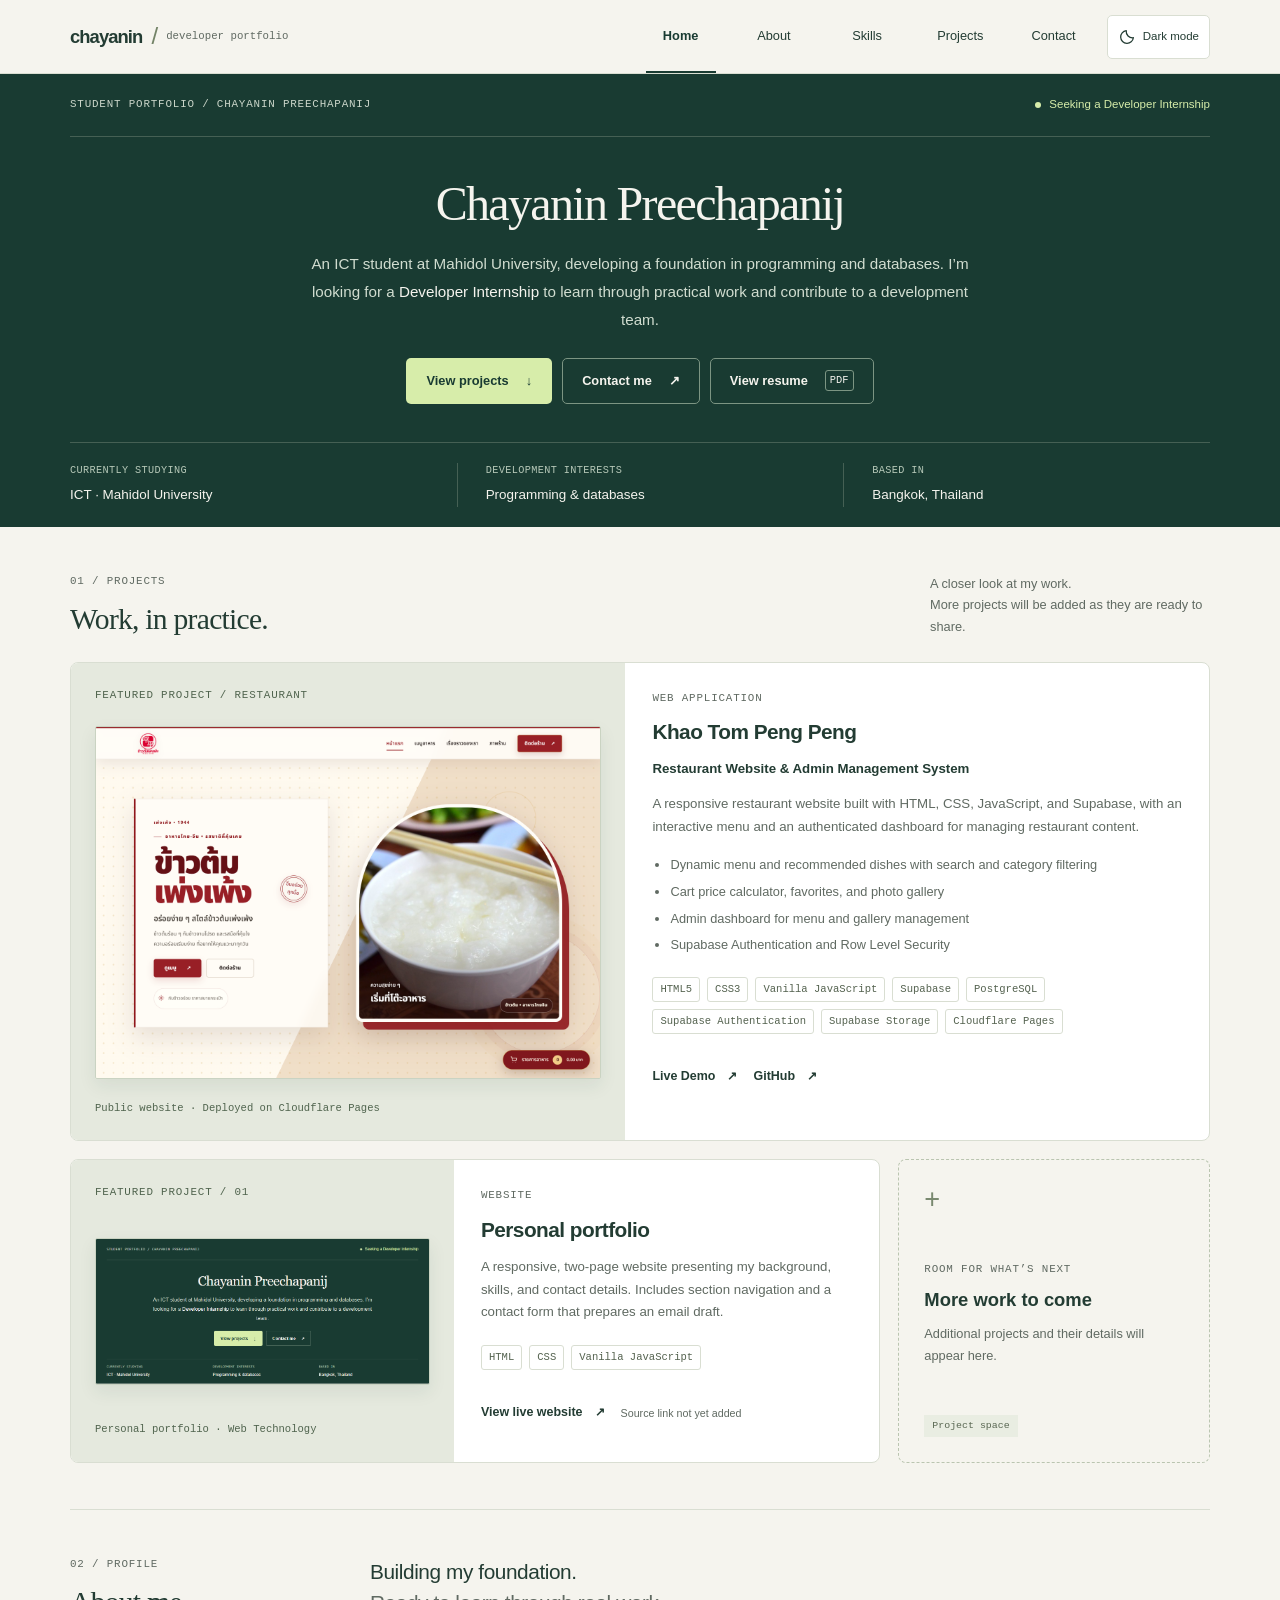
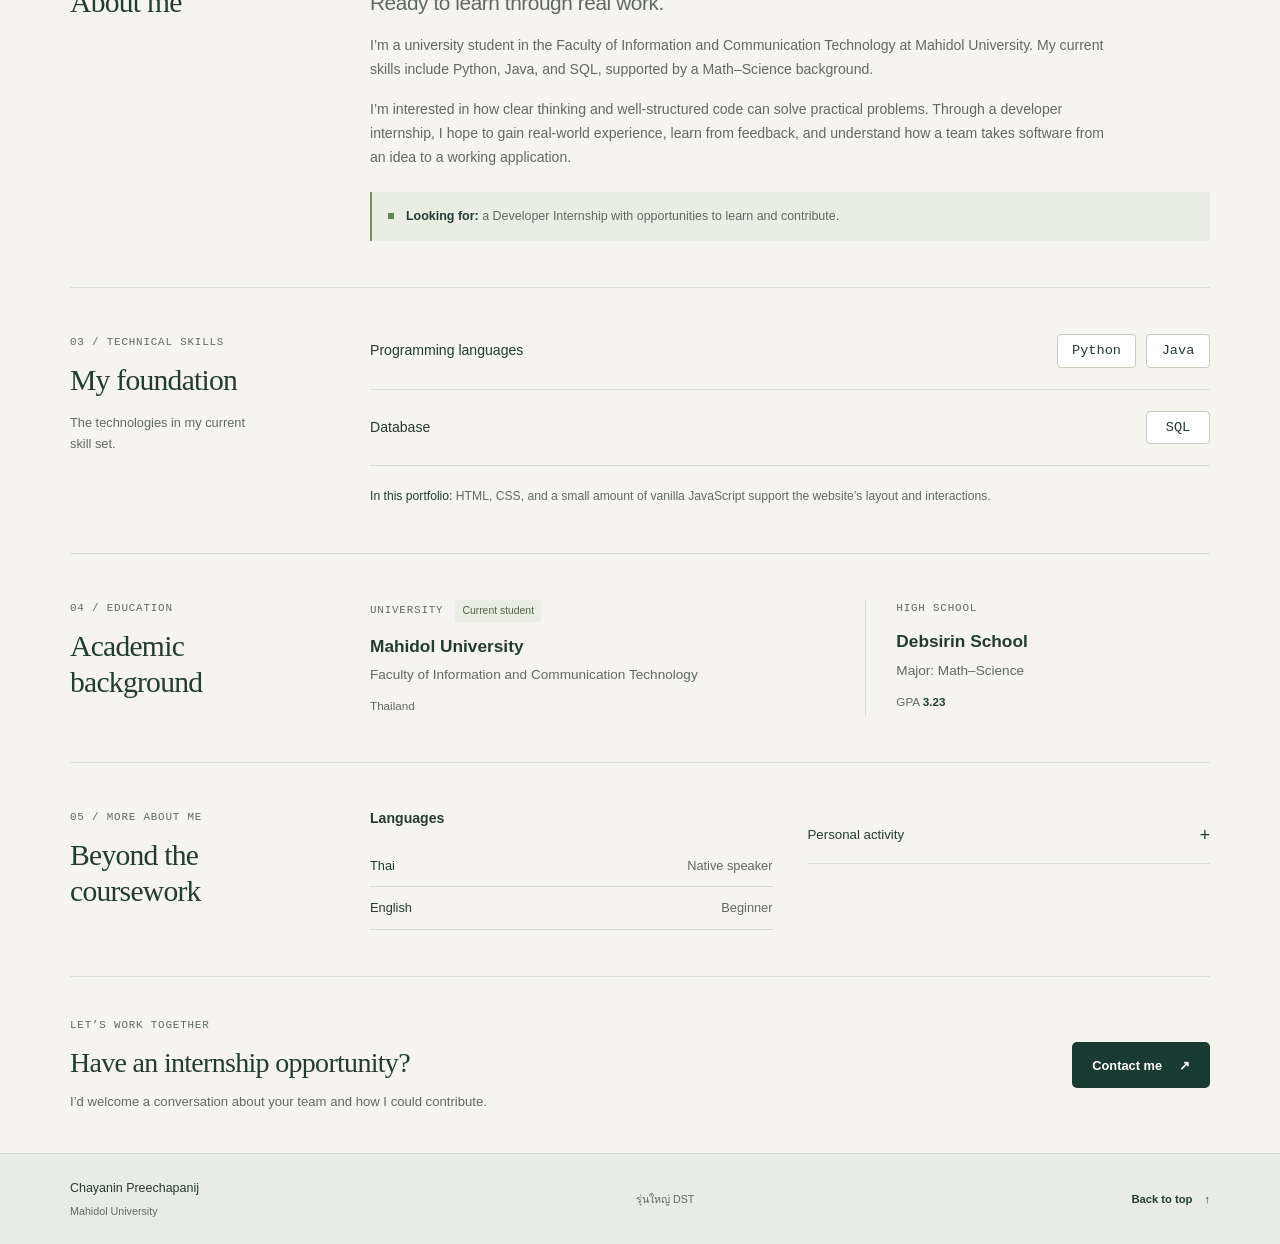
==== index.html @ fccb16da "Add Khao Tom Peng Peng featured project" ====
<!DOCTYPE html>
<html lang="en">
<head>
    <meta charset="UTF-8">
    <meta name="viewport" content="width=device-width, initial-scale=1.0">
    <meta name="description" content="Chayanin Preechapanij — Mahidol University ICT student seeking a Developer Internship. Explore my projects, programming skills, and academic background.">
    <meta name="theme-color" content="#193b32">
    <title>Chayanin Preechapanij | Developer Internship Portfolio</title>
    <script src="theme.js"></script>
    <link rel="stylesheet" href="styles.css">
    <script src="script.js" defer></script>
</head>
<body>
    <a class="skip-link" href="#main-content">Skip to content</a>
    <header class="site-header">
        <div class="container header-content">
            <a class="wordmark" href="index.html" aria-label="Chayanin Preechapanij — home">chayanin<span aria-hidden="true">/</span><span class="wordmark-caption">developer portfolio</span></a>
            <nav aria-label="Main navigation">
                <ul class="navigation">
                    <li><a href="#home" aria-current="location" data-section="home">Home</a></li>
                    <li><a href="#about" data-section="about">About</a></li>
                    <li><a href="#skills" data-section="skills">Skills</a></li>
                    <li><a href="#projects" data-section="projects">Projects</a></li>
                    <li><a href="contact.html" data-section="contact">Contact</a></li>
                </ul>
            </nav>
            <button class="theme-toggle" type="button" aria-label="Dark mode" aria-pressed="false" hidden>
                <svg viewBox="0 0 24 24" width="18" height="18" aria-hidden="true"><path d="M20.5 13A8.5 8.5 0 0 1 11 3.5 8.5 8.5 0 1 0 20.5 13Z"/></svg>
                <span>Dark mode</span>
            </button>
        </div>
    </header>
    <main id="main-content" tabindex="-1">
        <section class="introduction" id="home" aria-labelledby="intro-title">
            <div class="container">
                <div class="intro-topline">
                    <span class="overline">Student portfolio / Chayanin Preechapanij</span>
                    <span class="availability"><span aria-hidden="true"></span> Seeking a Developer Internship</span>
                </div>
                <div class="intro-content">
                    <h1 id="intro-title">Chayanin Preechapanij</h1>
                    <p class="intro-description">An ICT student at Mahidol University, developing a foundation in programming and databases. I’m looking for a <strong>Developer Internship</strong> to learn through practical work and contribute to a development team.</p>
                    <div class="button-group">
                        <a class="button button-lime" href="#projects">View projects <span aria-hidden="true">↓</span></a>
                        <a class="button button-outline" href="contact.html">Contact me <span aria-hidden="true">↗</span></a>
                        <a class="button button-outline" href="resume.pdf" target="_blank" rel="noopener" aria-label="View resume PDF (opens in a new tab)">View resume <span class="pdf-label">PDF</span></a>
                    </div>
                </div>
                <dl class="intro-facts">
                    <div><dt>Currently studying</dt><dd>ICT · Mahidol University</dd></div>
                    <div><dt>Development interests</dt><dd>Programming &amp; databases</dd></div>
                    <div><dt>Based in</dt><dd>Bangkok, Thailand</dd></div>
                </dl>
            </div>
        </section>

        <div class="container page-sections">
            <section class="portfolio-section projects-section" id="projects" aria-labelledby="projects-title">
                <div class="section-heading">
                    <div><p class="overline section-number">01 / Projects</p><h2 id="projects-title">Work, in practice.</h2></div>
                    <p>A closer look at my work.<br>More projects will be added as they are ready to share.</p>
                </div>
                <div class="projects-grid">
                    <article class="project-card project-spotlight" aria-labelledby="khaotom-project-title">
                        <div class="project-cover">
                            <span class="overline">Featured project / Restaurant</span>
                            <img src="assets/khaotom-pengpeng-preview.png" width="1440" height="1000" alt="Khao Tom Peng Peng homepage with Thai restaurant branding, food photography, and menu navigation." loading="lazy" decoding="async">
                            <span class="cover-caption">Public website · Deployed on Cloudflare Pages</span>
                        </div>
                        <div class="project-content">
                            <p class="overline">Web application</p>
                            <h3 id="khaotom-project-title">Khao Tom Peng Peng</h3>
                            <p class="project-subtitle">Restaurant Website &amp; Admin Management System</p>
                            <p>A responsive restaurant website built with HTML, CSS, JavaScript, and Supabase, with an interactive menu and an authenticated dashboard for managing restaurant content.</p>
                            <ul class="project-features" aria-label="Key features">
                                <li>Dynamic menu and recommended dishes with search and category filtering</li>
                                <li>Cart price calculator, favorites, and photo gallery</li>
                                <li>Admin dashboard for menu and gallery management</li>
                                <li>Supabase Authentication and Row Level Security</li>
                            </ul>
                            <ul class="technology-list" aria-label="Khao Tom Peng Peng technologies">
                                <li>HTML5</li><li>CSS3</li><li>Vanilla JavaScript</li><li>Supabase</li><li>PostgreSQL</li><li>Supabase Authentication</li><li>Supabase Storage</li><li>Cloudflare Pages</li>
                            </ul>
                            <div class="project-links">
                                <a class="text-link" href="https://khaotom-pengpeng-public.pages.dev/" target="_blank" rel="noopener noreferrer" aria-label="Khao Tom Peng Peng live demo (opens in a new tab)">Live Demo <span aria-hidden="true">↗</span></a>
                                <a class="text-link" href="https://github.com/cynmark/khaotom-pengpeng" target="_blank" rel="noopener noreferrer" aria-label="Khao Tom Peng Peng GitHub repository (opens in a new tab)">GitHub <span aria-hidden="true">↗</span></a>
                            </div>
                        </div>
                    </article>
                    <article class="project-card featured-project">
                        <div class="project-cover">
                            <span class="overline">Featured project / 01</span>
                            <img src="assets/portfolio-preview.png" width="1000" height="435" alt="Preview of this portfolio’s homepage, featuring an internship introduction and profile details." decoding="async">
                            <span class="cover-caption">Personal portfolio · Web Technology</span>
                        </div>
                        <div class="project-content">
                            <p class="overline">Website</p>
                            <h3>Personal portfolio</h3>
                            <p>A responsive, two-page website presenting my background, skills, and contact details. Includes section navigation and a contact form that prepares an email draft.</p>
                            <ul class="technology-list" aria-label="Project technologies"><li>HTML</li><li>CSS</li><li>Vanilla JavaScript</li></ul>
                            <div class="project-links">
                                <a class="text-link" href="index.html">View live website <span aria-hidden="true">↗</span></a>
                                <span class="source-note">Source link not yet added</span>
                            </div>
                        </div>
                    </article>
                    <!-- Replace this placeholder with another project-card when real project details are available.
                         Include its name, description, technologies, and only verified GitHub or demo URLs. -->
                    <article class="project-placeholder" aria-labelledby="next-project-title">
                        <span class="placeholder-mark" aria-hidden="true">+</span>
                        <div><p class="overline">Room for what’s next</p><h3 id="next-project-title">More work to come</h3><p>Additional projects and their details will appear here.</p></div>
                        <span class="placeholder-label">Project space</span>
                    </article>
                </div>
            </section>

            <section class="portfolio-section section-with-rail" id="about" aria-labelledby="about-title">
                <div class="section-rail"><p class="overline section-number">02 / Profile</p><h2 id="about-title">About me</h2></div>
                <div class="about-content">
                    <p class="section-lead">Building my foundation.<br><span>Ready to learn through real work.</span></p>
                    <p>I’m a university student in the Faculty of Information and Communication Technology at Mahidol University. My current skills include Python, Java, and SQL, supported by a Math–Science background.</p>
                    <p>I’m interested in how clear thinking and well-structured code can solve practical problems. Through a developer internship, I hope to gain real-world experience, learn from feedback, and understand how a team takes software from an idea to a working application.</p>
                    <div class="profile-note"><span class="note-marker" aria-hidden="true"></span><p><strong>Looking for:</strong> a Developer Internship with opportunities to learn and contribute.</p></div>
                </div>
            </section>

            <section class="portfolio-section section-with-rail" id="skills" aria-labelledby="skills-title">
                <div class="section-rail"><p class="overline section-number">03 / Technical skills</p><h2 id="skills-title">My foundation</h2><p>The technologies in my current skill set.</p></div>
                <div class="skills-content">
                    <div class="skill-row"><h3>Programming languages</h3><ul class="skill-list" aria-label="Programming languages"><li>Python</li><li>Java</li></ul></div>
                    <div class="skill-row"><h3>Database</h3><ul class="skill-list" aria-label="Database skills"><li>SQL</li></ul></div>
                    <p class="implementation-note"><strong>In this portfolio:</strong> HTML, CSS, and a small amount of vanilla JavaScript support the website’s layout and interactions.</p>
                </div>
            </section>

            <section class="portfolio-section section-with-rail" id="education" aria-labelledby="education-title">
                <div class="section-rail"><p class="overline section-number">04 / Education</p><h2 id="education-title">Academic background</h2></div>
                <div class="education-records">
                    <article class="education-record">
                        <div class="record-label"><span class="overline">University</span><span class="record-badge">Current student</span></div>
                        <h3>Mahidol University</h3>
                        <p>Faculty of Information and Communication Technology</p>
                        <p class="record-detail">Thailand</p>
                    </article>
                    <article class="education-record">
                        <div class="record-label"><span class="overline">High school</span></div>
                        <h3>Debsirin School</h3>
                        <p>Major: Math–Science</p>
                        <p class="record-detail">GPA <strong>3.23</strong></p>
                    </article>
                </div>
            </section>

            <section class="portfolio-section section-with-rail" id="background" aria-labelledby="background-title">
                <div class="section-rail"><p class="overline section-number">05 / More about me</p><h2 id="background-title">Beyond the coursework</h2></div>
                <div class="background-grid">
                    <div class="languages">
                        <h3>Languages</h3>
                        <dl><div><dt>Thai</dt><dd>Native speaker</dd></div><div><dt>English</dt><dd>Beginner</dd></div></dl>
                    </div>
                    <div class="background-details">
                        <details>
                            <summary>Personal activity <span aria-hidden="true">+</span></summary>
                            <div class="details-content"><h3>PUBG</h3><p>Gaming · 1,000 hours of play time.</p><p class="detail-caption">A personal interest outside my studies.</p></div>
                        </details>
                    </div>
                </div>
            </section>

            <section class="contact-invitation" id="contact" aria-labelledby="contact-title">
                <div><p class="overline">Let’s work together</p><h2 id="contact-title">Have an internship opportunity?</h2><p>I’d welcome a conversation about your team and how I could contribute.</p></div>
                <a class="button button-dark" href="contact.html">Contact me <span aria-hidden="true">↗</span></a>
            </section>
        </div>
    </main>
    <footer class="site-footer">
        <div class="container footer-content">
            <div><p class="footer-name">Chayanin Preechapanij</p><p>Mahidol University</p></div>
            <p lang="th">รุ่นใหญ่ DST</p>
            <a class="text-link" href="#main-content">Back to top <span aria-hidden="true">↑</span></a>
        </div>
    </footer>
</body>
</html>
---- styles.css ----
/* 1. Design tokens and base styles */
:root {
    --paper: #f5f4ee;
    --white: #fff;
    --ink: #233c33;
    --muted: #606a62;
    --green: #193b32;
    --green-hover: #2d5145;
    --lime: #d7edaa;
    --line: #d9ded2;
    --soft: #e9ede2;
    --focus: #a64d24;
    --hero-bg: #193b32;
    --hero-text: #f5f4ee;
    --button-text: #fff;
    color-scheme: light;
    --heading-font: Georgia, "Times New Roman", serif;
    --body-font: "Helvetica Neue", Arial, sans-serif;
    --label-font: "SFMono-Regular", Consolas, monospace;
}

* { box-sizing: border-box; }
html { scroll-behavior: smooth; scroll-padding-top: 145px; }
body {
    margin: 0;
    background: var(--paper);
    color: var(--ink);
    font: 15px/1.7 var(--body-font);
    -webkit-font-smoothing: antialiased;
}
h1, h2, h3, p, ul, dl, dd { margin: 0; }
h1, h2 { font-family: var(--heading-font); font-weight: 400; line-height: 1.2; }
h1 { font-size: clamp(2rem, 4.1vw, 3rem); letter-spacing: -0.035em; }
h2 { font-size: 1.85rem; letter-spacing: -0.025em; }
h3 { font-size: 1.05rem; line-height: 1.4; font-weight: 600; }
p { color: var(--muted); }
a { color: inherit; text-decoration-thickness: 1px; text-underline-offset: 4px; }
a, button { transition: background-color 160ms ease, color 160ms ease, border-color 160ms ease; }
a:hover { color: var(--green-hover); }
button, input, textarea { font: inherit; }
button, summary { cursor: pointer; }
img { display: block; max-width: 100%; height: auto; }
::selection { background: var(--lime); color: #193b32; }
:focus-visible { outline: 3px solid var(--focus); outline-offset: 5px; }
.container { width: min(1140px, calc(100% - 40px)); margin-inline: auto; }
.overline { font: 0.68rem/1.6 var(--label-font); letter-spacing: 0.075em; text-transform: uppercase; }
.section-number { color: var(--muted); margin-bottom: 12px; }
.visually-hidden {
    position: absolute;
    width: 1px;
    height: 1px;
    padding: 0;
    overflow: hidden;
    clip-path: inset(50%);
    white-space: nowrap;
    border: 0;
}

/* 2. Shared navigation: every link stays visible on small screens */
.skip-link {
    position: fixed;
    top: 8px;
    left: 8px;
    z-index: 20;
    padding: 10px 16px;
    background: var(--lime);
    color: #193b32;
    transform: translateY(-160%);
}
.skip-link:focus { transform: translateY(0); }
.site-header { position: sticky; top: 0; z-index: 10; background: var(--paper); border-bottom: 1px solid var(--line); }
.header-content { display: flex; flex-direction: column; gap: 5px; padding-top: 13px; }
.wordmark { display: inline-flex; align-items: center; gap: 9px; align-self: flex-start; text-decoration: none; font-size: 1.15rem; font-weight: 700; letter-spacing: -0.05em; }
.wordmark > span:first-child { color: #738367; font-weight: 400; font-size: 1.5rem; }
.wordmark-caption { color: var(--muted); font: 0.61rem/1.4 var(--label-font); letter-spacing: 0; }
.navigation { display: grid; grid-template-columns: repeat(5, minmax(0, 1fr)); gap: 3px; list-style: none; padding: 0; }
.navigation a { display: flex; align-items: center; justify-content: center; min-height: 44px; padding: 9px 3px; border-bottom: 2px solid transparent; text-decoration: none; font-size: 0.75rem; }
.navigation a:hover { background: var(--soft); }
.navigation a[aria-current] { color: var(--green); border-bottom-color: var(--green); font-weight: 700; }

/* 3. Compact introduction */
.introduction { color: var(--hero-text); background: var(--hero-bg); }
.intro-topline { display: flex; flex-wrap: wrap; justify-content: space-between; align-items: center; gap: 10px; padding-block: 21px; border-bottom: 1px solid #456054; }
.intro-topline > .overline { color: #cad5c9; }
.availability { display: inline-flex; align-items: center; gap: 8px; color: var(--lime); font-size: 0.72rem; }
.availability > span { width: 6px; height: 6px; background: var(--lime); border-radius: 50%; }
.intro-content { max-width: 820px; margin-inline: auto; padding-block: 33px; text-align: center; }
.intro-description { max-width: 690px; margin: 18px auto 23px; color: #d1ddd0; font-size: 0.95rem; line-height: 1.85; }
.intro-description strong { color: var(--hero-text); font-weight: 500; }
.button-group { display: flex; flex-wrap: wrap; align-items: center; gap: 10px; }
.intro-content .button-group { justify-content: center; }
.button { display: inline-flex; align-items: center; justify-content: center; gap: 17px; min-height: 46px; padding: 11px 19px; border: 1px solid transparent; border-radius: 5px; font-size: 0.8rem; font-weight: 600; line-height: 1.5; text-decoration: none; }
.button-lime { background: var(--lime); color: #193b32; }
.button-lime:hover { background: #e7f5c9; color: #193b32; }
.button-outline { border-color: #7c9583; color: var(--hero-text); background: transparent; }
.button-outline:hover { background: #315547; color: var(--hero-text); }
.button-dark { background: var(--green); color: var(--button-text); }
.button-dark:hover { background: var(--green-hover); color: var(--button-text); }
.button-quiet { color: var(--muted); background: transparent; }
.button-quiet:hover { background: var(--soft); color: var(--ink); }
.introduction :focus-visible { outline-color: var(--lime); }
.intro-facts { display: grid; padding-block: 8px 15px; border-top: 1px solid #456054; }
.intro-facts > div { display: flex; flex-wrap: wrap; align-items: baseline; justify-content: space-between; gap: 5px 14px; padding-block: 9px; }
.intro-facts dt { color: #b6c8b8; font: 0.64rem/1.5 var(--label-font); text-transform: uppercase; letter-spacing: 0.035em; }
.intro-facts dd { font-size: 0.8rem; }

/* 4. Projects and reusable project cards */
.portfolio-section { padding-block: 36px; border-bottom: 1px solid var(--line); }
.section-heading { display: flex; flex-direction: column; gap: 15px; margin-bottom: 24px; }
.section-heading > p { font-size: 0.8rem; }
.projects-grid { display: grid; gap: 18px; }
.project-card { min-width: 0; overflow: hidden; background: var(--white); border: 1px solid var(--line); border-radius: 8px; }
.project-cover { display: flex; flex-direction: column; justify-content: space-between; gap: 22px; min-width: 0; padding: 22px; background: #e5e9de; }
.project-cover > .overline { color: #50644e; }
.project-cover img { width: 100%; border: 1px solid #cad3c2; border-radius: 2px; box-shadow: 0 7px 18px rgb(25 59 50 / 8%); }
.cover-caption { color: #50644e; font: 0.66rem/1.5 var(--label-font); }
.project-content { padding: 25px; }
.project-content > .overline { margin-bottom: 10px; color: var(--muted); }
.project-content h3 { font-size: 1.3rem; letter-spacing: -0.025em; }
.project-content > p:not(.overline) { margin-top: 12px; font-size: 0.83rem; }
.project-spotlight { grid-column: 1 / -1; }
.project-content > .project-subtitle { color: var(--ink); font-weight: 600; }
.project-features { margin-top: 16px; padding-left: 18px; color: var(--muted); font-size: 0.8rem; }
.project-features li + li { margin-top: 5px; }
.technology-list { display: flex; flex-wrap: wrap; gap: 7px; list-style: none; margin-block: 21px; padding: 0; }
.technology-list li { padding: 3px 7px; border: 1px solid var(--line); border-radius: 3px; color: #54624f; font: 0.66rem/1.6 var(--label-font); }
.project-links { display: flex; flex-wrap: wrap; align-items: center; gap: 9px 16px; }
.text-link { display: inline-flex; align-items: center; gap: 12px; min-height: 44px; font-size: 0.78rem; font-weight: 600; text-decoration: none; }
.text-link:hover { text-decoration: underline; }
.source-note { color: var(--muted); font-size: 0.67rem; }
.project-placeholder { display: flex; flex-direction: column; justify-content: space-between; align-items: flex-start; gap: 22px; min-width: 0; padding: 25px; border: 1px dashed #bac5b0; border-radius: 8px; }
.placeholder-mark { color: #79896f; font-size: 1.7rem; font-weight: 300; line-height: 1; }
.project-placeholder .overline { margin-bottom: 9px; color: var(--muted); }
.project-placeholder h3 { font-size: 1.15rem; }
.project-placeholder p:not(.overline) { max-width: 260px; margin-top: 10px; font-size: 0.8rem; }
.placeholder-label { padding: 3px 8px; background: var(--soft); color: #596752; font: 0.62rem/1.6 var(--label-font); }

/* 5. Profile, skills, and academic records */
.section-with-rail { display: grid; gap: 24px; }
.section-rail > p:last-child:not(.overline) { margin-top: 13px; max-width: 190px; font-size: 0.8rem; }
.about-content > p:not(.section-lead) { margin-top: 16px; max-width: 750px; font-size: 0.88rem; }
.section-lead { color: var(--ink); font-size: 1.3rem; font-weight: 500; letter-spacing: -0.02em; line-height: 1.5; }
.section-lead > span { color: var(--muted); font-weight: 400; }
.profile-note { display: flex; align-items: flex-start; gap: 12px; margin-top: 22px; padding: 14px 16px; border-left: 2px solid #77935b; background: var(--soft); }
.profile-note p { font-size: 0.78rem; }
.profile-note strong { color: var(--ink); font-weight: 600; }
.note-marker { width: 6px; height: 6px; margin-top: 7px; background: #68844f; flex-shrink: 0; }
.skill-row { display: flex; flex-wrap: wrap; justify-content: space-between; align-items: center; gap: 18px; padding-block: 21px; border-bottom: 1px solid var(--line); }
.skill-row:first-child { padding-top: 0; }
.skill-row h3 { font-size: 0.88rem; font-weight: 500; }
.skill-list { display: flex; flex-wrap: wrap; gap: 10px; list-style: none; padding: 0; }
.skill-list li { min-width: 64px; padding: 5px 14px; border: 1px solid #c4cebc; background: var(--white); border-radius: 4px; text-align: center; font: 0.85rem/1.6 var(--label-font); }
.implementation-note { margin-top: 20px; font-size: 0.76rem; }
.implementation-note strong { color: var(--ink); font-weight: 500; }
.education-records { display: grid; gap: 26px; }
.education-record + .education-record { padding-top: 25px; border-top: 1px solid var(--line); }
.record-label { display: flex; flex-wrap: wrap; align-items: center; gap: 12px; margin-bottom: 12px; color: var(--muted); }
.record-badge { border-radius: 3px; padding: 2px 7px; background: var(--soft); color: #526348; font-size: 0.65rem; }
.education-record h3 { margin-bottom: 5px; font-size: 1.08rem; }
.education-record p { font-size: 0.85rem; }
.education-record .record-detail { margin-top: 10px; font-size: 0.73rem; }
.record-detail > span { padding-inline: 8px; color: var(--muted); }
.record-detail strong { color: var(--ink); }
.background-grid { display: grid; gap: 24px; }
.languages > h3 { margin-bottom: 16px; font-size: 0.88rem; }
.languages dl > div { display: flex; flex-wrap: wrap; justify-content: space-between; gap: 8px; padding-block: 10px; font-size: 0.8rem; border-bottom: 1px solid var(--line); }
.languages dd { color: var(--muted); }
.background-details details { border-bottom: 1px solid var(--line); }
summary { display: flex; align-items: center; justify-content: space-between; gap: 16px; min-height: 46px; padding-block: 12px; list-style: none; font-size: 0.83rem; }
summary::-webkit-details-marker { display: none; }
summary:hover { color: var(--green-hover); }
summary > span { font-size: 1.1rem; transition: transform 160ms ease; }
details[open] > summary > span { transform: rotate(45deg); }
.details-content, .reference-list { padding: 5px 0 19px; }
.details-content h3, .reference-list h3 { font-size: 0.85rem; }
.details-content p { margin-top: 5px; font-size: 0.8rem; }
.details-content .detail-caption { font-size: 0.72rem; }
.reference-list { display: grid; gap: 14px; list-style: none; font-size: 0.78rem; }
.reference-list a { overflow-wrap: anywhere; }

/* 6. Contact invitation and footer */
.contact-invitation { display: flex; flex-direction: column; align-items: flex-start; gap: 22px; padding-block: 36px; }
.contact-invitation .overline { color: var(--muted); margin-bottom: 12px; }
.contact-invitation h2 { font-size: 1.75rem; }
.contact-invitation p:last-child { margin-top: 11px; font-size: 0.82rem; }
.site-footer { background: #e9ece2; border-top: 1px solid #d4dbcc; }
.footer-content { display: flex; flex-wrap: wrap; align-items: center; justify-content: space-between; gap: 16px 28px; padding-block: 23px; font-size: 0.67rem; }
.footer-name { color: var(--ink); margin-bottom: 3px; font-size: 0.78rem; }
.footer-content .text-link { font-size: 0.7rem; }

/* 7. Contact page */
.contact-page { padding-block: 20px 40px; }
.return-link { color: var(--muted); font-size: 0.72rem; margin-bottom: 21px; }
.contact-page-heading > p:last-child { max-width: 630px; margin-top: 17px; font-size: 0.9rem; }
.contact-directory { display: grid; gap: 24px; margin-top: 30px; padding-block: 25px; border-top: 1px solid var(--line); border-bottom: 1px solid var(--line); }
.contact-directory .overline { margin-bottom: 7px; color: var(--muted); }
.email-address { display: inline-block; font-size: clamp(0.95rem, 2.1vw, 1.4rem); line-height: 1.6; font-weight: 500; text-decoration: none; overflow-wrap: anywhere; }
.email-address:hover { text-decoration: underline; }
.contact-directory p:not(.overline) { margin-top: 7px; font-size: 0.77rem; }
.location-details > p:not(.overline) { color: var(--ink); font-size: 0.85rem; }
.postal-address { max-width: 330px; margin-top: 7px; }
.postal-address summary { justify-content: flex-start; gap: 12px; padding-block: 6px; min-height: 44px; color: var(--muted); font-size: 0.72rem; }
.postal-address address { padding-block: 4px 8px; color: var(--muted); font-size: 0.78rem; font-style: normal; }
.message-section { display: grid; gap: 26px; margin-top: 34px; }
.message-intro > p:not(.overline) { margin-top: 16px; font-size: 0.85rem; }
.message-intro .email-requirement { font-size: 0.74rem; }
.contact-form { min-width: 0; padding: 23px; border: 1px solid var(--line); border-radius: 7px; background: var(--white); }
.form-heading { margin-bottom: 25px; }
.form-heading h3 { font-size: 1rem; }
.form-heading p { margin-top: 7px; font-size: 0.72rem; }
fieldset { min-width: 0; margin: 0; border: 0; padding: 0; }
.form-grid { display: grid; gap: 19px; }
.form-field { display: flex; flex-direction: column; gap: 7px; min-width: 0; }
label { font-size: 0.77rem; font-weight: 500; }
.required { color: #8e4623; }
.optional { color: var(--muted); font-size: 0.68rem; }
input, textarea { width: 100%; min-width: 0; border: 1px solid #bec8b6; border-radius: 4px; padding: 11px 12px; background: #fdfdfb; color: var(--ink); font-size: 1rem; line-height: 1.5; transition: border-color 160ms ease; }
input::placeholder, textarea::placeholder { color: #6d7668; opacity: 1; }
input:hover, textarea:hover { border-color: #7d9270; }
input:focus, textarea:focus { outline: 2px solid var(--green); outline-offset: 2px; border-color: var(--green); }
textarea { min-height: 145px; resize: vertical; }
.form-bottom { display: flex; flex-direction: column; gap: 18px; margin-top: 22px; }
.form-bottom > p { max-width: 310px; font-size: 0.71rem; }
.form-status:not(:empty) { margin-top: 20px; padding: 13px 16px; border-left: 2px solid #769354; background: var(--soft); color: var(--green); font-size: 0.78rem; overflow-wrap: anywhere; }

/* 8. Responsive enhancements */
@media (min-width: 600px) {
    .container { width: min(1140px, calc(100% - 64px)); }
    .intro-content { padding-block: 38px; }
    .intro-facts { grid-template-columns: repeat(3, minmax(0, 1fr)); gap: 20px; padding-block: 16px; }
    .intro-facts > div { display: block; padding: 0; }
    .intro-facts dd { margin-top: 6px; font-size: 0.76rem; }
    .portfolio-section { padding-block: 42px; }
    .section-heading { flex-direction: row; align-items: flex-end; justify-content: space-between; gap: 24px; }
    .section-heading > p { max-width: 280px; }
    .featured-project { display: grid; grid-template-columns: minmax(0, 0.9fr) minmax(0, 1fr); }
    .project-cover { padding: 20px; }
    .project-placeholder { flex-direction: row; align-items: center; }
    .placeholder-label { white-space: nowrap; }
    .background-grid { grid-template-columns: repeat(2, minmax(0, 1fr)); gap: 35px; }
    .contact-directory { grid-template-columns: minmax(0, 1.4fr) minmax(0, 1fr); gap: 35px; }
    .form-grid { grid-template-columns: repeat(2, minmax(0, 1fr)); }
    .full-width { grid-column: 1 / -1; }
    .contact-form { padding: 30px; }
    .form-bottom { flex-direction: row; align-items: center; justify-content: space-between; gap: 20px; }
    .form-bottom > p { max-width: 210px; }
    .form-bottom .button-group { flex-wrap: nowrap; }
}

@media (min-width: 760px) {
    .project-spotlight { display: grid; grid-template-columns: minmax(0, 0.95fr) minmax(0, 1fr); }
    html { scroll-padding-top: 104px; }
    .header-content { min-height: 73px; flex-direction: row; justify-content: space-between; align-items: center; gap: 22px; padding-top: 0; }
    .wordmark { align-self: auto; }
    .navigation { gap: 15px; }
    .navigation a { padding-inline: 8px; min-height: 73px; }
    .section-with-rail { grid-template-columns: 185px minmax(0, 1fr); gap: 44px; }
    .contact-invitation { flex-direction: row; justify-content: space-between; align-items: center; padding-block: 40px; }
    .contact-invitation .button { flex-shrink: 0; }
    .contact-page { padding-block: 26px 56px; }
    .message-intro h2 { font-size: 1.75rem; }
}

@media (min-width: 950px) {
    .message-section { grid-template-columns: minmax(0, 0.7fr) minmax(0, 1.5fr); gap: 36px; margin-top: 40px; }
    .message-intro > p { max-width: 270px; }
    .form-bottom { flex-direction: column; align-items: flex-start; }
    .form-bottom > p { max-width: none; }
}

@media (min-width: 1050px) {
    .wordmark-caption { font-size: 0.67rem; }
    .navigation { gap: 23px; }
    .navigation a { font-size: 0.8rem; padding-inline: 12px; }
    .intro-facts { padding-block: 20px; }
    .intro-facts > div + div { border-left: 1px solid #456054; padding-left: 28px; }
    .intro-facts dd { font-size: 0.84rem; }
    .projects-grid { grid-template-columns: minmax(0, 2.6fr) minmax(0, 1fr); }
    .project-placeholder { flex-direction: column; align-items: flex-start; gap: 25px; }
    .project-cover { padding: 24px; }
    .project-content { padding: 27px; }
    .portfolio-section { padding-block: 46px; }
    .section-with-rail { grid-template-columns: 240px minmax(0, 1fr); gap: 60px; }
    .education-records { grid-template-columns: minmax(0, 1.35fr) minmax(0, 1fr); gap: 30px; }
    .education-record + .education-record { padding-top: 0; padding-left: 30px; border-top: 0; border-left: 1px solid var(--line); }
    .message-section { gap: 65px; }
    .form-bottom { flex-direction: row; align-items: center; }
    .form-bottom > p { max-width: 230px; }
}

@media (prefers-reduced-motion: reduce) {
    html { scroll-behavior: auto; }
    *, *::before, *::after { transition: none !important; }
}

/* 9. Theme control and dark palette */
:root[data-theme="dark"] {
    --paper: #121c17;
    --white: #1b2921;
    --ink: #e5ece3;
    --muted: #aebdac;
    --green: #c9e5b1;
    --green-hover: #e0f1cf;
    --line: #3b4c3e;
    --soft: #25362b;
    --focus: #edbd8f;
    --hero-bg: #152e25;
    --button-text: #15221a;
    color-scheme: dark;
}
.header-content { display: grid; grid-template-columns: minmax(0, 1fr) auto; gap: 5px 12px; padding-top: 13px; }
.header-content nav { grid-column: 1 / -1; }
.wordmark { grid-column: 1; grid-row: 1; align-self: center; }
.theme-toggle {
    grid-column: 2;
    grid-row: 1;
    display: inline-flex;
    align-items: center;
    justify-content: center;
    gap: 7px;
    min-height: 44px;
    padding: 8px 10px;
    border: 1px solid var(--line);
    border-radius: 5px;
    background: var(--white);
    color: var(--ink);
    font-size: 0.72rem;
    white-space: nowrap;
}
.theme-toggle[hidden] { display: none; }
.theme-toggle:hover { background: var(--soft); border-color: var(--muted); }
.theme-toggle[aria-pressed="true"] { border-color: var(--green); }
.theme-toggle svg { fill: none; stroke: currentColor; stroke-width: 1.7; stroke-linejoin: round; }
.pdf-label { font: 0.65rem/1.4 var(--label-font); border: 1px solid #7c9583; border-radius: 3px; padding: 2px 4px; }
.navigation a { min-height: 44px; }
html { scroll-padding-top: 145px; }
[data-theme="dark"] .wordmark > span:first-child { color: var(--muted); }
[data-theme="dark"] .project-cover { background: #23382b; }
[data-theme="dark"] .project-cover > .overline,
[data-theme="dark"] .cover-caption { color: #bed0b5; }
[data-theme="dark"] .project-cover img { border-color: #53684a; }
[data-theme="dark"] .technology-list li,
[data-theme="dark"] .placeholder-label,
[data-theme="dark"] .record-badge { color: #c2d3b5; }
[data-theme="dark"] .project-placeholder { border-color: #617955; }
[data-theme="dark"] .placeholder-mark { color: #a6be92; }
[data-theme="dark"] .skill-list li { border-color: #586f4c; }
[data-theme="dark"] .site-footer { background: #1b2a20; border-color: var(--line); }
[data-theme="dark"] .required { color: #efbc92; }
[data-theme="dark"] input,
[data-theme="dark"] textarea { background: #142119; border-color: #627658; }
[data-theme="dark"] input::placeholder,
[data-theme="dark"] textarea::placeholder { color: #a7b69e; }
@media (max-width: 599px) {
    .wordmark-caption { display: none; }
}
@media (min-width: 950px) {
    .header-content { grid-template-columns: minmax(0, 1fr) auto auto; gap: 18px; padding-top: 0; }
    .header-content nav { grid-column: 2; grid-row: 1; }
    .theme-toggle { grid-column: 3; }
    .navigation a { min-height: 73px; }
    html { scroll-padding-top: 104px; }
}
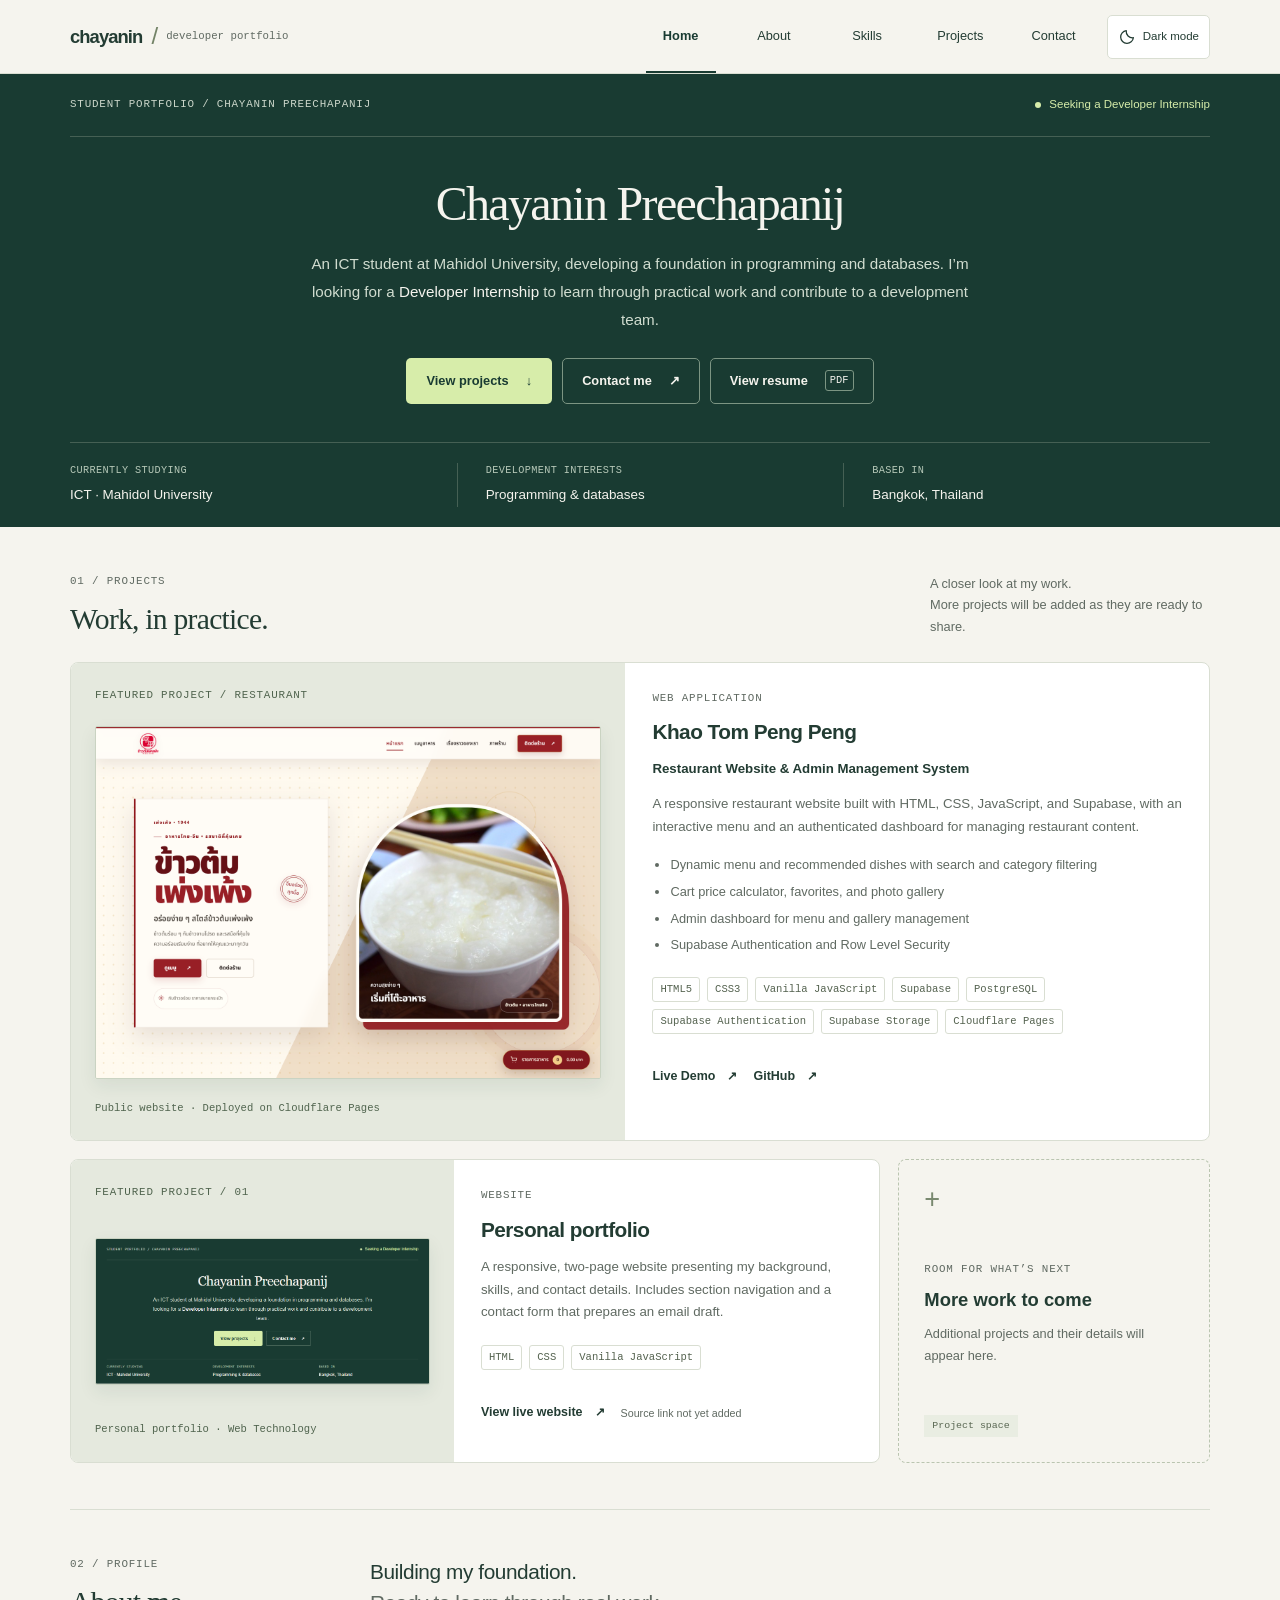
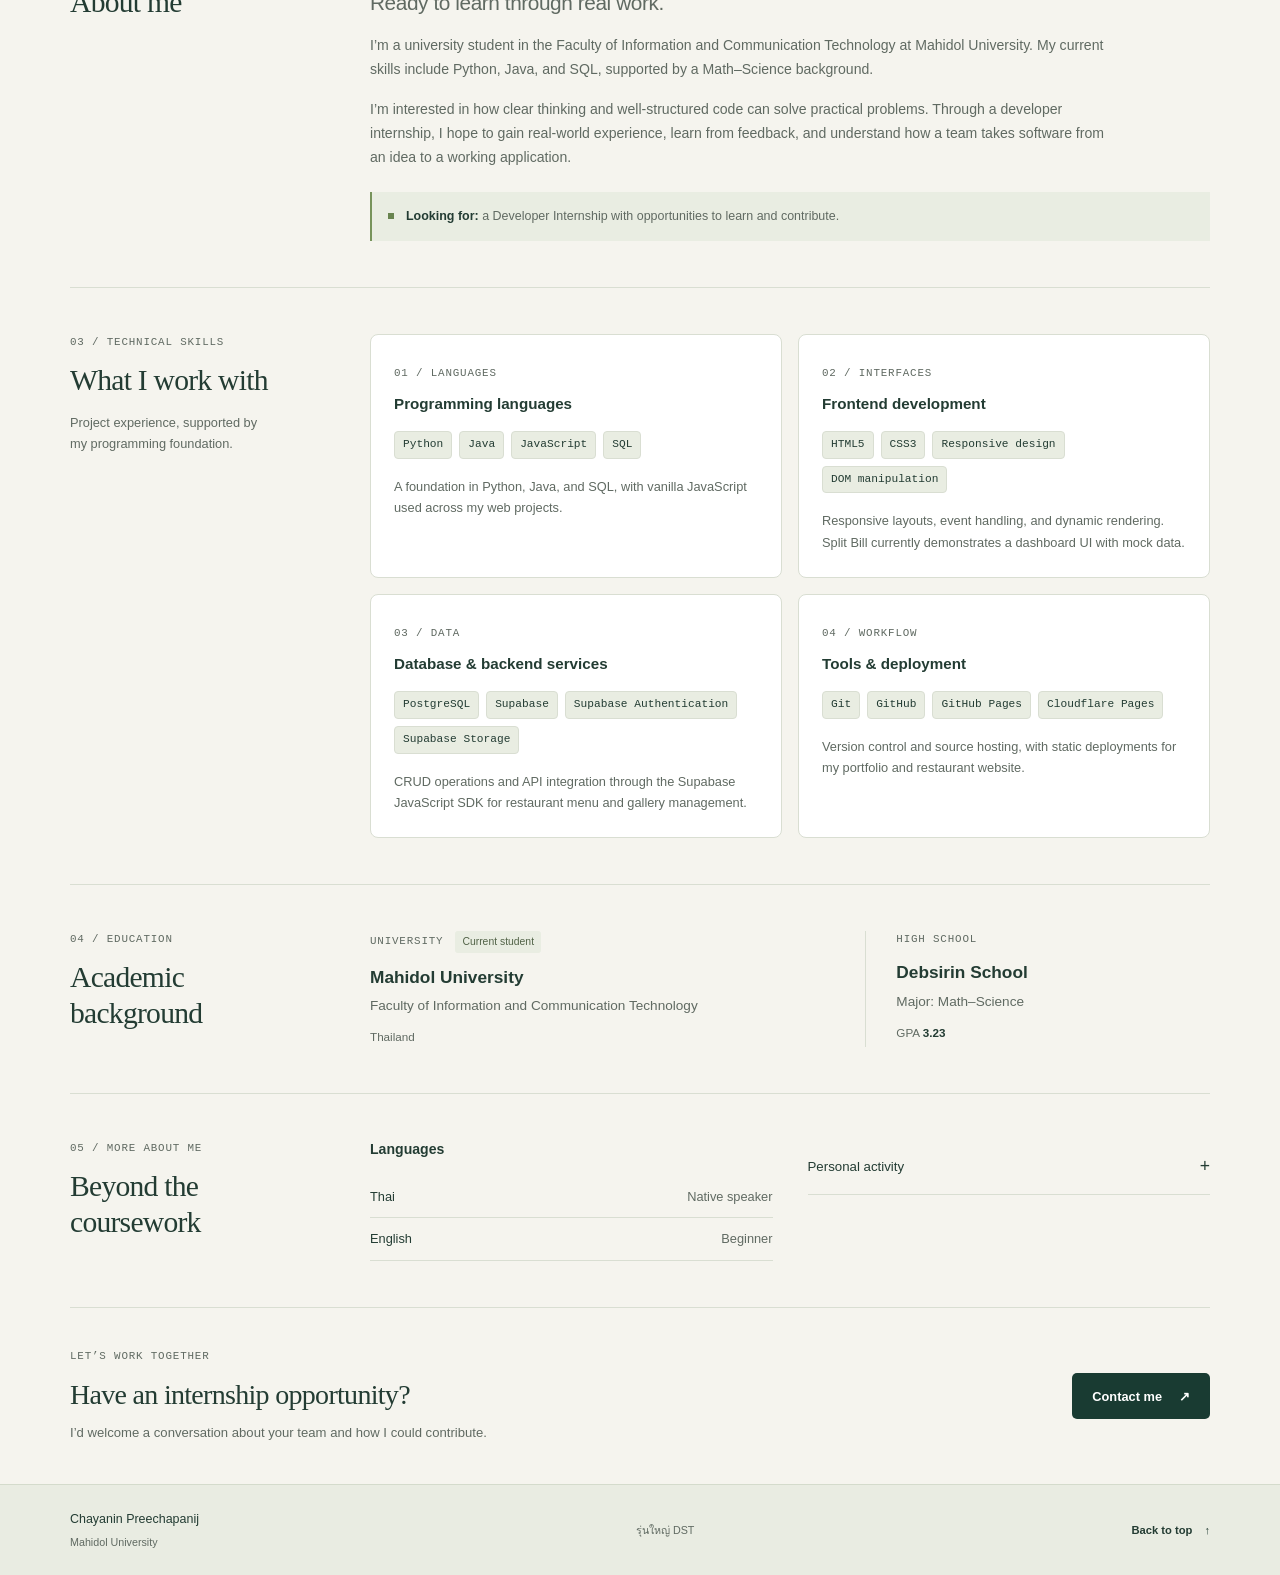
==== commit 26a4507a: "Expand technical skills section" ====
--- a/index.html
+++ b/index.html
@@ -125,11 +125,32 @@
             </section>
 
             <section class="portfolio-section section-with-rail" id="skills" aria-labelledby="skills-title">
-                <div class="section-rail"><p class="overline section-number">03 / Technical skills</p><h2 id="skills-title">My foundation</h2><p>The technologies in my current skill set.</p></div>
-                <div class="skills-content">
-                    <div class="skill-row"><h3>Programming languages</h3><ul class="skill-list" aria-label="Programming languages"><li>Python</li><li>Java</li></ul></div>
-                    <div class="skill-row"><h3>Database</h3><ul class="skill-list" aria-label="Database skills"><li>SQL</li></ul></div>
-                    <p class="implementation-note"><strong>In this portfolio:</strong> HTML, CSS, and a small amount of vanilla JavaScript support the website’s layout and interactions.</p>
+                <div class="section-rail"><p class="overline section-number">03 / Technical skills</p><h2 id="skills-title">What I work with</h2><p>Project experience, supported by my programming foundation.</p></div>
+                <div class="skills-content skills-grid">
+                    <article class="skill-card" aria-labelledby="languages-title">
+                        <span class="overline">01 / Languages</span>
+                        <h3 id="languages-title">Programming languages</h3>
+                        <ul class="skill-list" aria-label="Programming languages"><li>Python</li><li>Java</li><li>JavaScript</li><li>SQL</li></ul>
+                        <p>A foundation in Python, Java, and SQL, with vanilla JavaScript used across my web projects.</p>
+                    </article>
+                    <article class="skill-card" aria-labelledby="frontend-title">
+                        <span class="overline">02 / Interfaces</span>
+                        <h3 id="frontend-title">Frontend development</h3>
+                        <ul class="skill-list" aria-label="Frontend skills"><li>HTML5</li><li>CSS3</li><li>Responsive design</li><li>DOM manipulation</li></ul>
+                        <p>Responsive layouts, event handling, and dynamic rendering. Split Bill currently demonstrates a dashboard UI with mock data.</p>
+                    </article>
+                    <article class="skill-card" aria-labelledby="data-title">
+                        <span class="overline">03 / Data</span>
+                        <h3 id="data-title">Database &amp; backend services</h3>
+                        <ul class="skill-list" aria-label="Database and backend services"><li>PostgreSQL</li><li>Supabase</li><li>Supabase Authentication</li><li>Supabase Storage</li></ul>
+                        <p>CRUD operations and API integration through the Supabase JavaScript SDK for restaurant menu and gallery management.</p>
+                    </article>
+                    <article class="skill-card" aria-labelledby="tools-title">
+                        <span class="overline">04 / Workflow</span>
+                        <h3 id="tools-title">Tools &amp; deployment</h3>
+                        <ul class="skill-list" aria-label="Development tools and deployment"><li>Git</li><li>GitHub</li><li>GitHub Pages</li><li>Cloudflare Pages</li></ul>
+                        <p>Version control and source hosting, with static deployments for my portfolio and restaurant website.</p>
+                    </article>
                 </div>
             </section>
 
--- a/styles.css
+++ b/styles.css
@@ -145,13 +145,14 @@
 .profile-note p { font-size: 0.78rem; }
 .profile-note strong { color: var(--ink); font-weight: 600; }
 .note-marker { width: 6px; height: 6px; margin-top: 7px; background: #68844f; flex-shrink: 0; }
-.skill-row { display: flex; flex-wrap: wrap; justify-content: space-between; align-items: center; gap: 18px; padding-block: 21px; border-bottom: 1px solid var(--line); }
-.skill-row:first-child { padding-top: 0; }
-.skill-row h3 { font-size: 0.88rem; font-weight: 500; }
-.skill-list { display: flex; flex-wrap: wrap; gap: 10px; list-style: none; padding: 0; }
-.skill-list li { min-width: 64px; padding: 5px 14px; border: 1px solid #c4cebc; background: var(--white); border-radius: 4px; text-align: center; font: 0.85rem/1.6 var(--label-font); }
-.implementation-note { margin-top: 20px; font-size: 0.76rem; }
-.implementation-note strong { color: var(--ink); font-weight: 500; }
+.skills-grid { display: grid; grid-template-columns: repeat(auto-fit, minmax(min(100%, 280px), 1fr)); gap: 16px; min-width: 0; }
+.skill-card { min-width: 0; padding: 23px; border: 1px solid var(--line); border-radius: 8px; background: var(--white); transition: border-color 160ms ease; }
+.skill-card:hover { border-color: var(--muted); }
+.skill-card > .overline { color: var(--muted); }
+.skill-card h3 { margin-top: 10px; font-size: 0.95rem; }
+.skill-card > p { margin-top: 17px; font-size: 0.8rem; }
+.skill-list { display: flex; flex-wrap: wrap; gap: 7px; list-style: none; padding: 0; margin-top: 16px; }
+.skill-list li { max-width: 100%; padding: 4px 8px; border: 1px solid var(--line); background: var(--soft); border-radius: 4px; overflow-wrap: anywhere; font: 0.7rem/1.6 var(--label-font); }
 .education-records { display: grid; gap: 26px; }
 .education-record + .education-record { padding-top: 25px; border-top: 1px solid var(--line); }
 .record-label { display: flex; flex-wrap: wrap; align-items: center; gap: 12px; margin-bottom: 12px; color: var(--muted); }
@@ -344,7 +345,6 @@
 [data-theme="dark"] .record-badge { color: #c2d3b5; }
 [data-theme="dark"] .project-placeholder { border-color: #617955; }
 [data-theme="dark"] .placeholder-mark { color: #a6be92; }
-[data-theme="dark"] .skill-list li { border-color: #586f4c; }
 [data-theme="dark"] .site-footer { background: #1b2a20; border-color: var(--line); }
 [data-theme="dark"] .required { color: #efbc92; }
 [data-theme="dark"] input,
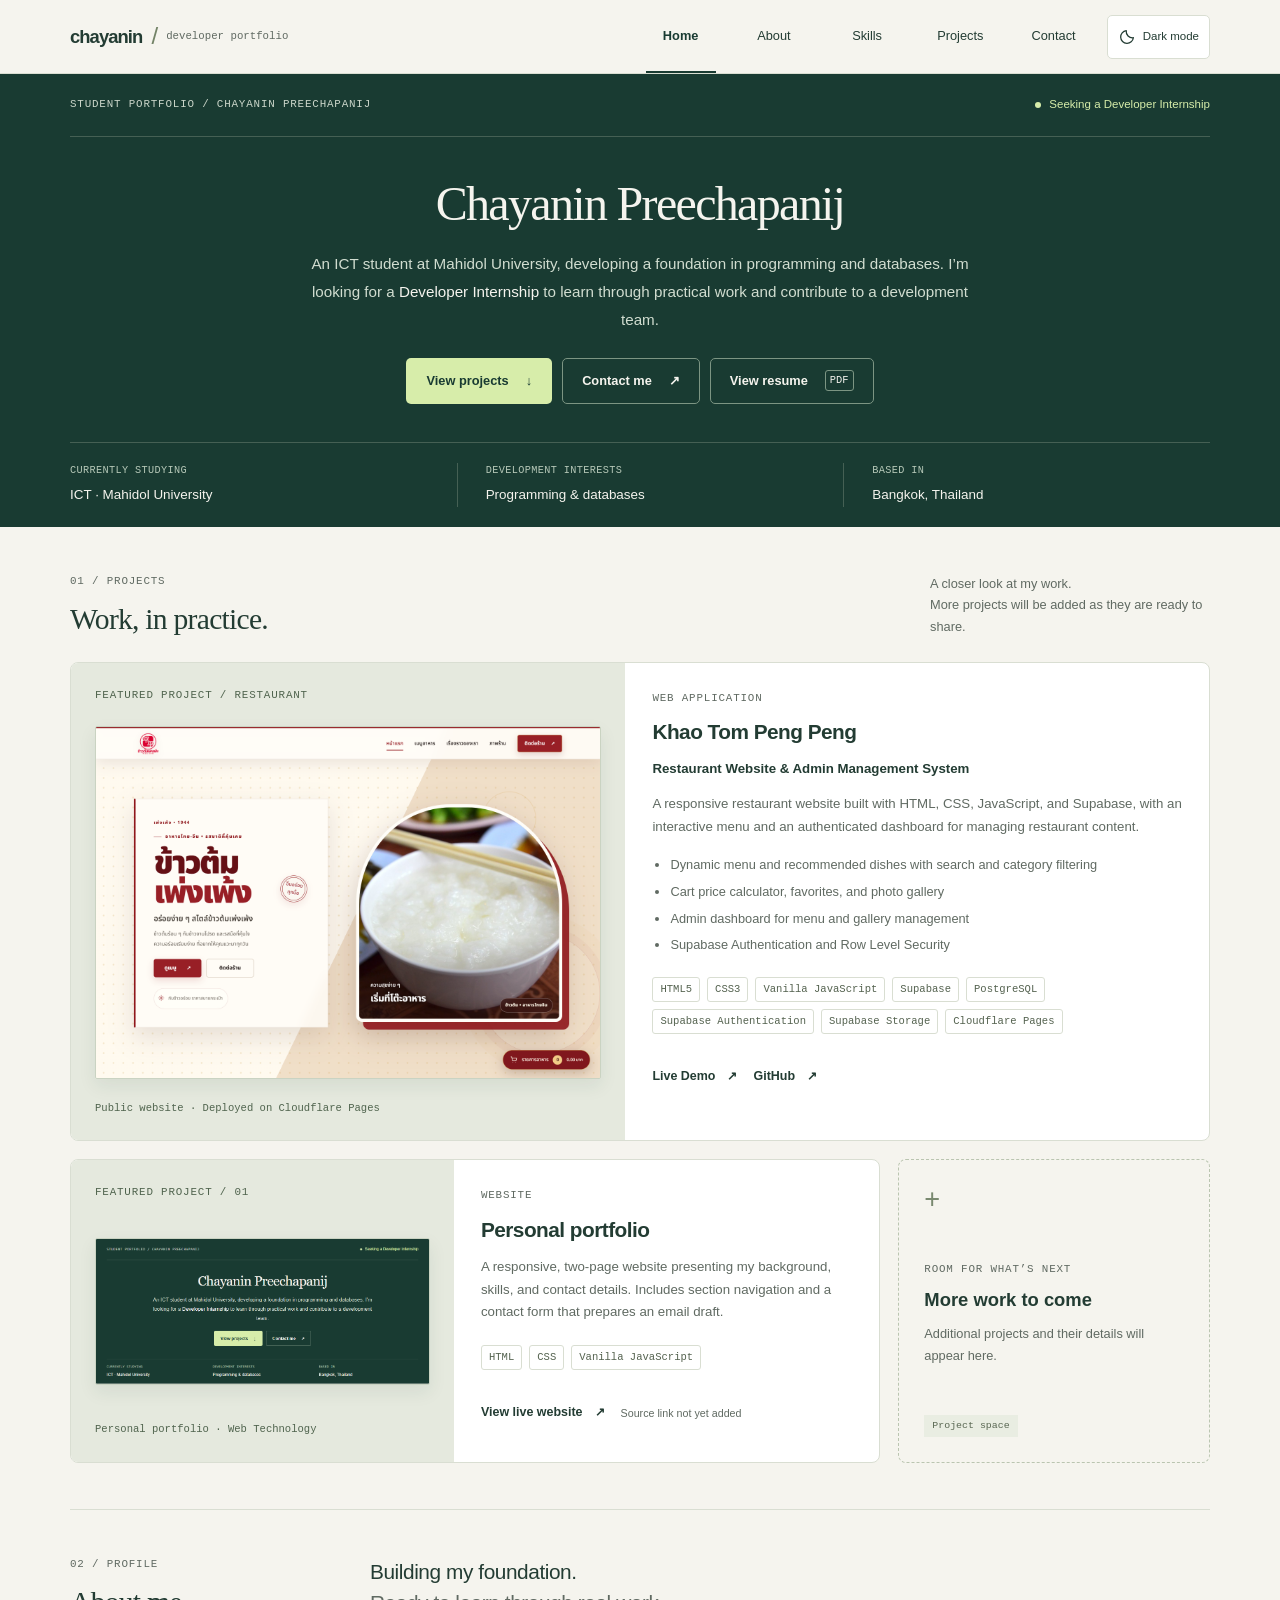
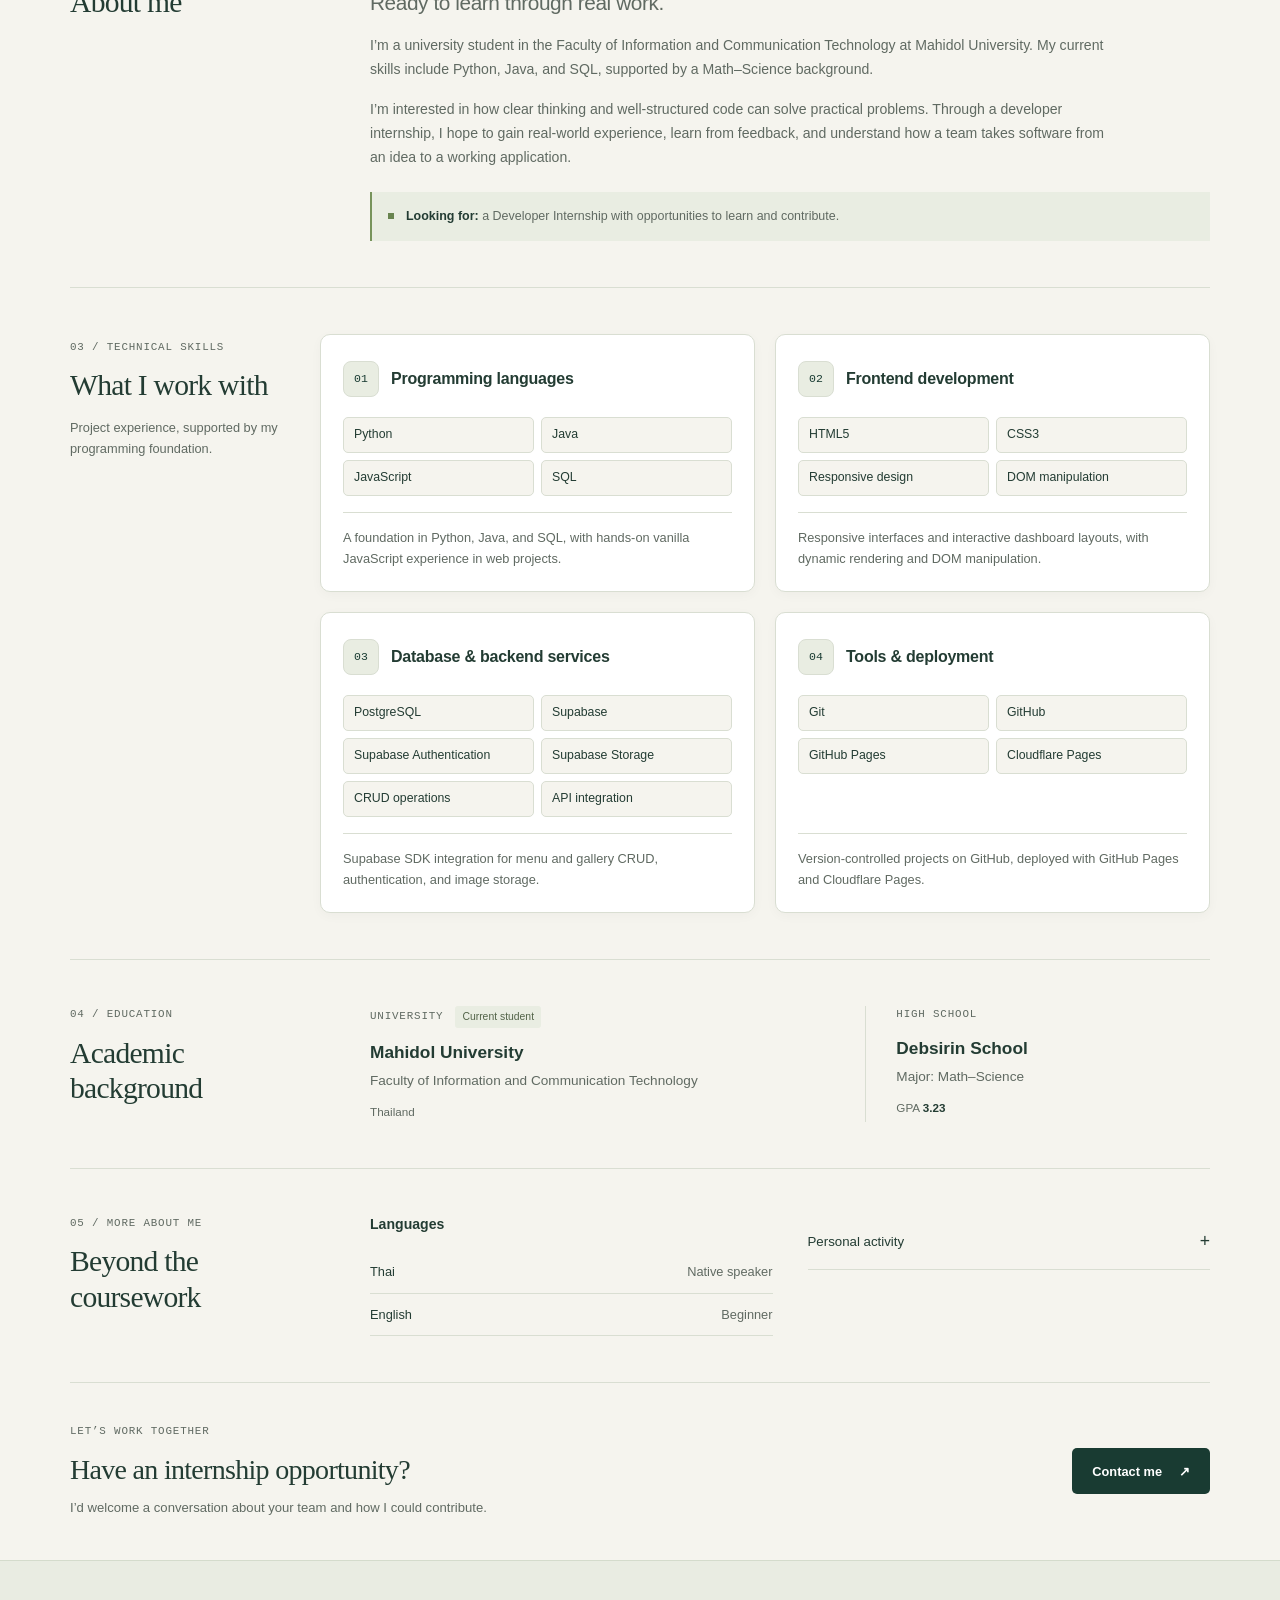
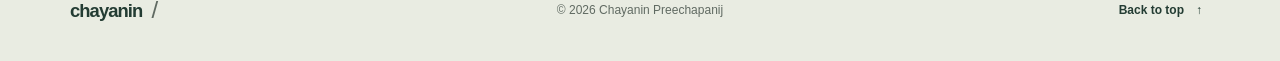
==== commit 80574b52: "Refine technical skills and redesign portfolio footer" ====
--- a/index.html
+++ b/index.html
@@ -10,7 +10,7 @@
     <link rel="stylesheet" href="styles.css">
     <script src="script.js" defer></script>
 </head>
-<body>
+<body id="page-top">
     <a class="skip-link" href="#main-content">Skip to content</a>
     <header class="site-header">
         <div class="container header-content">
@@ -124,32 +124,28 @@
                 </div>
             </section>
 
-            <section class="portfolio-section section-with-rail" id="skills" aria-labelledby="skills-title">
+            <section class="portfolio-section skills-section" id="skills" aria-labelledby="skills-title">
                 <div class="section-rail"><p class="overline section-number">03 / Technical skills</p><h2 id="skills-title">What I work with</h2><p>Project experience, supported by my programming foundation.</p></div>
                 <div class="skills-content skills-grid">
                     <article class="skill-card" aria-labelledby="languages-title">
-                        <span class="overline">01 / Languages</span>
-                        <h3 id="languages-title">Programming languages</h3>
+                        <div class="skill-card-heading"><span class="skill-index" aria-hidden="true">01</span><h3 id="languages-title">Programming languages</h3></div>
                         <ul class="skill-list" aria-label="Programming languages"><li>Python</li><li>Java</li><li>JavaScript</li><li>SQL</li></ul>
-                        <p>A foundation in Python, Java, and SQL, with vanilla JavaScript used across my web projects.</p>
+                        <p>A foundation in Python, Java, and SQL, with hands-on vanilla JavaScript experience in web projects.</p>
                     </article>
                     <article class="skill-card" aria-labelledby="frontend-title">
-                        <span class="overline">02 / Interfaces</span>
-                        <h3 id="frontend-title">Frontend development</h3>
+                        <div class="skill-card-heading"><span class="skill-index" aria-hidden="true">02</span><h3 id="frontend-title">Frontend development</h3></div>
                         <ul class="skill-list" aria-label="Frontend skills"><li>HTML5</li><li>CSS3</li><li>Responsive design</li><li>DOM manipulation</li></ul>
-                        <p>Responsive layouts, event handling, and dynamic rendering. Split Bill currently demonstrates a dashboard UI with mock data.</p>
+                        <p>Responsive interfaces and interactive dashboard layouts, with dynamic rendering and DOM manipulation.</p>
                     </article>
                     <article class="skill-card" aria-labelledby="data-title">
-                        <span class="overline">03 / Data</span>
-                        <h3 id="data-title">Database &amp; backend services</h3>
-                        <ul class="skill-list" aria-label="Database and backend services"><li>PostgreSQL</li><li>Supabase</li><li>Supabase Authentication</li><li>Supabase Storage</li></ul>
-                        <p>CRUD operations and API integration through the Supabase JavaScript SDK for restaurant menu and gallery management.</p>
+                        <div class="skill-card-heading"><span class="skill-index" aria-hidden="true">03</span><h3 id="data-title">Database &amp; backend services</h3></div>
+                        <ul class="skill-list" aria-label="Database and backend services"><li>PostgreSQL</li><li>Supabase</li><li>Supabase Authentication</li><li>Supabase Storage</li><li>CRUD operations</li><li>API integration</li></ul>
+                        <p>Supabase SDK integration for menu and gallery CRUD, authentication, and image storage.</p>
                     </article>
                     <article class="skill-card" aria-labelledby="tools-title">
-                        <span class="overline">04 / Workflow</span>
-                        <h3 id="tools-title">Tools &amp; deployment</h3>
+                        <div class="skill-card-heading"><span class="skill-index" aria-hidden="true">04</span><h3 id="tools-title">Tools &amp; deployment</h3></div>
                         <ul class="skill-list" aria-label="Development tools and deployment"><li>Git</li><li>GitHub</li><li>GitHub Pages</li><li>Cloudflare Pages</li></ul>
-                        <p>Version control and source hosting, with static deployments for my portfolio and restaurant website.</p>
+                        <p>Version-controlled projects on GitHub, deployed with GitHub Pages and Cloudflare Pages.</p>
                     </article>
                 </div>
             </section>
@@ -196,9 +192,9 @@
     </main>
     <footer class="site-footer">
         <div class="container footer-content">
-            <div><p class="footer-name">Chayanin Preechapanij</p><p>Mahidol University</p></div>
-            <p lang="th">รุ่นใหญ่ DST</p>
-            <a class="text-link" href="#main-content">Back to top <span aria-hidden="true">↑</span></a>
+            <a class="footer-logo" href="index.html" aria-label="Chayanin Preechapanij — home">chayanin<span aria-hidden="true">/</span></a>
+            <p class="footer-credit">&copy; 2026 Chayanin Preechapanij</p>
+            <a class="text-link footer-top" href="#page-top">Back to top <span aria-hidden="true">↑</span></a>
         </div>
     </footer>
 </body>
--- a/styles.css
+++ b/styles.css
@@ -145,14 +145,30 @@
 .profile-note p { font-size: 0.78rem; }
 .profile-note strong { color: var(--ink); font-weight: 600; }
 .note-marker { width: 6px; height: 6px; margin-top: 7px; background: #68844f; flex-shrink: 0; }
-.skills-grid { display: grid; grid-template-columns: repeat(auto-fit, minmax(min(100%, 280px), 1fr)); gap: 16px; min-width: 0; }
-.skill-card { min-width: 0; padding: 23px; border: 1px solid var(--line); border-radius: 8px; background: var(--white); transition: border-color 160ms ease; }
-.skill-card:hover { border-color: var(--muted); }
-.skill-card > .overline { color: var(--muted); }
-.skill-card h3 { margin-top: 10px; font-size: 0.95rem; }
-.skill-card > p { margin-top: 17px; font-size: 0.8rem; }
-.skill-list { display: flex; flex-wrap: wrap; gap: 7px; list-style: none; padding: 0; margin-top: 16px; }
-.skill-list li { max-width: 100%; padding: 4px 8px; border: 1px solid var(--line); background: var(--soft); border-radius: 4px; overflow-wrap: anywhere; font: 0.7rem/1.6 var(--label-font); }
+/* Skills: compact introduction and four independent capability cards. */
+.skills-section { display: grid; gap: 28px; }
+.skills-section .section-rail > p:last-child { max-width: 32ch; line-height: 1.7; }
+.skills-grid { display: grid; grid-template-columns: minmax(0, 1fr); gap: 20px; min-width: 0; }
+.skill-card { display: flex; flex-direction: column; min-width: 0; padding: 22px; border: 1px solid var(--line); border-radius: 10px; background: var(--white); box-shadow: 0 3px 12px rgb(0 0 0 / 3%); transition: border-color 160ms ease, box-shadow 160ms ease, transform 160ms ease; }
+@media (hover: hover) and (pointer: fine) {
+    .skill-card:hover { border-color: var(--muted); box-shadow: 0 6px 18px rgb(0 0 0 / 8%); }
+}
+@media (hover: hover) and (pointer: fine) and (prefers-reduced-motion: no-preference) {
+    .skill-card:hover { transform: translateY(-2px); }
+}
+.skill-card-heading { display: flex; align-items: center; gap: 12px; min-height: 44px; margin-bottom: 16px; }
+.skill-index { display: grid; place-items: center; flex: 0 0 36px; height: 36px; border: 1px solid var(--line); border-radius: 8px; color: var(--green); background: var(--soft); font: 0.72rem/1 var(--label-font); }
+.skill-card h3 { max-width: 26ch; font-size: 1rem; line-height: 1.4; letter-spacing: -0.015em; }
+.skill-list { display: grid; grid-template-columns: repeat(2, minmax(0, 1fr)); gap: 7px; list-style: none; padding: 0; margin-bottom: 16px; }
+.skill-list li { display: flex; align-items: center; min-height: 36px; padding: 7px 10px; border: 1px solid var(--line); border-radius: 5px; background: var(--paper); color: var(--ink); overflow-wrap: anywhere; font-size: 0.77rem; line-height: 1.45; }
+.skill-card > p { margin-top: auto; padding-top: 14px; border-top: 1px solid var(--line); font-size: 0.8rem; line-height: 1.65; }
+@media (min-width: 700px) {
+    .skills-grid { grid-template-columns: repeat(2, minmax(0, 1fr)); }
+}
+@media (min-width: 1100px) {
+    .skills-section { grid-template-columns: 210px minmax(0, 1fr); gap: 40px; }
+    .skills-section .section-rail { padding-top: 5px; }
+}
 .education-records { display: grid; gap: 26px; }
 .education-record + .education-record { padding-top: 25px; border-top: 1px solid var(--line); }
 .record-label { display: flex; flex-wrap: wrap; align-items: center; gap: 12px; margin-bottom: 12px; color: var(--muted); }
@@ -185,9 +201,18 @@
 .contact-invitation h2 { font-size: 1.75rem; }
 .contact-invitation p:last-child { margin-top: 11px; font-size: 0.82rem; }
 .site-footer { background: #e9ece2; border-top: 1px solid #d4dbcc; }
-.footer-content { display: flex; flex-wrap: wrap; align-items: center; justify-content: space-between; gap: 16px 28px; padding-block: 23px; font-size: 0.67rem; }
-.footer-name { color: var(--ink); margin-bottom: 3px; font-size: 0.78rem; }
-.footer-content .text-link { font-size: 0.7rem; }
+.footer-content { display: grid; grid-template-columns: minmax(0, 1fr) minmax(0, 1fr); align-items: center; gap: 12px 16px; padding-block: 24px; }
+.footer-logo { display: inline-flex; align-items: center; gap: 9px; justify-self: start; min-height: 44px; color: var(--ink); font-size: 1.15rem; font-weight: 700; letter-spacing: -0.05em; text-decoration: none; }
+.footer-logo span { color: var(--muted); font-size: 1.5rem; font-weight: 400; }
+.footer-logo:hover { color: var(--green-hover); }
+.footer-credit { grid-column: 1 / -1; grid-row: 2; text-align: center; font-size: 0.75rem; line-height: 1.6; }
+.footer-top { grid-column: 2; grid-row: 1; justify-self: end; padding-inline: 8px; border-radius: 5px; font-size: 0.75rem; white-space: nowrap; }
+.footer-top:hover { background: var(--soft); }
+@media (min-width: 700px) {
+    .footer-content { grid-template-columns: minmax(0, 1fr) auto minmax(0, 1fr); gap: 20px; padding-block: 28px; }
+    .footer-credit { grid-column: 2; grid-row: 1; }
+    .footer-top { grid-column: 3; }
+}
 
 /* 7. Contact page */
 .contact-page { padding-block: 20px 40px; }
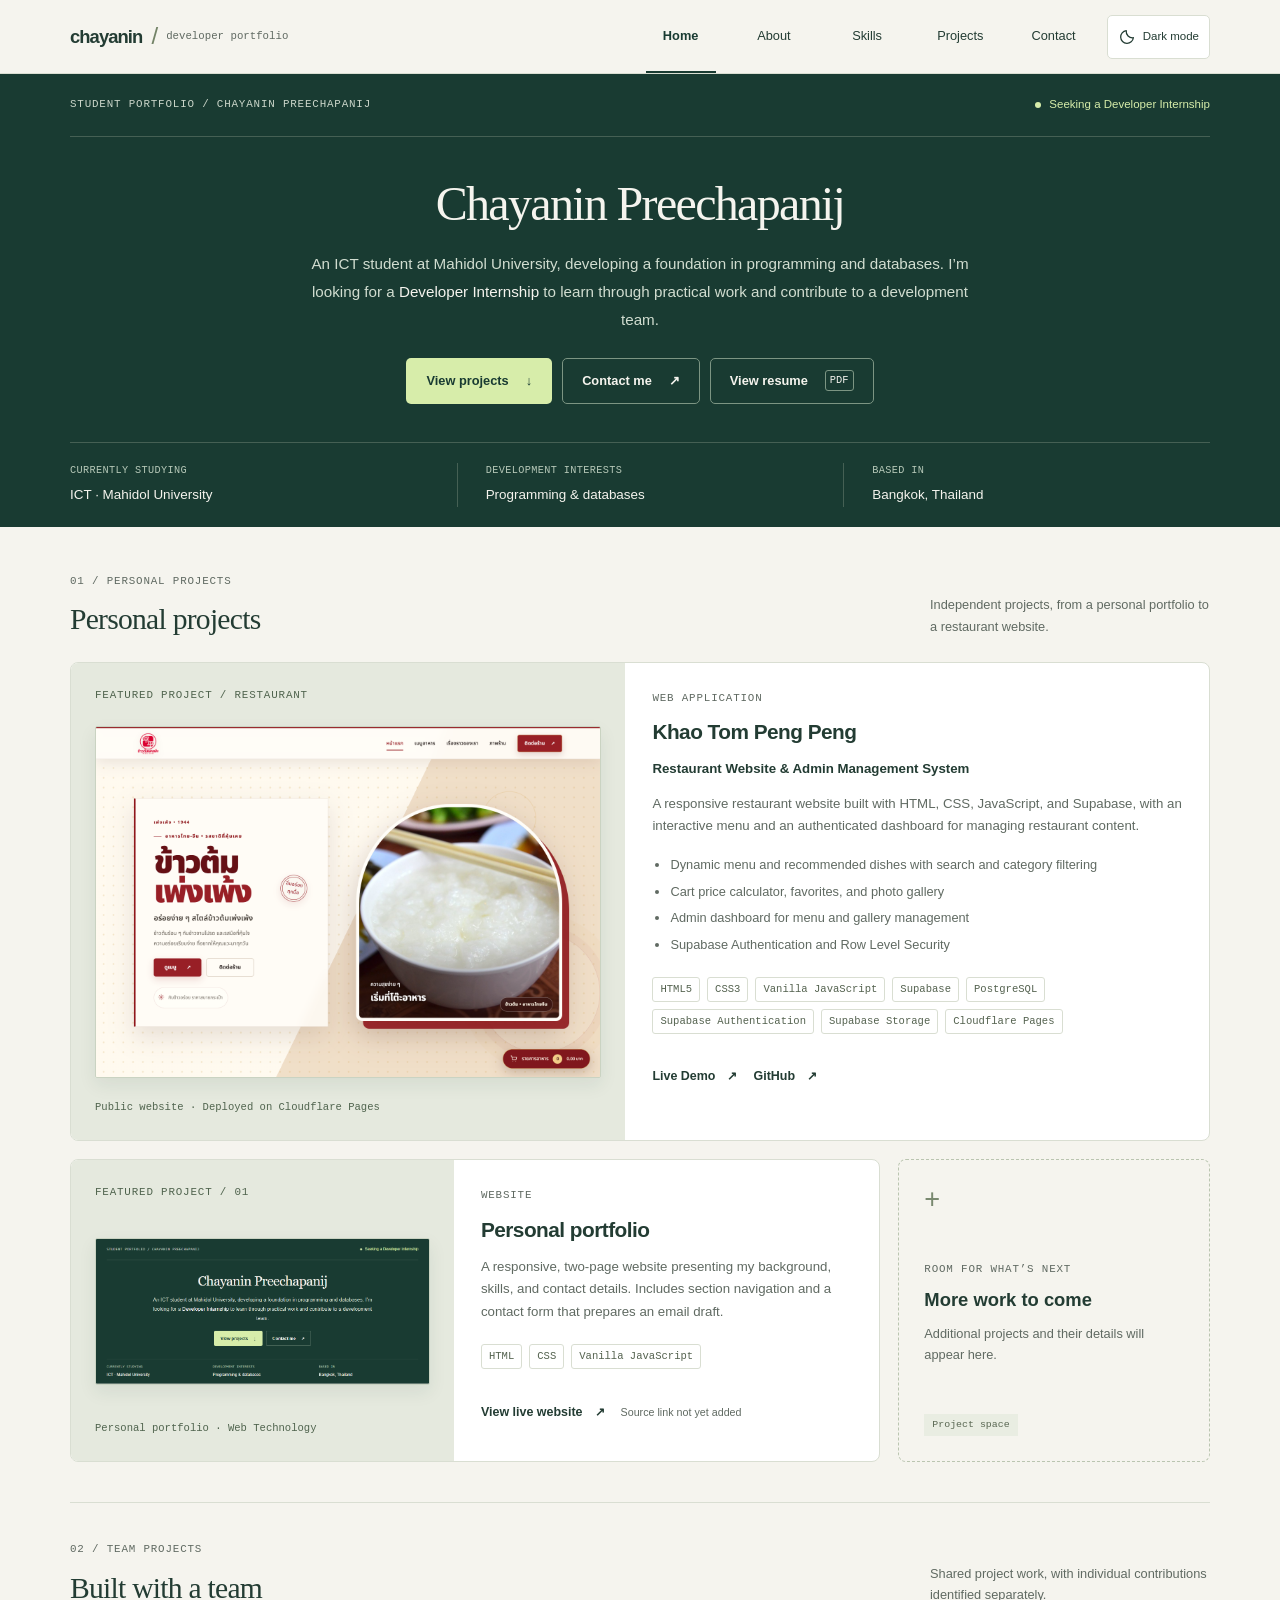
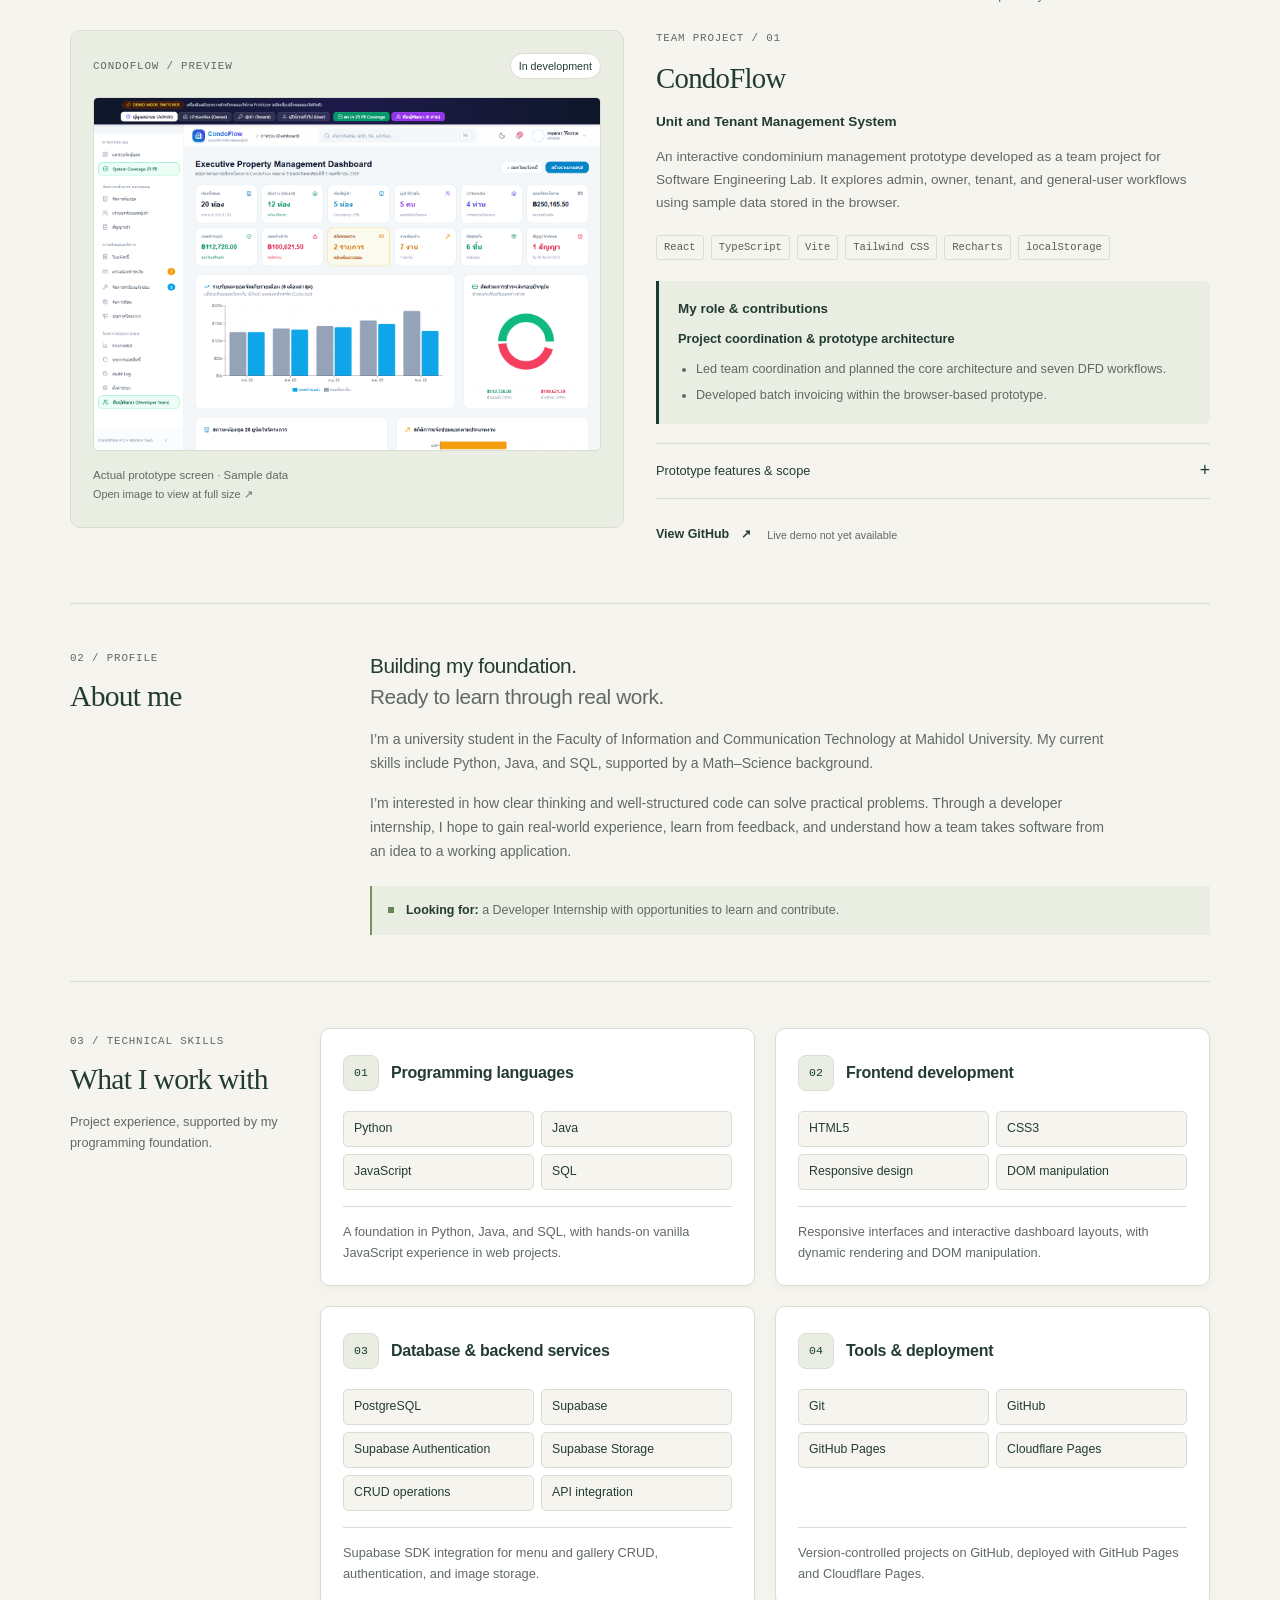
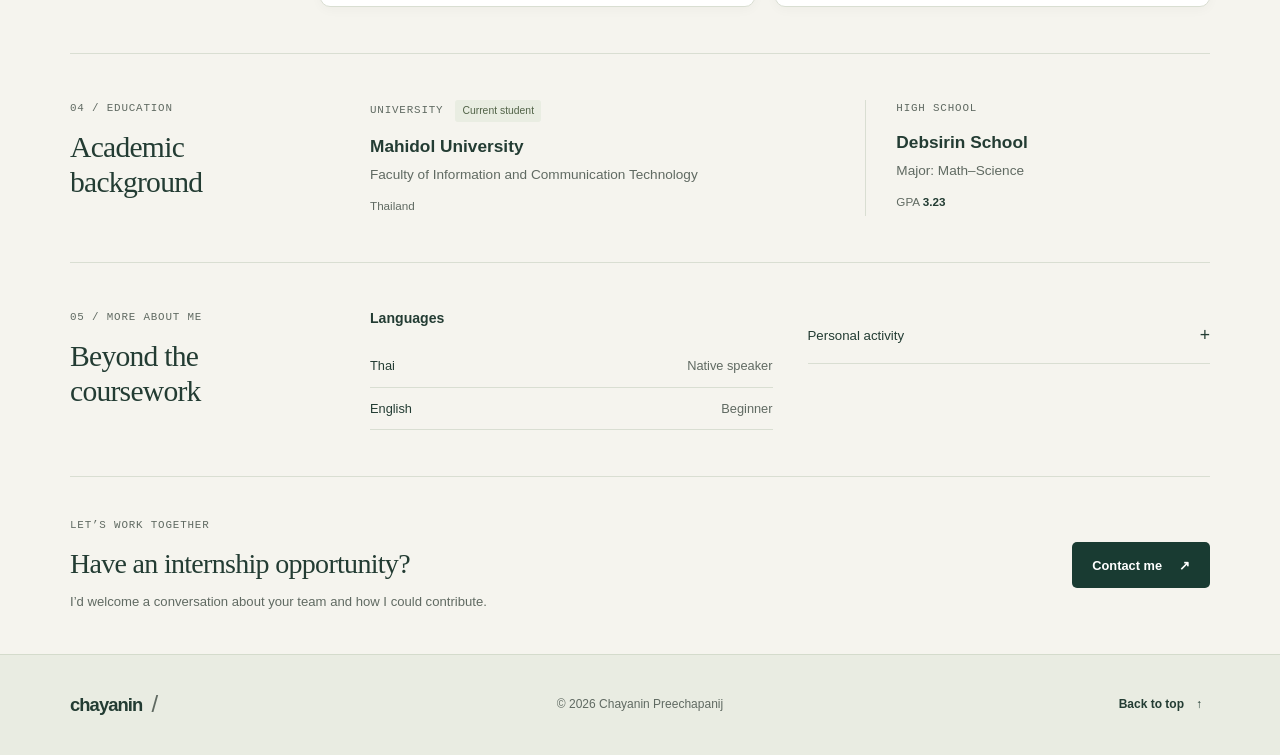
==== commit 0b9202b3: "Add CondoFlow and organize personal and team projects" ====
--- a/index.html
+++ b/index.html
@@ -55,10 +55,11 @@
         </section>
 
         <div class="container page-sections">
-            <section class="portfolio-section projects-section" id="projects" aria-labelledby="projects-title">
+            <section class="portfolio-section projects-section" id="projects" aria-label="Projects">
+                <section class="personal-projects" aria-labelledby="projects-title">
                 <div class="section-heading">
-                    <div><p class="overline section-number">01 / Projects</p><h2 id="projects-title">Work, in practice.</h2></div>
-                    <p>A closer look at my work.<br>More projects will be added as they are ready to share.</p>
+                    <div><p class="overline section-number">01 / Personal Projects</p><h2 id="projects-title">Personal projects</h2></div>
+                    <p>Independent projects, from a personal portfolio to a restaurant website.</p>
                 </div>
                 <div class="projects-grid">
                     <article class="project-card project-spotlight" aria-labelledby="khaotom-project-title">
@@ -112,6 +113,53 @@
                         <span class="placeholder-label">Project space</span>
                     </article>
                 </div>
+                </section>
+                <section class="team-projects" aria-labelledby="team-projects-title">
+                    <div class="section-heading">
+                        <div><p class="overline section-number">02 / Team Projects</p><h2 id="team-projects-title">Built with a team</h2></div>
+                        <p>Shared project work, with individual contributions identified separately.</p>
+                    </div>
+                    <article class="team-case-study" aria-labelledby="condoflow-title">
+                        <figure class="team-preview">
+                            <div class="team-preview-label"><span class="overline">CondoFlow / Preview</span><span class="team-status">In development</span></div>
+                            <a class="team-preview-link" href="assets/condoflow-preview.png" target="_blank" rel="noopener" aria-label="Open full-size CondoFlow screenshot (new tab)">
+                                <img src="assets/condoflow-preview.png" width="1440" height="1000" alt="CondoFlow prototype admin dashboard showing sample unit, tenant, billing, and maintenance information." loading="lazy" decoding="async">
+                            </a>
+                            <figcaption>Actual prototype screen · Sample data<br><span>Open image to view at full size ↗</span></figcaption>
+                        </figure>
+                        <div class="team-project-content">
+                            <p class="overline">Team Project / 01</p>
+                            <h3 id="condoflow-title">CondoFlow</h3>
+                            <p class="team-subtitle">Unit and Tenant Management System</p>
+                            <p>An interactive condominium management prototype developed as a team project for Software Engineering Lab. It explores admin, owner, tenant, and general-user workflows using sample data stored in the browser.</p>
+                            <ul class="technology-list" aria-label="CondoFlow technologies"><li>React</li><li>TypeScript</li><li>Vite</li><li>Tailwind CSS</li><li>Recharts</li><li>localStorage</li></ul>
+                            <div class="team-contributions" aria-labelledby="contributions-title">
+                                <h4 id="contributions-title">My role &amp; contributions</h4>
+                                <p class="team-role">Project coordination &amp; prototype architecture</p>
+                                <ul>
+                                    <li>Led team coordination and planned the core architecture and seven DFD workflows.</li>
+                                    <li>Developed batch invoicing within the browser-based prototype.</li>
+                                </ul>
+                            </div>
+                            <details class="team-details">
+                                <summary>Prototype features &amp; scope <span aria-hidden="true">+</span></summary>
+                                <div class="team-detail-content">
+                                    <ul>
+                                        <li>Unit, owner, tenant, and lease management interfaces</li>
+                                        <li>Batch invoicing and simulated payment review</li>
+                                        <li>Maintenance requests, parcels, and announcements</li>
+                                        <li>Role-based demo dashboards with charts and browser persistence</li>
+                                    </ul>
+                                    <p>This is a frontend prototype in active development. Authentication, permissions, and payment workflows are simulated; data is stored in localStorage rather than a production backend.</p>
+                                </div>
+                            </details>
+                            <div class="project-links team-project-actions">
+                                <a class="text-link" href="https://github.com/AoojunHappyman/CondoFlow" target="_blank" rel="noopener noreferrer" aria-label="CondoFlow GitHub repository (opens in a new tab)">View GitHub <span aria-hidden="true">↗</span></a>
+                                <span class="source-note">Live demo not yet available</span>
+                            </div>
+                        </div>
+                    </article>
+                </section>
             </section>
 
             <section class="portfolio-section section-with-rail" id="about" aria-labelledby="about-title">
--- a/styles.css
+++ b/styles.css
@@ -134,6 +134,40 @@
 .project-placeholder h3 { font-size: 1.15rem; }
 .project-placeholder p:not(.overline) { max-width: 260px; margin-top: 10px; font-size: 0.8rem; }
 .placeholder-label { padding: 3px 8px; background: var(--soft); color: #596752; font: 0.62rem/1.6 var(--label-font); }
+
+/* Team work has its own section and editorial preview/detail layout. */
+.team-projects { margin-top: 40px; padding-top: 38px; border-top: 1px solid var(--line); }
+.team-case-study { display: grid; gap: 26px; }
+.team-preview { min-width: 0; margin: 0; padding: 18px; align-self: start; border: 1px solid var(--line); border-radius: 10px; background: var(--soft); }
+.team-preview-label { display: flex; flex-wrap: wrap; align-items: center; justify-content: space-between; gap: 10px; margin-bottom: 18px; color: var(--muted); }
+.team-status { padding: 3px 8px; border: 1px solid var(--line); border-radius: 20px; background: var(--white); color: var(--ink); font-size: 0.67rem; }
+.team-preview-link { display: block; border: 1px solid var(--line); border-radius: 5px; overflow: hidden; transition: border-color 160ms ease, box-shadow 160ms ease; }
+.team-preview-link:hover { border-color: var(--muted); box-shadow: 0 4px 14px rgb(0 0 0 / 10%); }
+.team-preview img { width: 100%; height: auto; }
+.team-preview figcaption { margin-top: 15px; color: var(--muted); font-size: 0.72rem; line-height: 1.7; }
+.team-preview figcaption span { font-size: 0.68rem; }
+.team-project-content { min-width: 0; }
+.team-project-content > .overline { margin-bottom: 10px; color: var(--muted); }
+.team-project-content h3 { font-family: var(--heading-font); font-size: 1.8rem; font-weight: 400; letter-spacing: -0.025em; }
+.team-project-content > p:not(.overline) { margin-top: 12px; font-size: 0.85rem; }
+.team-project-content > .team-subtitle { margin-top: 5px; color: var(--ink); font-weight: 600; }
+.team-contributions { padding: 17px 19px; border-left: 3px solid var(--green); border-radius: 0 6px 6px 0; background: var(--soft); }
+.team-contributions h4 { margin: 0 0 7px; font-size: 0.84rem; }
+.team-contributions p { font-size: 0.8rem; }
+.team-contributions .team-role { color: var(--ink); font-weight: 600; }
+.team-contributions ul { margin-top: 9px; padding-left: 18px; color: var(--muted); font-size: 0.79rem; }
+.team-contributions li + li { margin-top: 5px; }
+.team-details { margin-top: 19px; border-block: 1px solid var(--line); }
+.team-details summary { font-size: 0.8rem; }
+.team-detail-content { padding: 2px 0 18px; color: var(--muted); font-size: 0.79rem; }
+.team-detail-content ul { padding-left: 18px; }
+.team-detail-content li + li { margin-top: 5px; }
+.team-detail-content p { margin-top: 13px; }
+.team-project-actions { margin-top: 14px; }
+@media (min-width: 950px) {
+    .team-case-study { grid-template-columns: minmax(0, 1fr) minmax(0, 1fr); gap: 32px; }
+    .team-preview { padding: 22px; }
+}
 
 /* 5. Profile, skills, and academic records */
 .section-with-rail { display: grid; gap: 24px; }
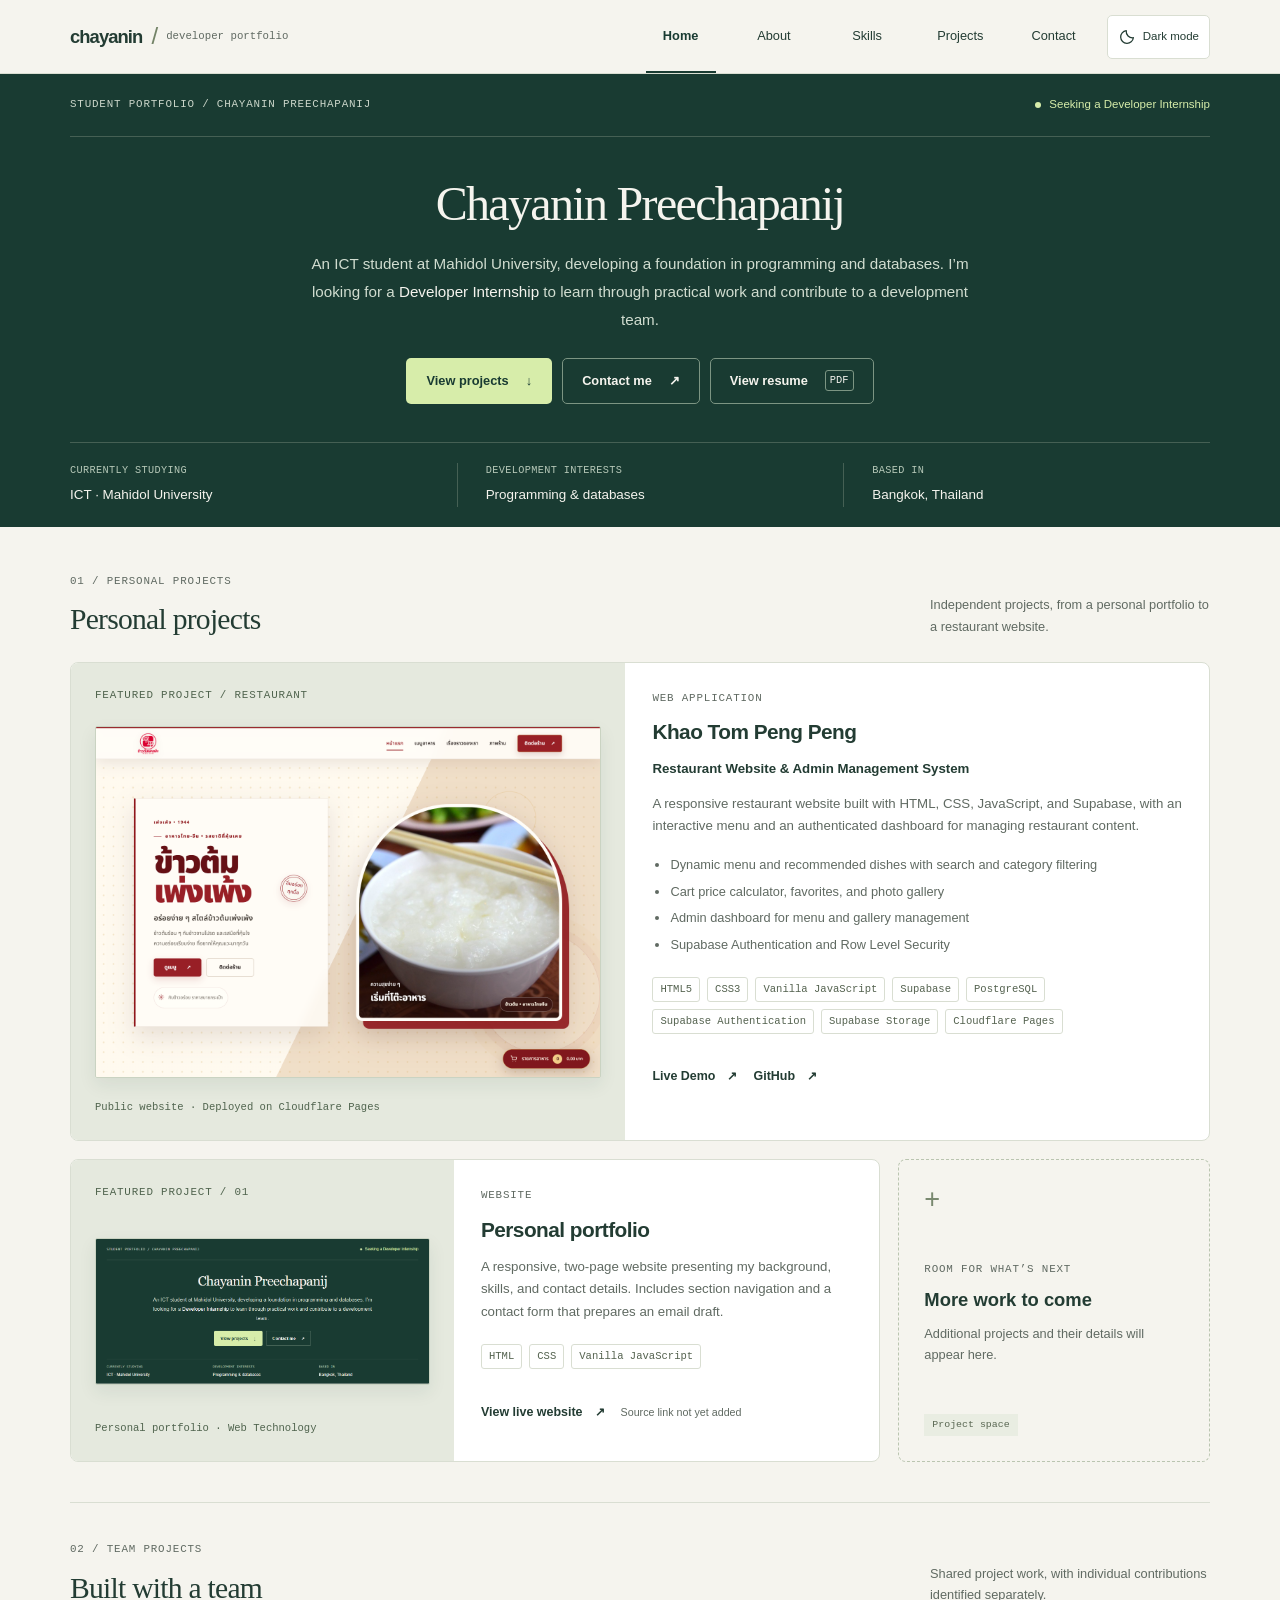
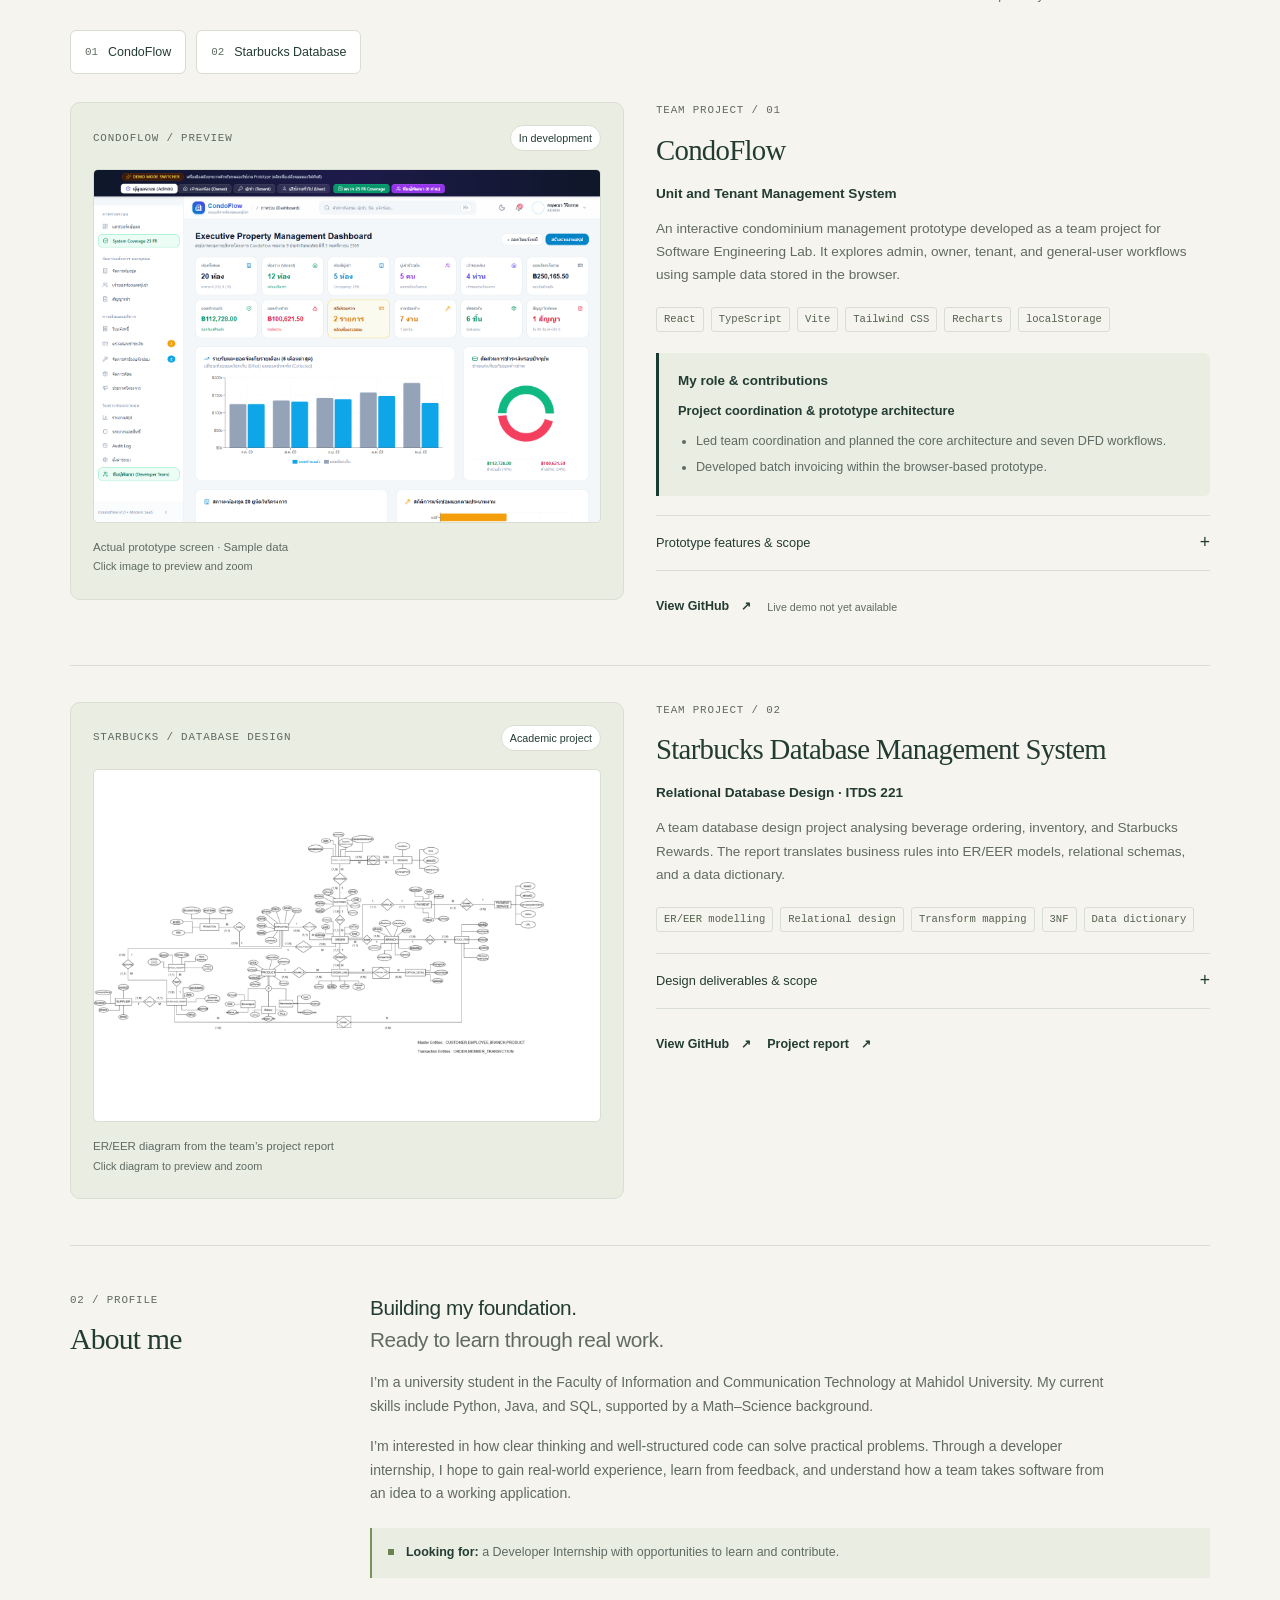
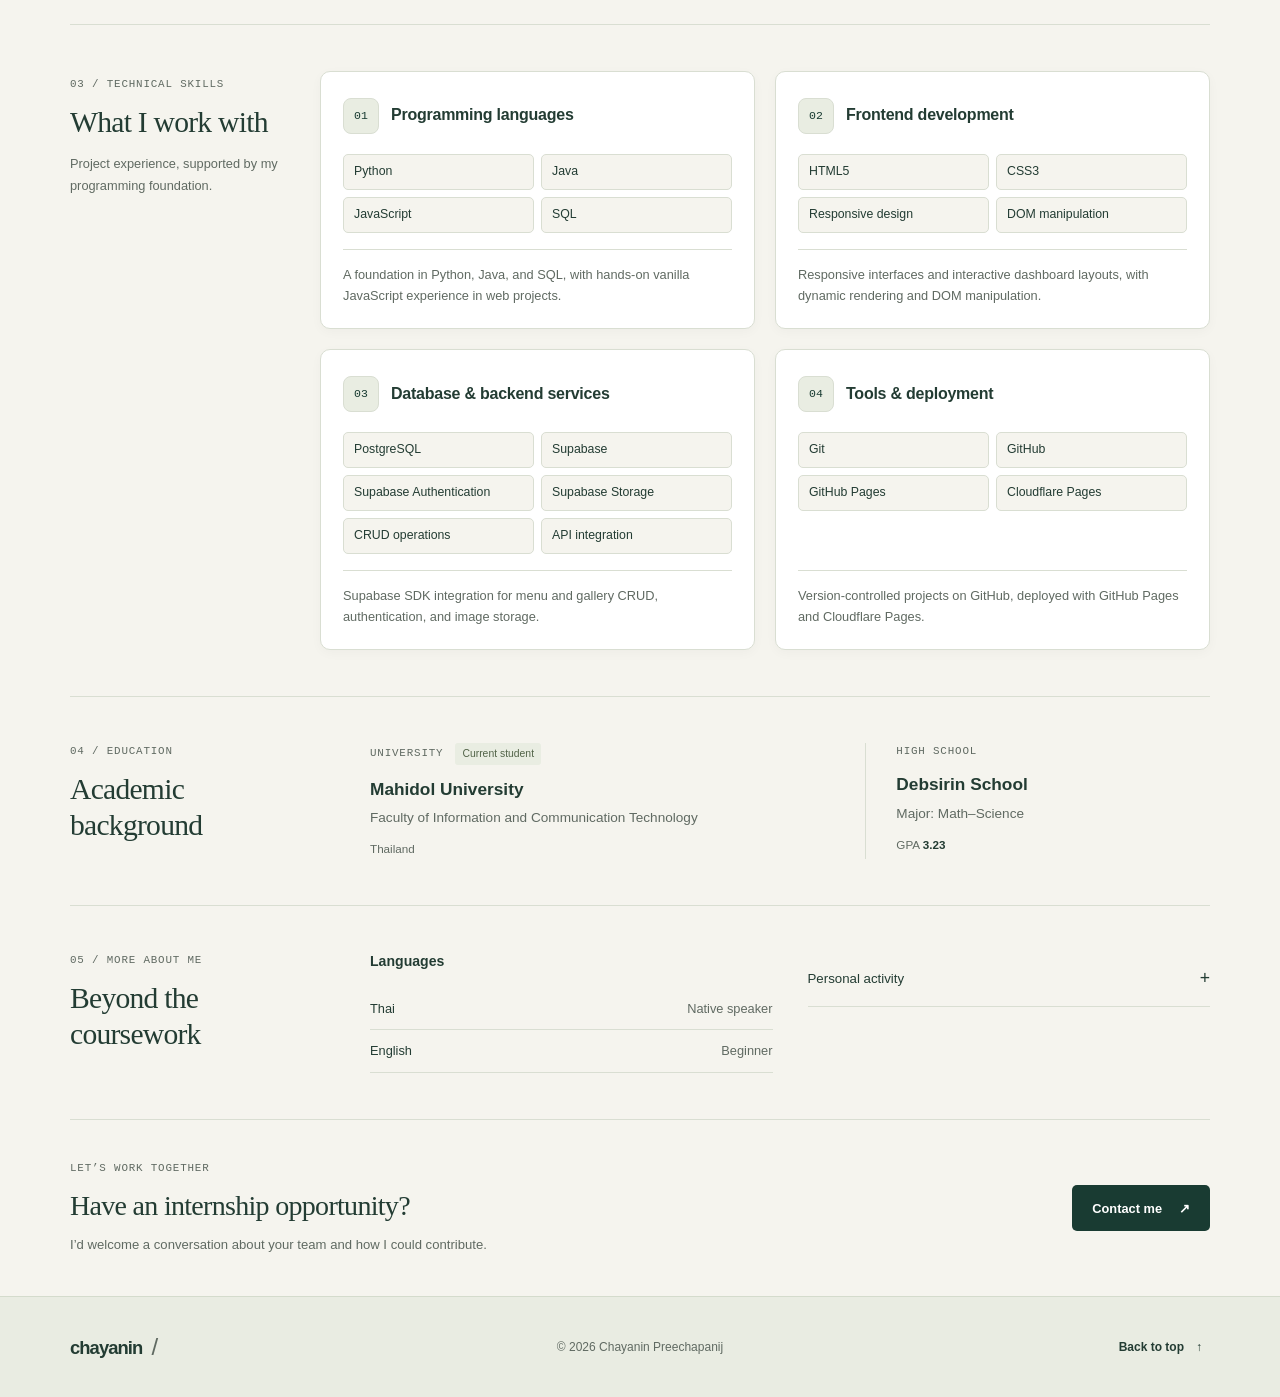
==== commit 8fa14ece: "Add Starbucks team project and in-page image previews" ====
--- a/index.html
+++ b/index.html
@@ -119,13 +119,17 @@
                         <div><p class="overline section-number">02 / Team Projects</p><h2 id="team-projects-title">Built with a team</h2></div>
                         <p>Shared project work, with individual contributions identified separately.</p>
                     </div>
-                    <article class="team-case-study" aria-labelledby="condoflow-title">
+                    <nav class="team-project-nav" aria-label="Team project selection">
+                        <a href="#condoflow-project"><span>01</span> CondoFlow</a>
+                        <a href="#starbucks-project"><span>02</span> Starbucks Database</a>
+                    </nav>
+                    <article class="team-case-study" id="condoflow-project" aria-labelledby="condoflow-title">
                         <figure class="team-preview">
                             <div class="team-preview-label"><span class="overline">CondoFlow / Preview</span><span class="team-status">In development</span></div>
-                            <a class="team-preview-link" href="assets/condoflow-preview.png" target="_blank" rel="noopener" aria-label="Open full-size CondoFlow screenshot (new tab)">
+                            <button class="team-preview-link" type="button" data-preview-title="CondoFlow" aria-label="Preview CondoFlow screenshot" aria-haspopup="dialog" aria-controls="project-preview">
                                 <img src="assets/condoflow-preview.png" width="1440" height="1000" alt="CondoFlow prototype admin dashboard showing sample unit, tenant, billing, and maintenance information." loading="lazy" decoding="async">
-                            </a>
-                            <figcaption>Actual prototype screen · Sample data<br><span>Open image to view at full size ↗</span></figcaption>
+                            </button>
+                            <figcaption>Actual prototype screen · Sample data<br><span>Click image to preview and zoom</span></figcaption>
                         </figure>
                         <div class="team-project-content">
                             <p class="overline">Team Project / 01</p>
@@ -159,6 +163,38 @@
                             </div>
                         </div>
                     </article>
+                    <article class="team-case-study" id="starbucks-project" aria-labelledby="starbucks-title">
+                        <figure class="team-preview team-preview--diagram">
+                            <div class="team-preview-label"><span class="overline">Starbucks / Database design</span><span class="team-status">Academic project</span></div>
+                            <button class="team-preview-link" type="button" data-preview-title="Starbucks Database Management System" aria-label="Preview Starbucks ER/EER diagram" aria-haspopup="dialog" aria-controls="project-preview">
+                                <img src="assets/starbucks-database-preview.png" width="1534" height="690" alt="ER/EER diagram from the Starbucks database design report, showing customer, order, product, inventory, and rewards relationships." loading="lazy" decoding="async">
+                            </button>
+                            <figcaption>ER/EER diagram from the team’s project report<br><span>Click diagram to preview and zoom</span></figcaption>
+                        </figure>
+                        <div class="team-project-content">
+                            <p class="overline">Team Project / 02</p>
+                            <h3 id="starbucks-title">Starbucks Database Management System</h3>
+                            <p class="team-subtitle">Relational Database Design · ITDS 221</p>
+                            <p>A team database design project analysing beverage ordering, inventory, and Starbucks Rewards. The report translates business rules into ER/EER models, relational schemas, and a data dictionary.</p>
+                            <ul class="technology-list" aria-label="Starbucks database design methods"><li>ER/EER modelling</li><li>Relational design</li><li>Transform mapping</li><li>3NF</li><li>Data dictionary</li></ul>
+                            <details class="team-details">
+                                <summary>Design deliverables &amp; scope <span aria-hidden="true">+</span></summary>
+                                <div class="team-detail-content">
+                                    <ul>
+                                        <li>Business process analysis and business rules</li>
+                                        <li>Original and improved Chen ER/EER diagrams</li>
+                                        <li>Eight-step transform mapping and relational schema in third normal form</li>
+                                        <li>Data dictionary covering attributes, keys, and relationships</li>
+                                    </ul>
+                                    <p>This repository documents an academic database design, not a deployed application. Its SQL files contain report comments only; executable table definitions and sample inserts are not included.</p>
+                                </div>
+                            </details>
+                            <div class="project-links team-project-actions">
+                                <a class="text-link" href="https://github.com/cynmark/Starbucks-Database-Systems" target="_blank" rel="noopener noreferrer" aria-label="Starbucks Database Management System GitHub repository (new tab)">View GitHub <span aria-hidden="true">↗</span></a>
+                                <a class="text-link" href="https://github.com/cynmark/Starbucks-Database-Systems/blob/main/docs/project-report.pdf" target="_blank" rel="noopener noreferrer" aria-label="Starbucks project report on GitHub (new tab)">Project report <span aria-hidden="true">↗</span></a>
+                            </div>
+                        </div>
+                    </article>
                 </section>
             </section>
 
@@ -245,5 +281,16 @@
             <a class="text-link footer-top" href="#page-top">Back to top <span aria-hidden="true">↑</span></a>
         </div>
     </footer>
+    <dialog class="image-preview" id="project-preview" aria-labelledby="preview-title">
+        <div class="preview-toolbar">
+            <h2 id="preview-title">Project preview</h2>
+            <div class="preview-actions">
+                <button type="button" class="preview-control" id="preview-zoom" aria-pressed="false" aria-controls="preview-image-area">Zoom in</button>
+                <form method="dialog"><button class="preview-control" aria-label="Close project preview" autofocus>Close <span aria-hidden="true">×</span></button></form>
+            </div>
+        </div>
+        <div class="preview-image-area" id="preview-image-area"><img id="preview-image" alt=""></div>
+        <p class="preview-help">Zoom in to inspect details. Scroll to move around the image. Press Escape to close.</p>
+    </dialog>
 </body>
 </html>
--- a/styles.css
+++ b/styles.css
@@ -138,10 +138,17 @@
 /* Team work has its own section and editorial preview/detail layout. */
 .team-projects { margin-top: 40px; padding-top: 38px; border-top: 1px solid var(--line); }
 .team-case-study { display: grid; gap: 26px; }
+.team-case-study + .team-case-study { margin-top: 36px; padding-top: 36px; border-top: 1px solid var(--line); }
+.team-project-nav { display: flex; flex-wrap: wrap; gap: 10px; margin-bottom: 28px; }
+.team-project-nav a { display: inline-flex; align-items: center; gap: 10px; min-height: 44px; padding: 9px 14px; border: 1px solid var(--line); border-radius: 6px; background: var(--white); font-size: 0.78rem; text-decoration: none; }
+.team-project-nav a span { color: var(--muted); font: 0.68rem/1 var(--label-font); }
+.team-project-nav a:hover { border-color: var(--muted); background: var(--soft); }
+.team-preview--diagram .team-preview-link { background: #fff; }
+.team-preview--diagram img { aspect-ratio: 1.44; object-fit: contain; }
 .team-preview { min-width: 0; margin: 0; padding: 18px; align-self: start; border: 1px solid var(--line); border-radius: 10px; background: var(--soft); }
 .team-preview-label { display: flex; flex-wrap: wrap; align-items: center; justify-content: space-between; gap: 10px; margin-bottom: 18px; color: var(--muted); }
 .team-status { padding: 3px 8px; border: 1px solid var(--line); border-radius: 20px; background: var(--white); color: var(--ink); font-size: 0.67rem; }
-.team-preview-link { display: block; border: 1px solid var(--line); border-radius: 5px; overflow: hidden; transition: border-color 160ms ease, box-shadow 160ms ease; }
+.team-preview-link { display: block; width: 100%; padding: 0; background: var(--white); border: 1px solid var(--line); border-radius: 5px; overflow: hidden; cursor: zoom-in; transition: border-color 160ms ease, box-shadow 160ms ease; }
 .team-preview-link:hover { border-color: var(--muted); box-shadow: 0 4px 14px rgb(0 0 0 / 10%); }
 .team-preview img { width: 100%; height: auto; }
 .team-preview figcaption { margin-top: 15px; color: var(--muted); font-size: 0.72rem; line-height: 1.7; }
@@ -168,6 +175,21 @@
     .team-case-study { grid-template-columns: minmax(0, 1fr) minmax(0, 1fr); gap: 32px; }
     .team-preview { padding: 22px; }
 }
+
+/* In-page project image preview */
+.preview-open { overflow: hidden; }
+.image-preview { width: min(1200px, calc(100% - 24px)); max-width: none; max-height: 94dvh; margin: auto; padding: 18px; border: 1px solid var(--line); border-radius: 10px; background: var(--paper); color: var(--ink); box-shadow: 0 18px 60px rgb(0 0 0 / 25%); }
+.image-preview::backdrop { background: rgb(0 0 0 / 72%); }
+.preview-toolbar { display: flex; flex-wrap: wrap; align-items: center; justify-content: space-between; gap: 12px; margin-bottom: 14px; }
+.preview-toolbar h2 { font: 600 1rem/1.4 var(--body-font); max-width: 45ch; }
+.preview-actions { display: flex; gap: 8px; }
+.preview-actions form { margin: 0; }
+.preview-control { min-height: 44px; padding: 8px 12px; border: 1px solid var(--line); border-radius: 5px; background: var(--white); color: var(--ink); font-size: 0.8rem; }
+.preview-control:hover { background: var(--soft); border-color: var(--muted); }
+.preview-image-area { overflow: auto; max-height: 68dvh; border-radius: 5px; background: var(--soft); }
+.preview-image-area img { width: auto; max-width: 100%; max-height: 68dvh; margin-inline: auto; object-fit: contain; }
+.preview-image-area.is-zoomed img { max-width: none; max-height: none; margin: 0; }
+.preview-help { margin-top: 12px; font-size: 0.72rem; line-height: 1.5; }
 
 /* 5. Profile, skills, and academic records */
 .section-with-rail { display: grid; gap: 24px; }
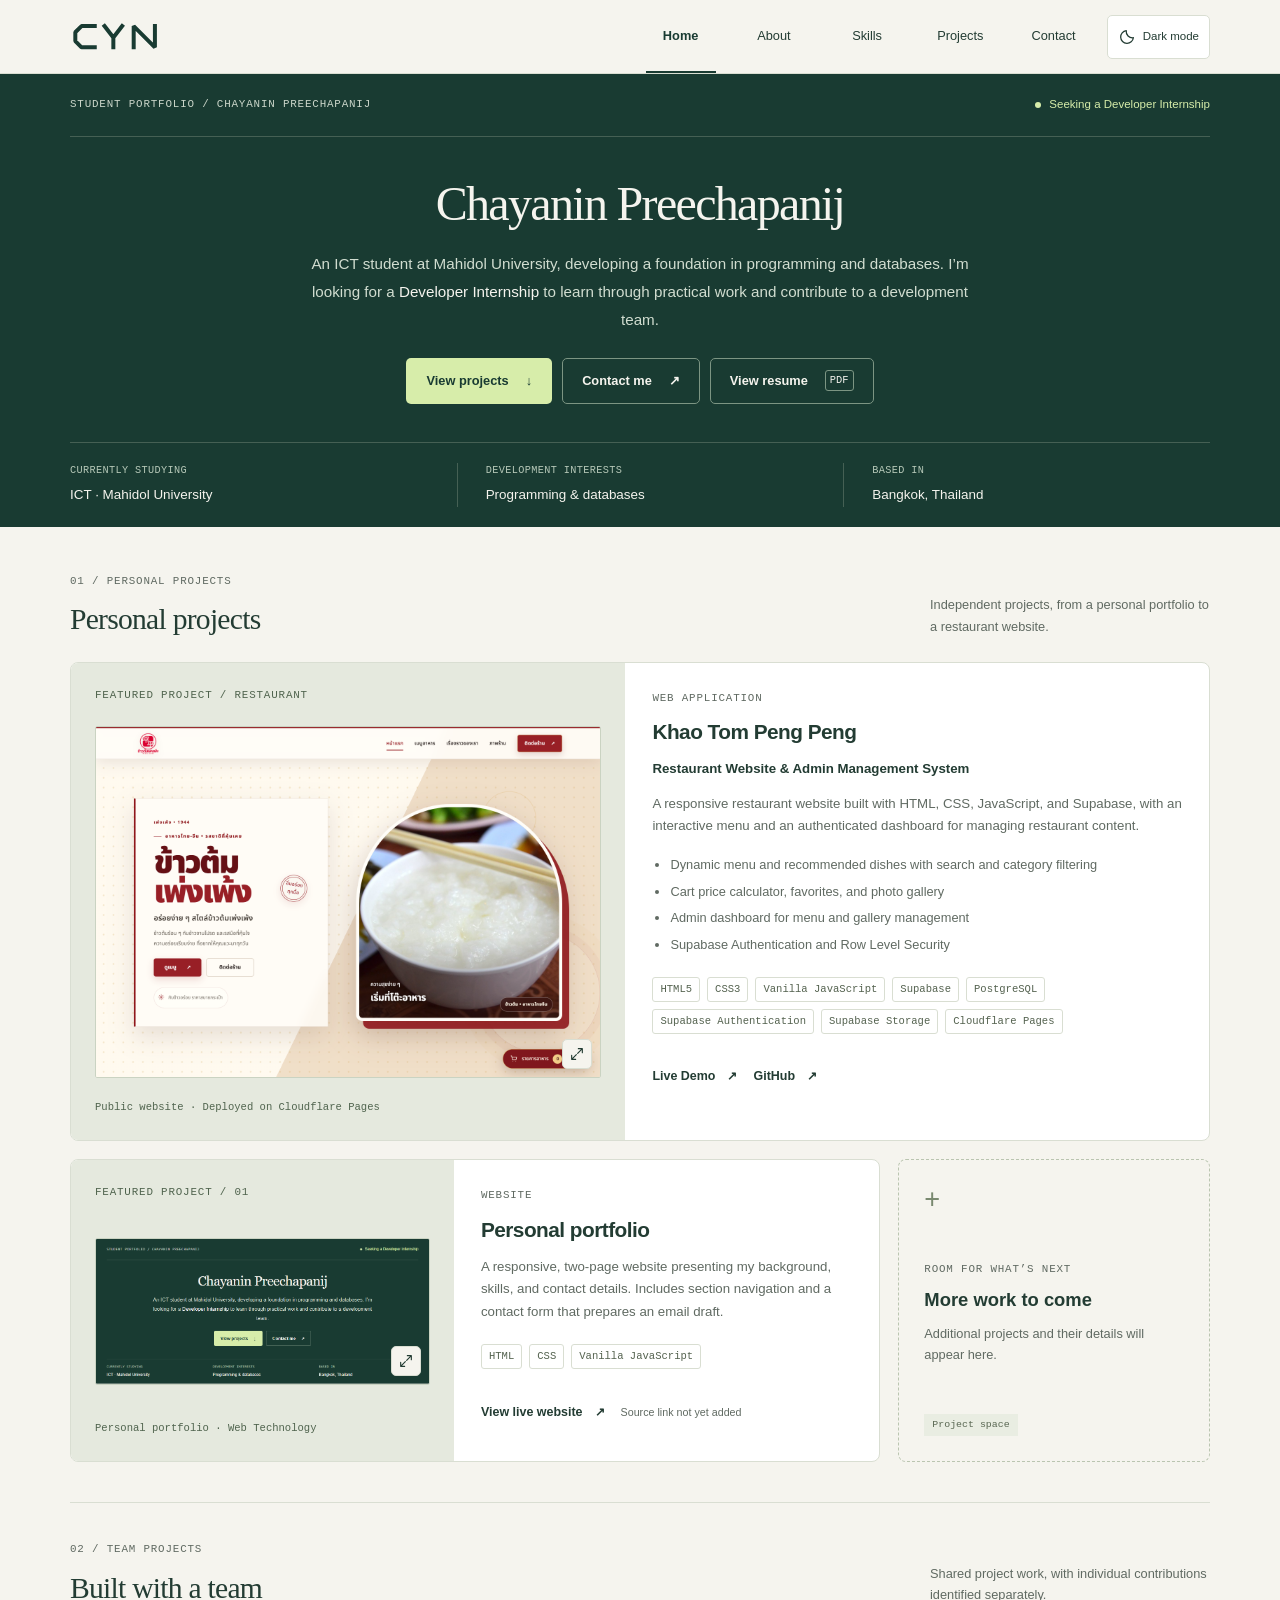
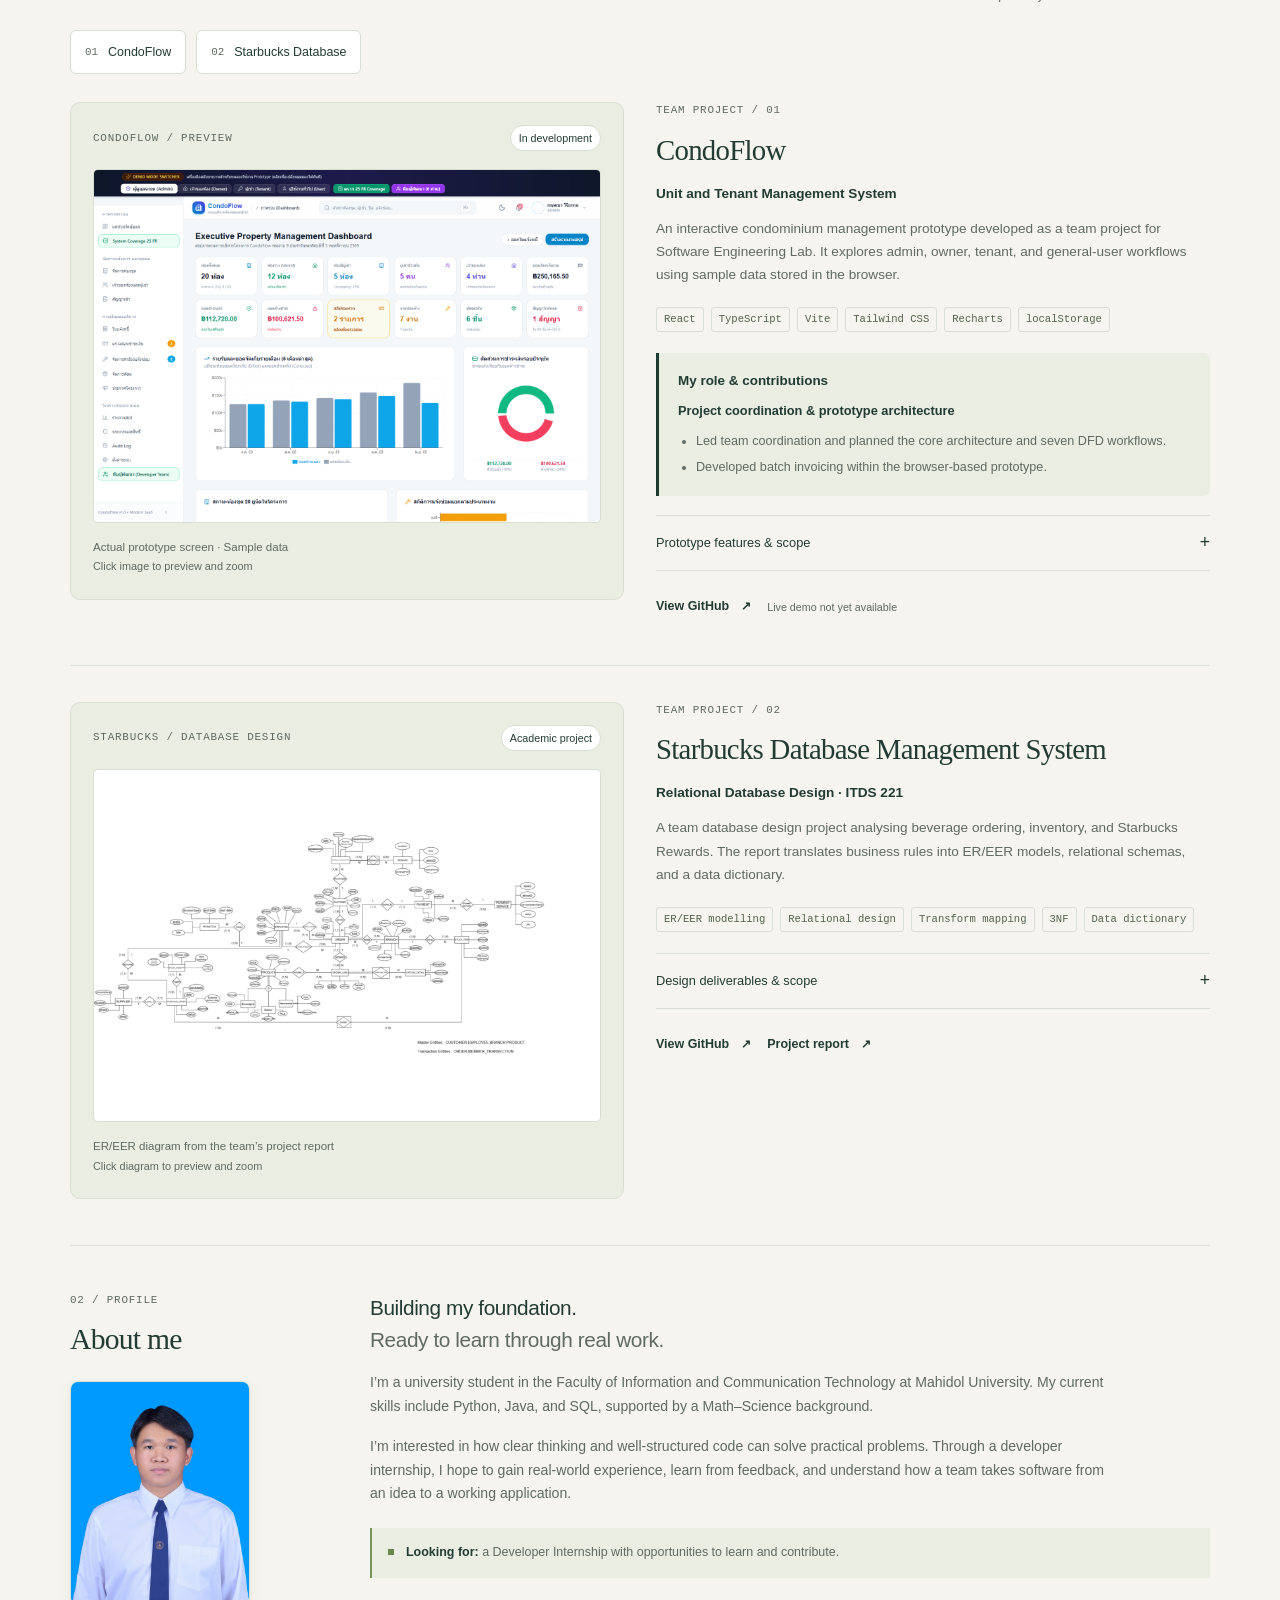
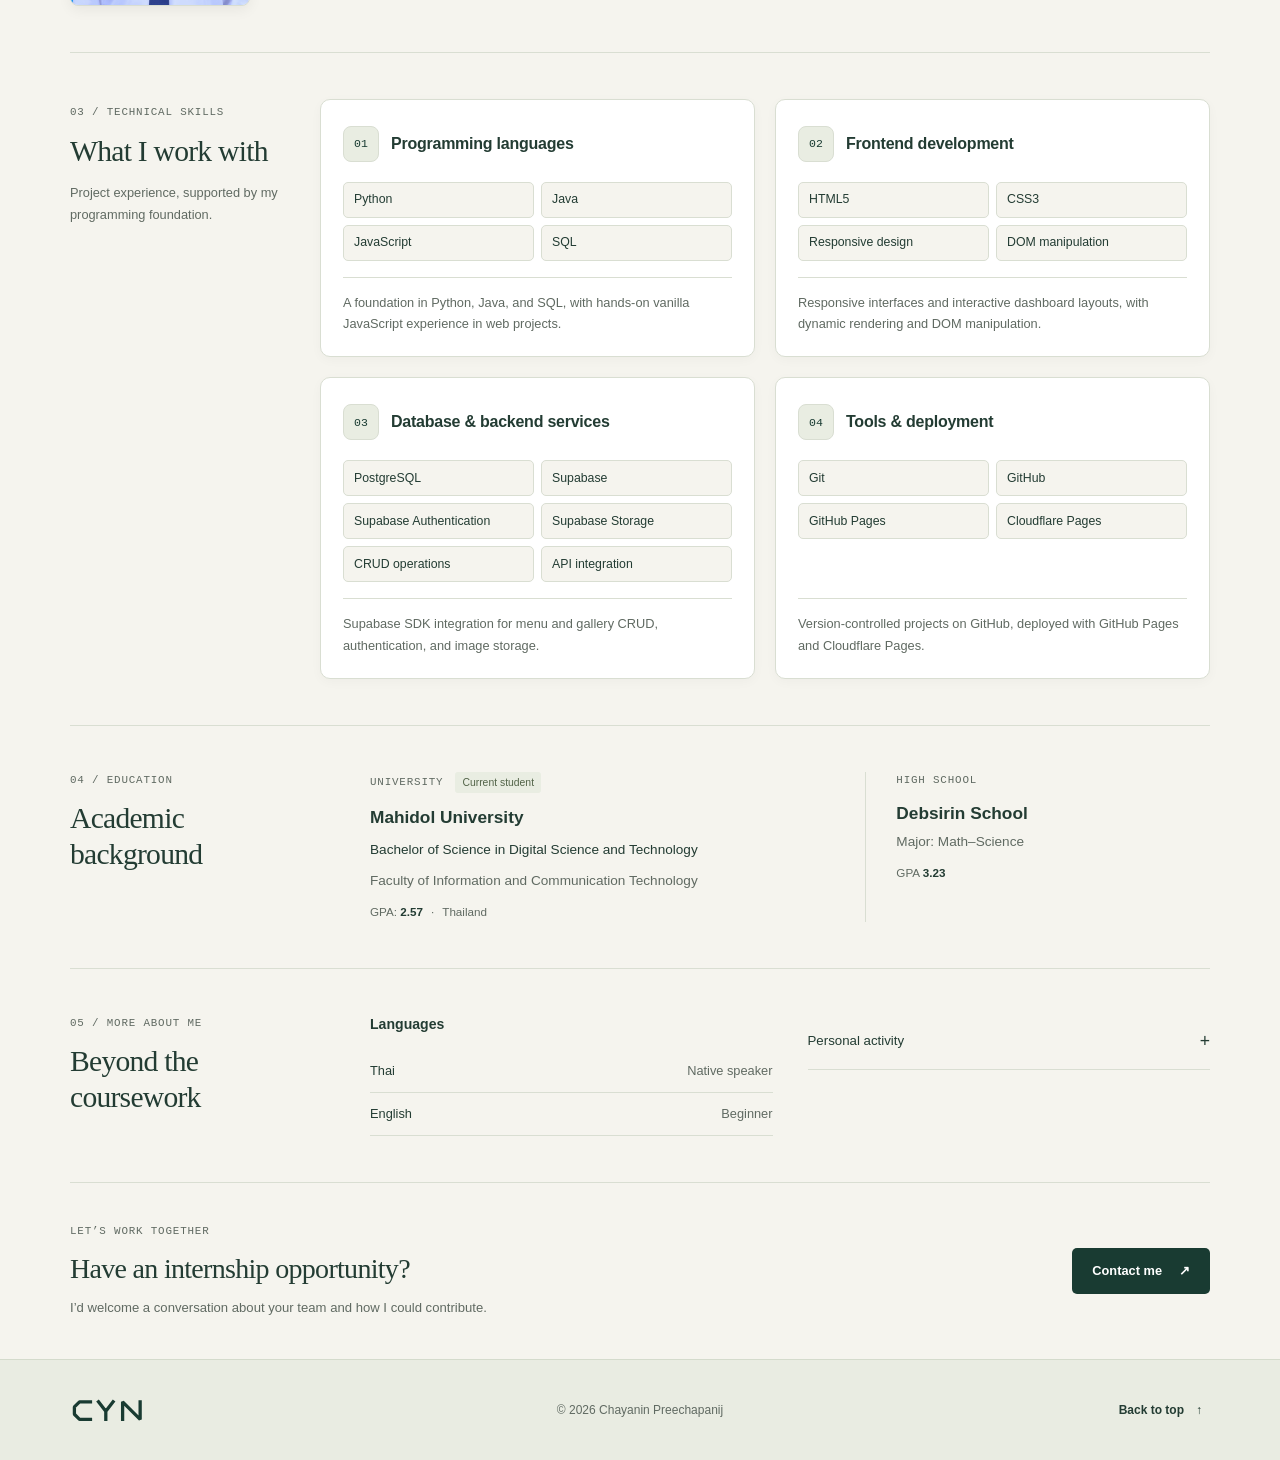
==== commit 4090e6ba: "feat: update profile, CYN branding, and project previews" ====
--- a/index.html
+++ b/index.html
@@ -7,6 +7,7 @@
     <meta name="theme-color" content="#193b32">
     <title>Chayanin Preechapanij | Developer Internship Portfolio</title>
     <script src="theme.js"></script>
+    <link rel="icon" type="image/svg+xml" href="assets/favicon.svg">
     <link rel="stylesheet" href="styles.css">
     <script src="script.js" defer></script>
 </head>
@@ -14,7 +15,7 @@
     <a class="skip-link" href="#main-content">Skip to content</a>
     <header class="site-header">
         <div class="container header-content">
-            <a class="wordmark" href="index.html" aria-label="Chayanin Preechapanij — home">chayanin<span aria-hidden="true">/</span><span class="wordmark-caption">developer portfolio</span></a>
+            <a class="wordmark" href="index.html" aria-label="CYN — Chayanin Preechapanij, home"><svg class="brand-mark" viewBox="0 0 104 40" width="104" height="40" aria-hidden="true" focusable="false"><path d="M28 8H13L6 15V25L13 32H28 M39 8L49 21L59 8 M49 21V32 M72 32V8L96 32V8"/></svg></a>
             <nav aria-label="Main navigation">
                 <ul class="navigation">
                     <li><a href="#home" aria-current="location" data-section="home">Home</a></li>
@@ -65,7 +66,10 @@
                     <article class="project-card project-spotlight" aria-labelledby="khaotom-project-title">
                         <div class="project-cover">
                             <span class="overline">Featured project / Restaurant</span>
-                            <img src="assets/khaotom-pengpeng-preview.png" width="1440" height="1000" alt="Khao Tom Peng Peng homepage with Thai restaurant branding, food photography, and menu navigation." loading="lazy" decoding="async">
+                            <button class="team-preview-link personal-preview" type="button" data-preview-title="Khao Tom Peng Peng" aria-label="Preview Khao Tom Peng Peng screenshot" aria-haspopup="dialog" aria-controls="project-preview">
+                                <img src="assets/khaotom-pengpeng-preview.png" width="1440" height="1000" alt="Khao Tom Peng Peng homepage with Thai restaurant branding, food photography, and menu navigation." loading="lazy" decoding="async">
+                                <span class="preview-expand" aria-hidden="true"><svg viewBox="0 0 24 24" width="16" height="16" focusable="false"><path d="M14 4h6v6M20 4l-7 7M10 20H4v-6M4 20l7-7"/></svg></span>
+                            </button>
                             <span class="cover-caption">Public website · Deployed on Cloudflare Pages</span>
                         </div>
                         <div class="project-content">
@@ -91,7 +95,10 @@
                     <article class="project-card featured-project">
                         <div class="project-cover">
                             <span class="overline">Featured project / 01</span>
-                            <img src="assets/portfolio-preview.png" width="1000" height="435" alt="Preview of this portfolio’s homepage, featuring an internship introduction and profile details." decoding="async">
+                            <button class="team-preview-link personal-preview" type="button" data-preview-title="Personal Portfolio Website" aria-label="Preview Personal Portfolio Website screenshot" aria-haspopup="dialog" aria-controls="project-preview">
+                                <img src="assets/portfolio-preview.png" width="1000" height="435" alt="Preview of this portfolio’s homepage, featuring an internship introduction and profile details." decoding="async">
+                                <span class="preview-expand" aria-hidden="true"><svg viewBox="0 0 24 24" width="16" height="16" focusable="false"><path d="M14 4h6v6M20 4l-7 7M10 20H4v-6M4 20l7-7"/></svg></span>
+                            </button>
                             <span class="cover-caption">Personal portfolio · Web Technology</span>
                         </div>
                         <div class="project-content">
@@ -199,7 +206,10 @@
             </section>
 
             <section class="portfolio-section section-with-rail" id="about" aria-labelledby="about-title">
-                <div class="section-rail"><p class="overline section-number">02 / Profile</p><h2 id="about-title">About me</h2></div>
+                <div class="section-rail profile-heading">
+                    <div><p class="overline section-number">02 / Profile</p><h2 id="about-title">About me</h2></div>
+                    <img class="profile-photo" src="assets/profile.jpg" width="1144" height="1430" alt="Portrait of Chayanin Preechapanij" loading="lazy" decoding="async">
+                </div>
                 <div class="about-content">
                     <p class="section-lead">Building my foundation.<br><span>Ready to learn through real work.</span></p>
                     <p>I’m a university student in the Faculty of Information and Communication Technology at Mahidol University. My current skills include Python, Java, and SQL, supported by a Math–Science background.</p>
@@ -240,8 +250,9 @@
                     <article class="education-record">
                         <div class="record-label"><span class="overline">University</span><span class="record-badge">Current student</span></div>
                         <h3>Mahidol University</h3>
+                        <p class="education-degree">Bachelor of Science in Digital Science and Technology</p>
                         <p>Faculty of Information and Communication Technology</p>
-                        <p class="record-detail">Thailand</p>
+                        <p class="record-detail">GPA: <strong>2.57</strong><span aria-hidden="true">·</span>Thailand</p>
                     </article>
                     <article class="education-record">
                         <div class="record-label"><span class="overline">High school</span></div>
@@ -276,7 +287,7 @@
     </main>
     <footer class="site-footer">
         <div class="container footer-content">
-            <a class="footer-logo" href="index.html" aria-label="Chayanin Preechapanij — home">chayanin<span aria-hidden="true">/</span></a>
+            <a class="footer-logo" href="index.html" aria-label="CYN — Chayanin Preechapanij, home"><svg class="brand-mark" viewBox="0 0 104 40" width="104" height="40" aria-hidden="true" focusable="false"><path d="M28 8H13L6 15V25L13 32H28 M39 8L49 21L59 8 M49 21V32 M72 32V8L96 32V8"/></svg></a>
             <p class="footer-credit">&copy; 2026 Chayanin Preechapanij</p>
             <a class="text-link footer-top" href="#page-top">Back to top <span aria-hidden="true">↑</span></a>
         </div>
--- a/styles.css
+++ b/styles.css
@@ -70,9 +70,10 @@
 .skip-link:focus { transform: translateY(0); }
 .site-header { position: sticky; top: 0; z-index: 10; background: var(--paper); border-bottom: 1px solid var(--line); }
 .header-content { display: flex; flex-direction: column; gap: 5px; padding-top: 13px; }
-.wordmark { display: inline-flex; align-items: center; gap: 9px; align-self: flex-start; text-decoration: none; font-size: 1.15rem; font-weight: 700; letter-spacing: -0.05em; }
-.wordmark > span:first-child { color: #738367; font-weight: 400; font-size: 1.5rem; }
-.wordmark-caption { color: var(--muted); font: 0.61rem/1.4 var(--label-font); letter-spacing: 0; }
+.wordmark { display: inline-flex; align-items: center; align-self: flex-start; min-height: 44px; color: var(--green); text-decoration: none; border-radius: 4px; }
+.brand-mark { display: block; width: 92px; height: auto; overflow: visible; }
+.brand-mark path { fill: none; stroke: currentColor; stroke-width: 4.5; stroke-linecap: square; stroke-linejoin: bevel; }
+.wordmark:hover, .footer-logo:hover { color: var(--green-hover); background: var(--soft); }
 .navigation { display: grid; grid-template-columns: repeat(5, minmax(0, 1fr)); gap: 3px; list-style: none; padding: 0; }
 .navigation a { display: flex; align-items: center; justify-content: center; min-height: 44px; padding: 9px 3px; border-bottom: 2px solid transparent; text-decoration: none; font-size: 0.75rem; }
 .navigation a:hover { background: var(--soft); }
@@ -150,6 +151,11 @@
 .team-status { padding: 3px 8px; border: 1px solid var(--line); border-radius: 20px; background: var(--white); color: var(--ink); font-size: 0.67rem; }
 .team-preview-link { display: block; width: 100%; padding: 0; background: var(--white); border: 1px solid var(--line); border-radius: 5px; overflow: hidden; cursor: zoom-in; transition: border-color 160ms ease, box-shadow 160ms ease; }
 .team-preview-link:hover { border-color: var(--muted); box-shadow: 0 4px 14px rgb(0 0 0 / 10%); }
+.personal-preview { position: relative; border: 0; border-radius: 2px; background: transparent; }
+.preview-expand { position: absolute; right: 9px; bottom: 9px; display: grid; place-items: center; width: 30px; height: 30px; border: 1px solid var(--line); border-radius: 5px; background: var(--paper); color: var(--ink); pointer-events: none; }
+.preview-expand svg { fill: none; stroke: currentColor; stroke-width: 1.7; stroke-linecap: round; stroke-linejoin: round; }
+.personal-preview:hover .preview-expand,
+.personal-preview:focus-visible .preview-expand { background: var(--soft); color: var(--green); }
 .team-preview img { width: 100%; height: auto; }
 .team-preview figcaption { margin-top: 15px; color: var(--muted); font-size: 0.72rem; line-height: 1.7; }
 .team-preview figcaption span { font-size: 0.68rem; }
@@ -195,6 +201,12 @@
 .section-with-rail { display: grid; gap: 24px; }
 .section-rail > p:last-child:not(.overline) { margin-top: 13px; max-width: 190px; font-size: 0.8rem; }
 .about-content > p:not(.section-lead) { margin-top: 16px; max-width: 750px; font-size: 0.88rem; }
+.profile-heading { display: grid; grid-template-columns: minmax(0, 1fr) 112px; align-items: center; gap: 16px; }
+.profile-photo { width: 100%; aspect-ratio: 4 / 5; object-fit: cover; object-position: center; border: 1px solid var(--line); border-radius: 8px; background: var(--soft); box-shadow: 0 4px 14px rgb(0 0 0 / 6%); }
+@media (min-width: 760px) {
+    .profile-heading { display: block; }
+    .profile-photo { max-width: 180px; margin-top: 24px; }
+}
 .section-lead { color: var(--ink); font-size: 1.3rem; font-weight: 500; letter-spacing: -0.02em; line-height: 1.5; }
 .section-lead > span { color: var(--muted); font-weight: 400; }
 .profile-note { display: flex; align-items: flex-start; gap: 12px; margin-top: 22px; padding: 14px 16px; border-left: 2px solid #77935b; background: var(--soft); }
@@ -231,6 +243,7 @@
 .record-badge { border-radius: 3px; padding: 2px 7px; background: var(--soft); color: #526348; font-size: 0.65rem; }
 .education-record h3 { margin-bottom: 5px; font-size: 1.08rem; }
 .education-record p { font-size: 0.85rem; }
+.education-record .education-degree { margin-block: 8px; color: var(--ink); font-weight: 500; }
 .education-record .record-detail { margin-top: 10px; font-size: 0.73rem; }
 .record-detail > span { padding-inline: 8px; color: var(--muted); }
 .record-detail strong { color: var(--ink); }
@@ -258,9 +271,8 @@
 .contact-invitation p:last-child { margin-top: 11px; font-size: 0.82rem; }
 .site-footer { background: #e9ece2; border-top: 1px solid #d4dbcc; }
 .footer-content { display: grid; grid-template-columns: minmax(0, 1fr) minmax(0, 1fr); align-items: center; gap: 12px 16px; padding-block: 24px; }
-.footer-logo { display: inline-flex; align-items: center; gap: 9px; justify-self: start; min-height: 44px; color: var(--ink); font-size: 1.15rem; font-weight: 700; letter-spacing: -0.05em; text-decoration: none; }
-.footer-logo span { color: var(--muted); font-size: 1.5rem; font-weight: 400; }
-.footer-logo:hover { color: var(--green-hover); }
+.footer-logo { display: inline-flex; align-items: center; justify-self: start; min-height: 44px; color: var(--green); border-radius: 4px; text-decoration: none; }
+.footer-logo .brand-mark { width: 76px; }
 .footer-credit { grid-column: 1 / -1; grid-row: 2; text-align: center; font-size: 0.75rem; line-height: 1.6; }
 .footer-top { grid-column: 2; grid-row: 1; justify-self: end; padding-inline: 8px; border-radius: 5px; font-size: 0.75rem; white-space: nowrap; }
 .footer-top:hover { background: var(--soft); }
@@ -351,7 +363,6 @@
 }
 
 @media (min-width: 1050px) {
-    .wordmark-caption { font-size: 0.67rem; }
     .navigation { gap: 23px; }
     .navigation a { font-size: 0.8rem; padding-inline: 12px; }
     .intro-facts { padding-block: 20px; }
@@ -416,7 +427,6 @@
 .pdf-label { font: 0.65rem/1.4 var(--label-font); border: 1px solid #7c9583; border-radius: 3px; padding: 2px 4px; }
 .navigation a { min-height: 44px; }
 html { scroll-padding-top: 145px; }
-[data-theme="dark"] .wordmark > span:first-child { color: var(--muted); }
 [data-theme="dark"] .project-cover { background: #23382b; }
 [data-theme="dark"] .project-cover > .overline,
 [data-theme="dark"] .cover-caption { color: #bed0b5; }
@@ -432,9 +442,6 @@
 [data-theme="dark"] textarea { background: #142119; border-color: #627658; }
 [data-theme="dark"] input::placeholder,
 [data-theme="dark"] textarea::placeholder { color: #a7b69e; }
-@media (max-width: 599px) {
-    .wordmark-caption { display: none; }
-}
 @media (min-width: 950px) {
     .header-content { grid-template-columns: minmax(0, 1fr) auto auto; gap: 18px; padding-top: 0; }
     .header-content nav { grid-column: 2; grid-row: 1; }
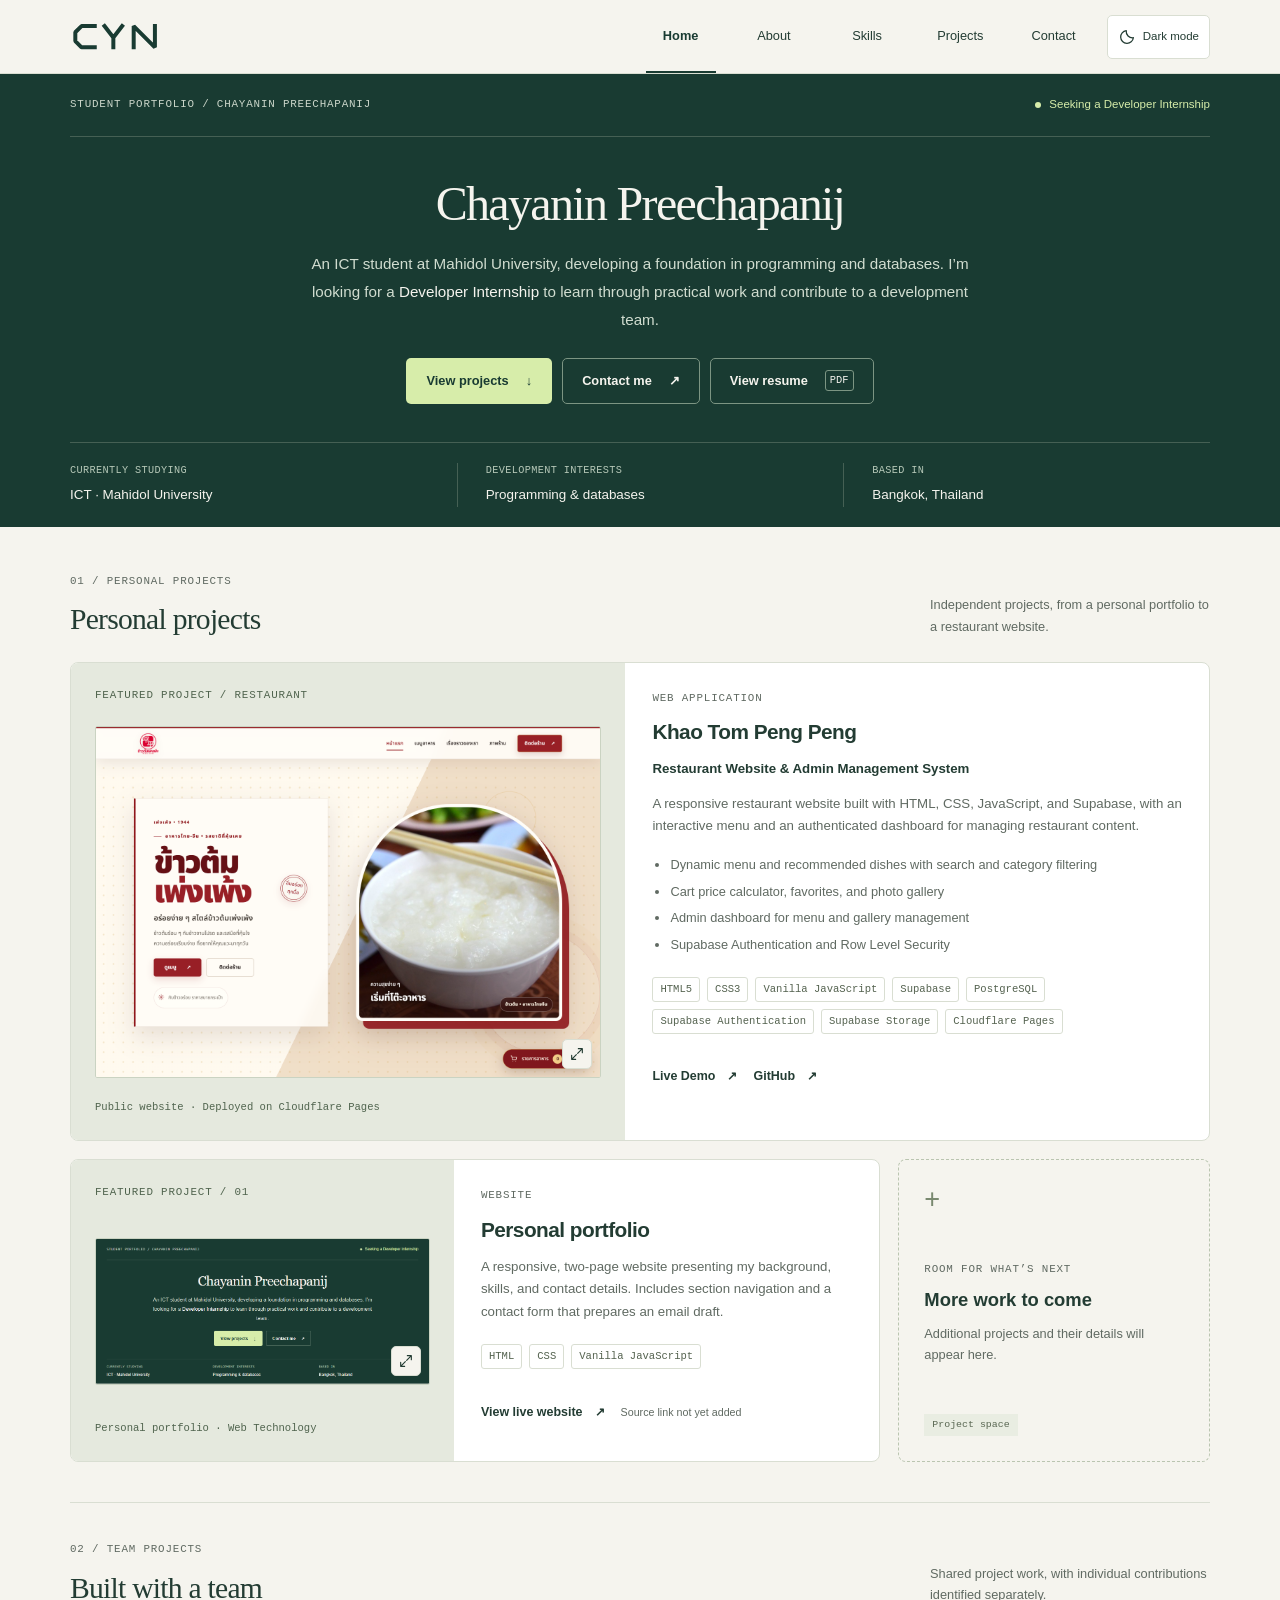
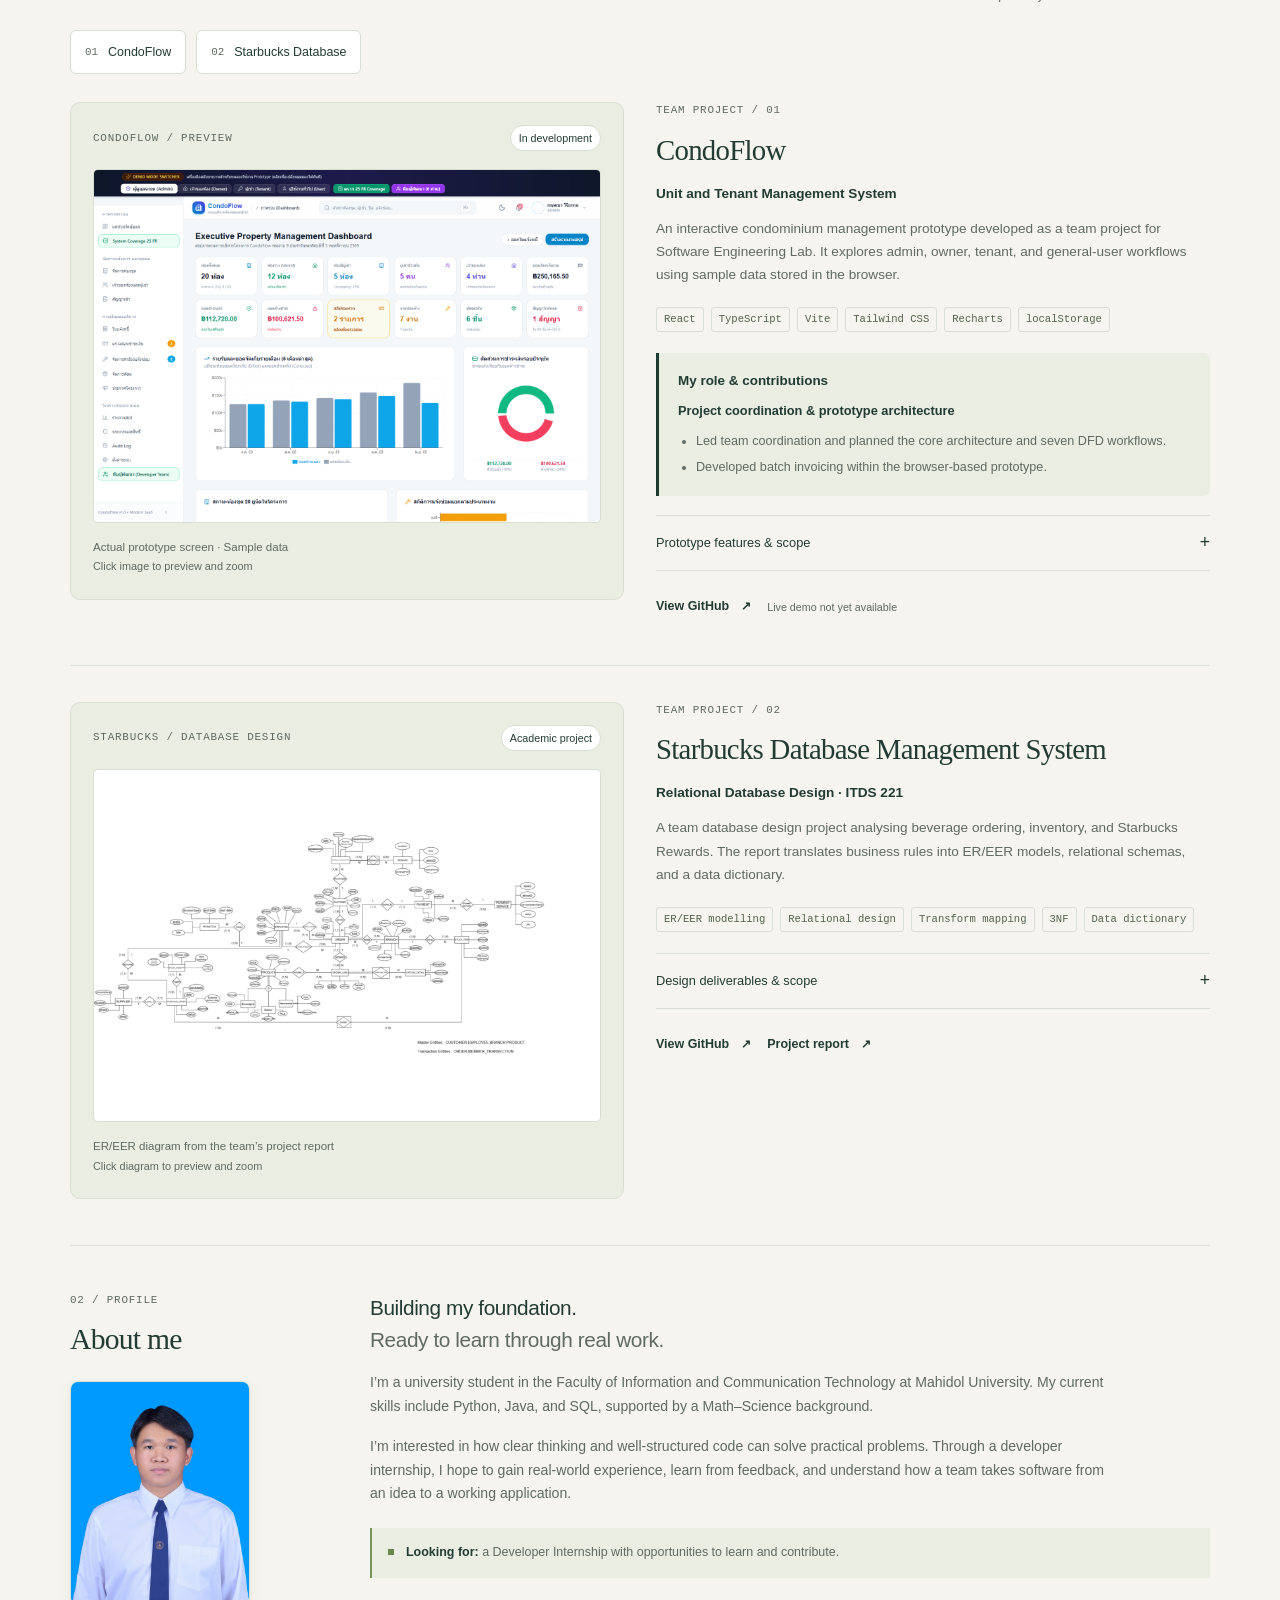
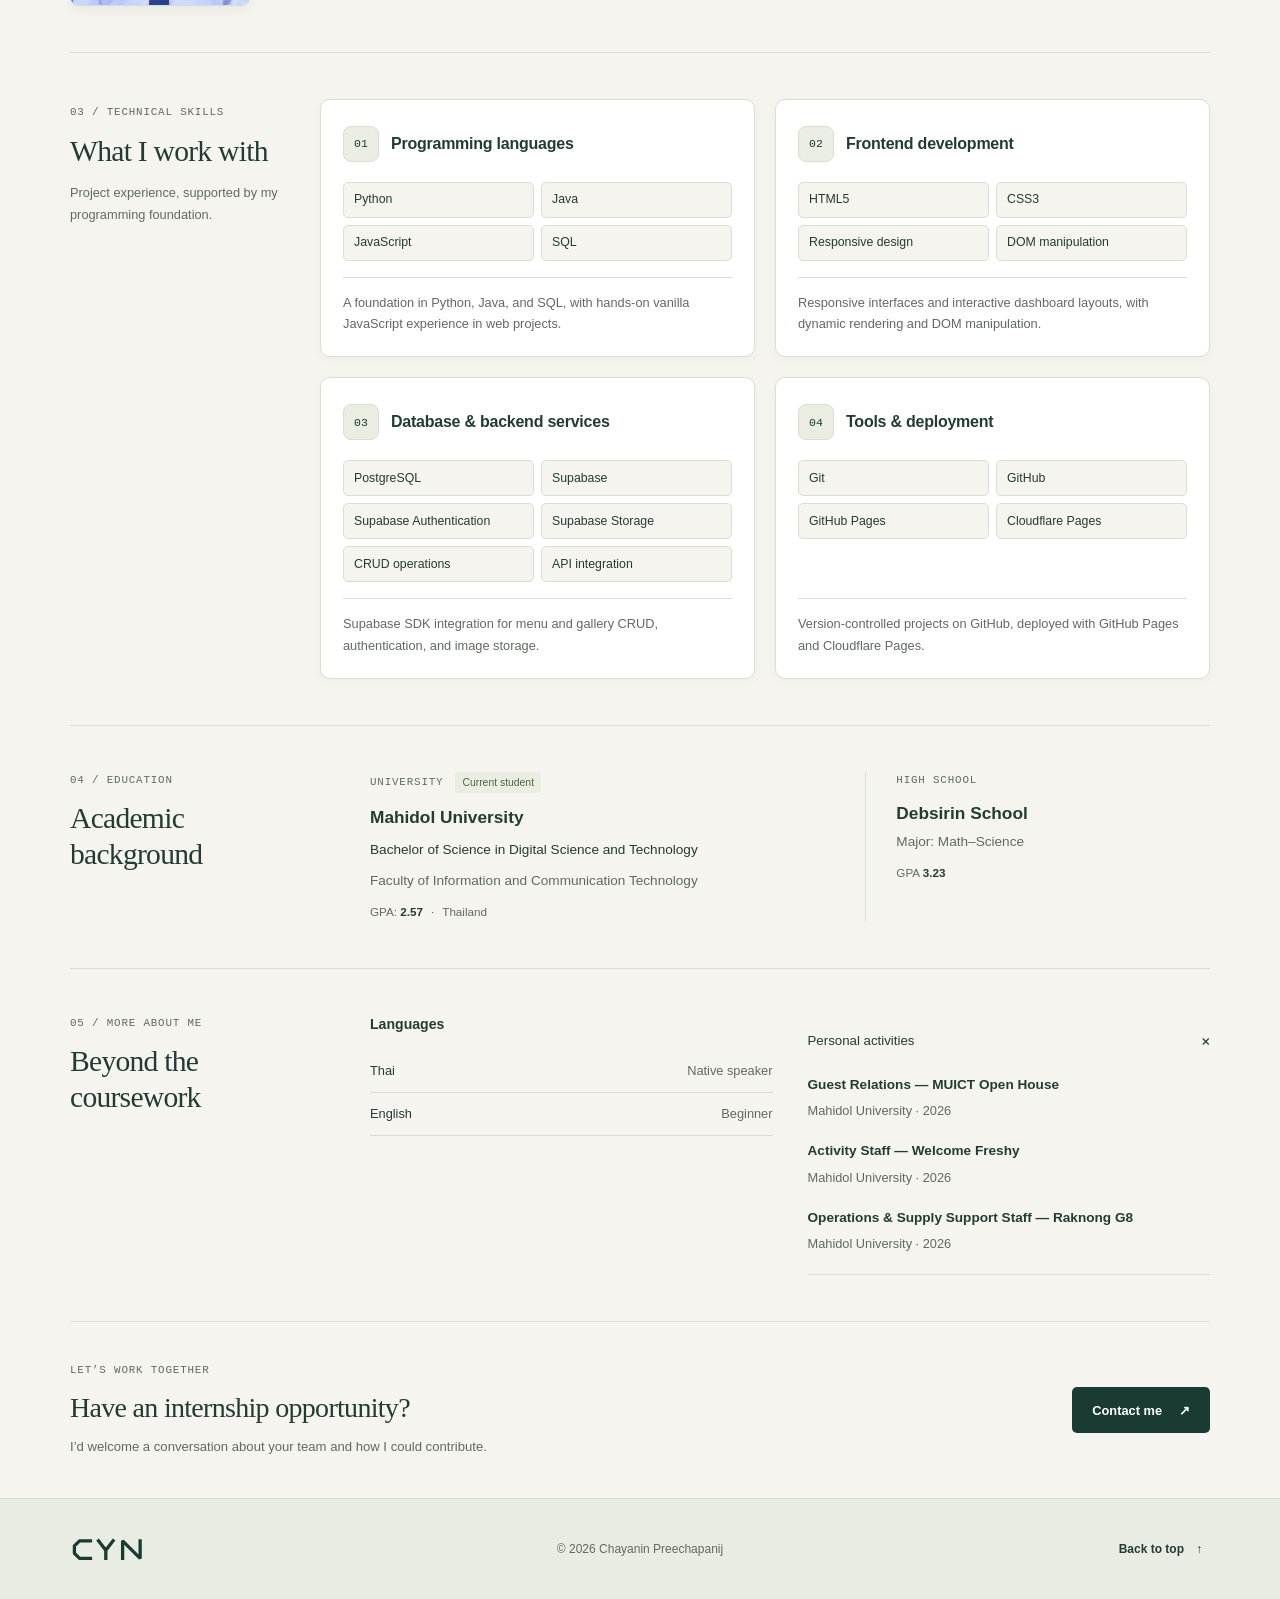
==== commit cc961394: "feat: update 2026 activities and redesign internship resume" ====
--- a/index.html
+++ b/index.html
@@ -271,9 +271,22 @@
                         <dl><div><dt>Thai</dt><dd>Native speaker</dd></div><div><dt>English</dt><dd>Beginner</dd></div></dl>
                     </div>
                     <div class="background-details">
-                        <details>
-                            <summary>Personal activity <span aria-hidden="true">+</span></summary>
-                            <div class="details-content"><h3>PUBG</h3><p>Gaming · 1,000 hours of play time.</p><p class="detail-caption">A personal interest outside my studies.</p></div>
+                        <details open>
+                            <summary>Personal activities <span aria-hidden="true">+</span></summary>
+                            <ul class="details-content activity-list">
+                                <li>
+                                    <h3>Guest Relations — MUICT Open House</h3>
+                                    <p>Mahidol University · <time datetime="2026">2026</time></p>
+                                </li>
+                                <li>
+                                    <h3>Activity Staff — Welcome Freshy</h3>
+                                    <p>Mahidol University · <time datetime="2026">2026</time></p>
+                                </li>
+                                <li>
+                                    <h3>Operations &amp; Supply Support Staff — Raknong G8</h3>
+                                    <p>Mahidol University · <time datetime="2026">2026</time></p>
+                                </li>
+                            </ul>
                         </details>
                     </div>
                 </div>
--- a/styles.css
+++ b/styles.css
@@ -261,6 +261,8 @@
 .details-content h3, .reference-list h3 { font-size: 0.85rem; }
 .details-content p { margin-top: 5px; font-size: 0.8rem; }
 .details-content .detail-caption { font-size: 0.72rem; }
+.activity-list { display: grid; gap: 18px; list-style: none; }
+.activity-list h3 { line-height: 1.6; }
 .reference-list { display: grid; gap: 14px; list-style: none; font-size: 0.78rem; }
 .reference-list a { overflow-wrap: anywhere; }
 
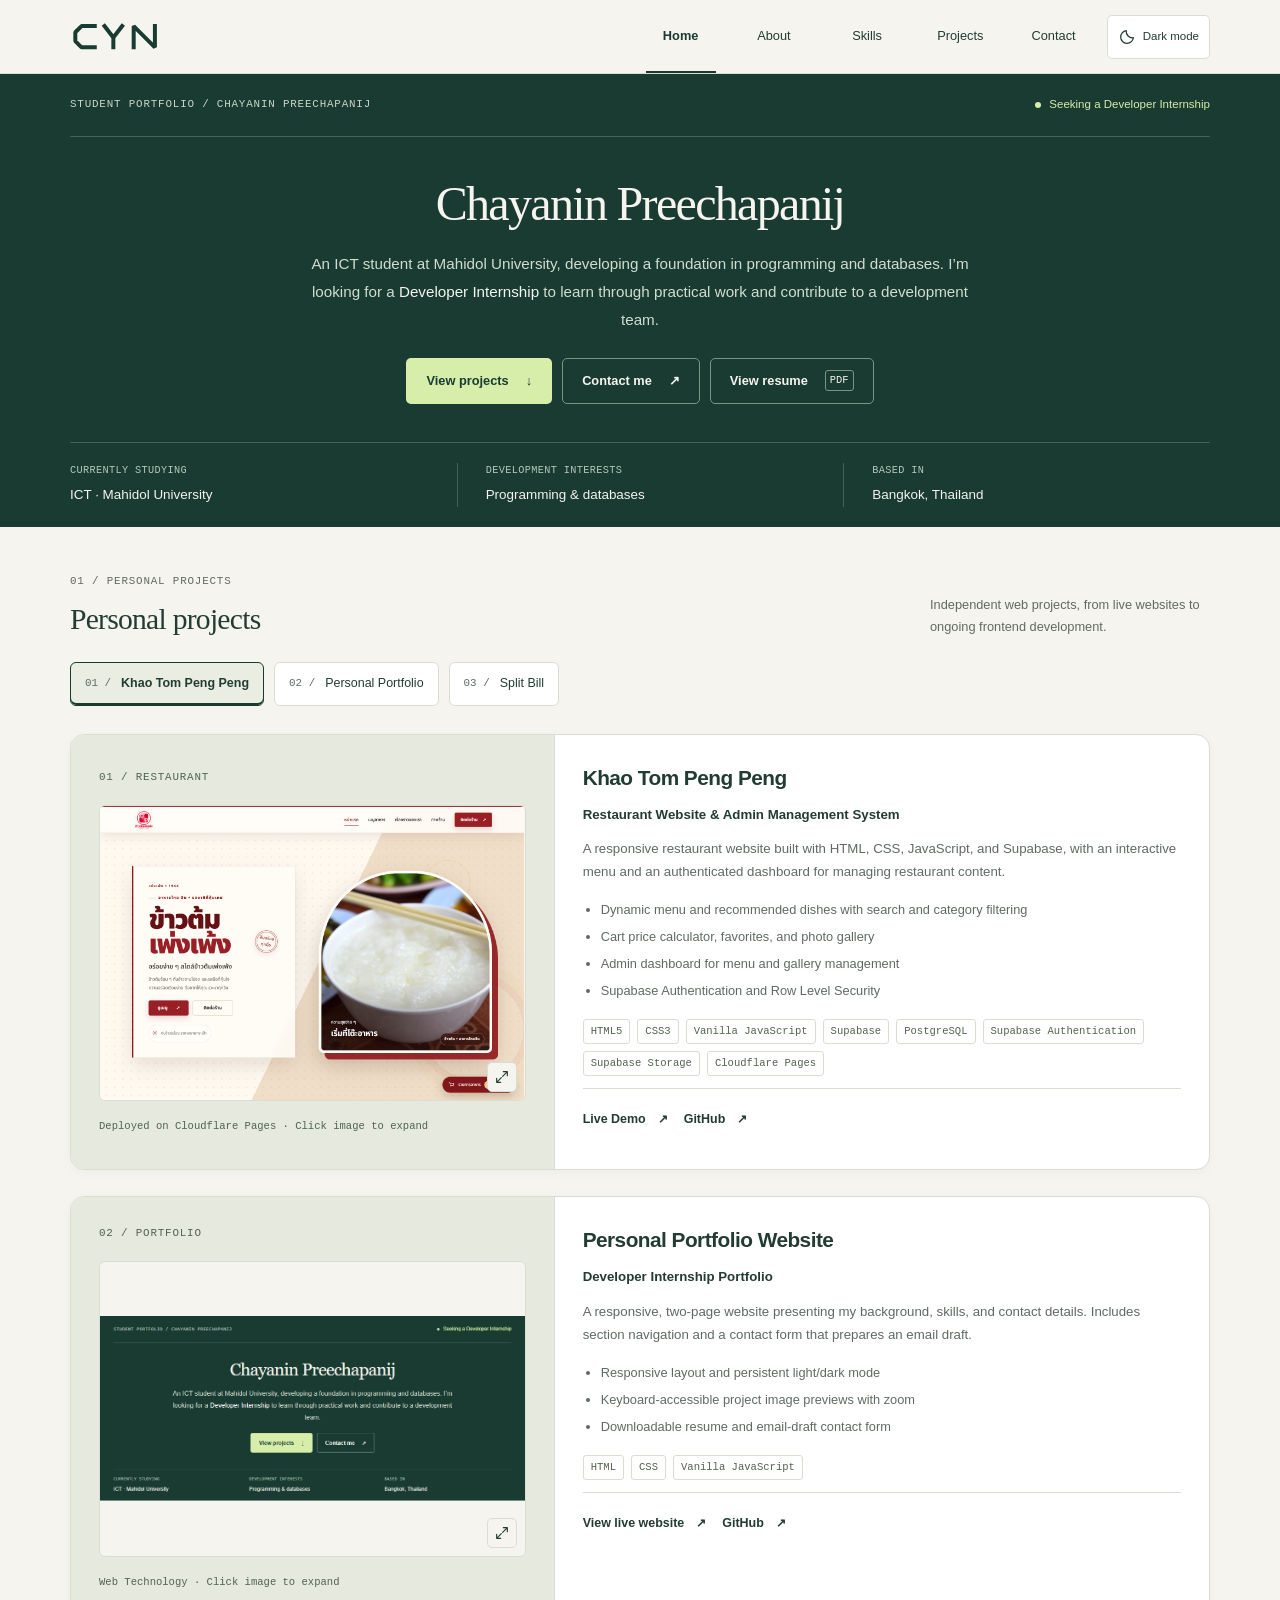
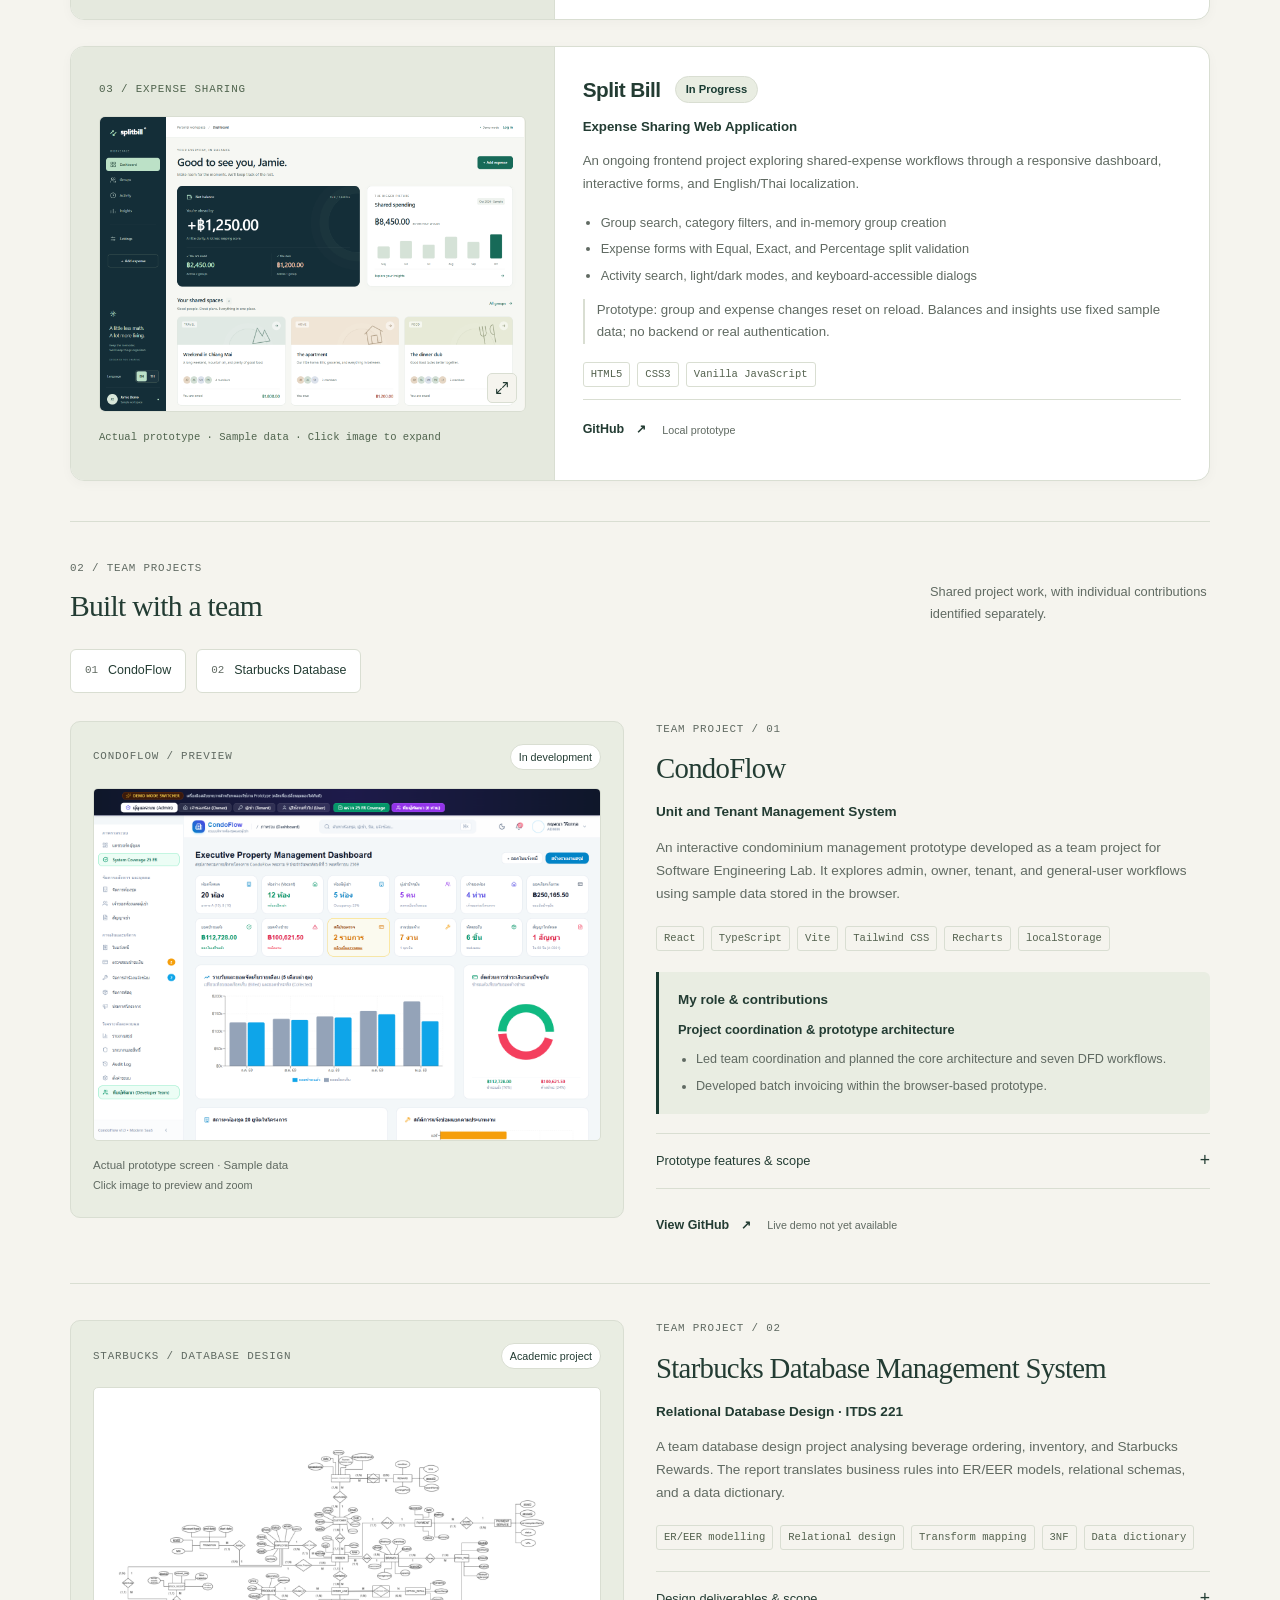
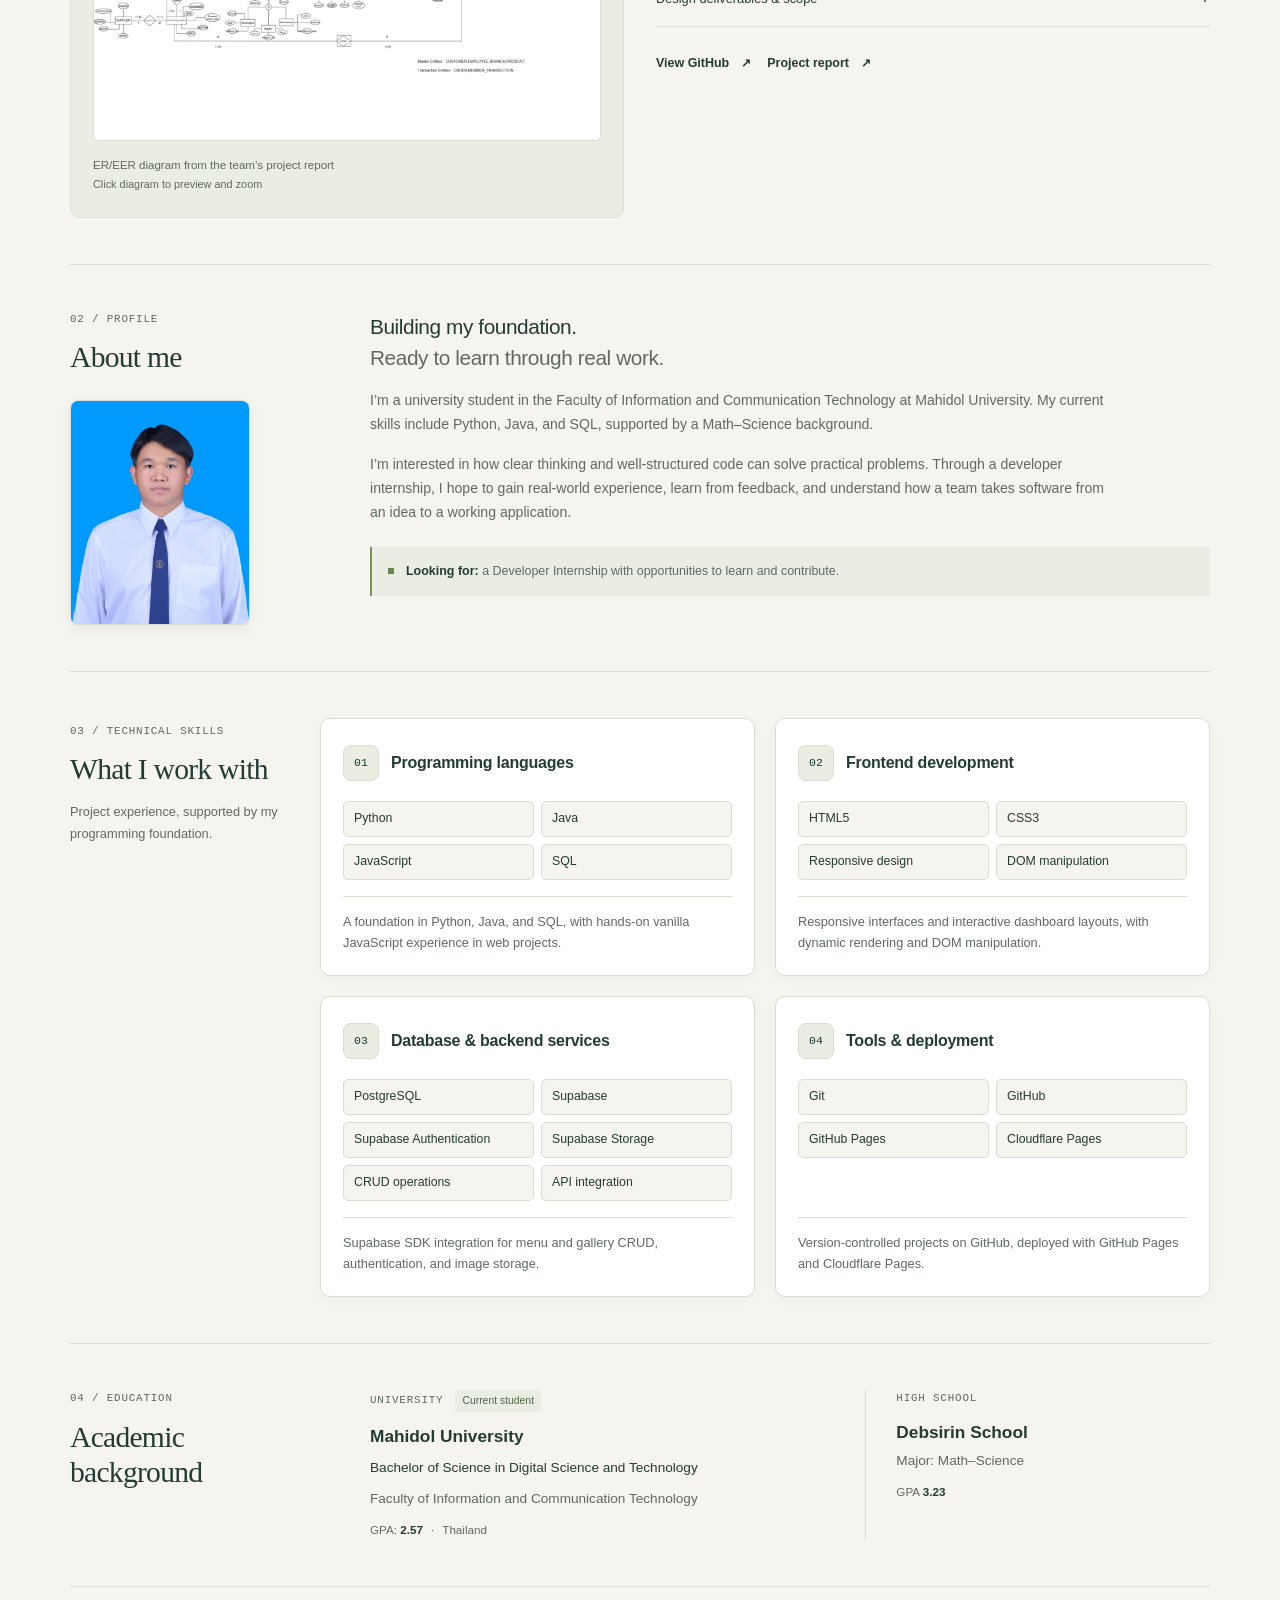
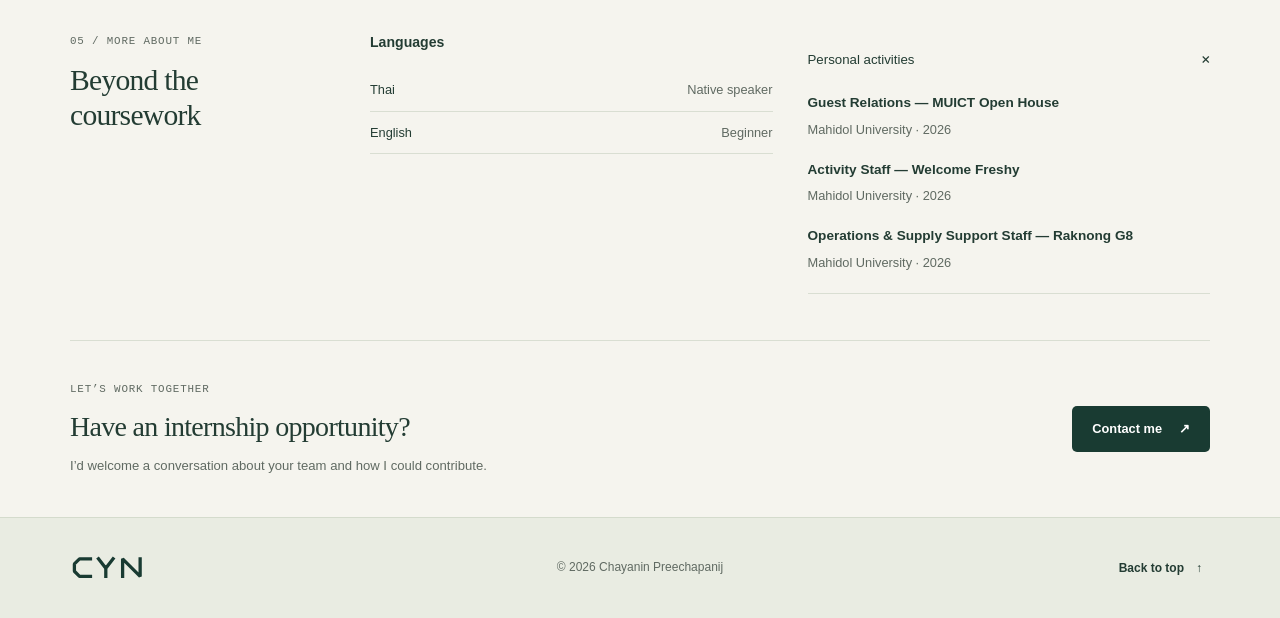
==== commit bfe1c22d: "feat: improve personal projects and add scroll navigation" ====
--- a/index.html
+++ b/index.html
@@ -60,20 +60,24 @@
                 <section class="personal-projects" aria-labelledby="projects-title">
                 <div class="section-heading">
                     <div><p class="overline section-number">01 / Personal Projects</p><h2 id="projects-title">Personal projects</h2></div>
-                    <p>Independent projects, from a personal portfolio to a restaurant website.</p>
-                </div>
+                    <p>Independent web projects, from live websites to ongoing frontend development.</p>
+                </div>
+                <nav class="personal-project-tabs" aria-label="Personal project navigation">
+                    <a href="#personal-panel-khaotom" aria-current="location"><span>01 /</span> Khao Tom Peng Peng</a>
+                    <a href="#personal-panel-portfolio"><span>02 /</span> Personal Portfolio</a>
+                    <a href="#personal-panel-split"><span>03 /</span> Split Bill</a>
+                </nav>
                 <div class="projects-grid">
-                    <article class="project-card project-spotlight" aria-labelledby="khaotom-project-title">
+                    <article class="project-card" id="personal-panel-khaotom" tabindex="-1" aria-labelledby="khaotom-project-title">
                         <div class="project-cover">
-                            <span class="overline">Featured project / Restaurant</span>
+                            <span class="overline">01 / Restaurant</span>
                             <button class="team-preview-link personal-preview" type="button" data-preview-title="Khao Tom Peng Peng" aria-label="Preview Khao Tom Peng Peng screenshot" aria-haspopup="dialog" aria-controls="project-preview">
                                 <img src="assets/khaotom-pengpeng-preview.png" width="1440" height="1000" alt="Khao Tom Peng Peng homepage with Thai restaurant branding, food photography, and menu navigation." loading="lazy" decoding="async">
                                 <span class="preview-expand" aria-hidden="true"><svg viewBox="0 0 24 24" width="16" height="16" focusable="false"><path d="M14 4h6v6M20 4l-7 7M10 20H4v-6M4 20l7-7"/></svg></span>
                             </button>
-                            <span class="cover-caption">Public website · Deployed on Cloudflare Pages</span>
+                            <span class="cover-caption">Deployed on Cloudflare Pages · Click image to expand</span>
                         </div>
                         <div class="project-content">
-                            <p class="overline">Web application</p>
                             <h3 id="khaotom-project-title">Khao Tom Peng Peng</h3>
                             <p class="project-subtitle">Restaurant Website &amp; Admin Management System</p>
                             <p>A responsive restaurant website built with HTML, CSS, JavaScript, and Supabase, with an interactive menu and an authenticated dashboard for managing restaurant content.</p>
@@ -92,32 +96,56 @@
                             </div>
                         </div>
                     </article>
-                    <article class="project-card featured-project">
+                    <article class="project-card" id="personal-panel-portfolio" tabindex="-1" aria-labelledby="portfolio-project-title">
                         <div class="project-cover">
-                            <span class="overline">Featured project / 01</span>
+                            <span class="overline">02 / Portfolio</span>
                             <button class="team-preview-link personal-preview" type="button" data-preview-title="Personal Portfolio Website" aria-label="Preview Personal Portfolio Website screenshot" aria-haspopup="dialog" aria-controls="project-preview">
                                 <img src="assets/portfolio-preview.png" width="1000" height="435" alt="Preview of this portfolio’s homepage, featuring an internship introduction and profile details." decoding="async">
                                 <span class="preview-expand" aria-hidden="true"><svg viewBox="0 0 24 24" width="16" height="16" focusable="false"><path d="M14 4h6v6M20 4l-7 7M10 20H4v-6M4 20l7-7"/></svg></span>
                             </button>
-                            <span class="cover-caption">Personal portfolio · Web Technology</span>
+                            <span class="cover-caption">Web Technology · Click image to expand</span>
                         </div>
                         <div class="project-content">
-                            <p class="overline">Website</p>
-                            <h3>Personal portfolio</h3>
+                            <h3 id="portfolio-project-title">Personal Portfolio Website</h3>
+                            <p class="project-subtitle">Developer Internship Portfolio</p>
                             <p>A responsive, two-page website presenting my background, skills, and contact details. Includes section navigation and a contact form that prepares an email draft.</p>
+                            <ul class="project-features" aria-label="Personal Portfolio features">
+                                <li>Responsive layout and persistent light/dark mode</li>
+                                <li>Keyboard-accessible project image previews with zoom</li>
+                                <li>Downloadable resume and email-draft contact form</li>
+                            </ul>
                             <ul class="technology-list" aria-label="Project technologies"><li>HTML</li><li>CSS</li><li>Vanilla JavaScript</li></ul>
                             <div class="project-links">
                                 <a class="text-link" href="index.html">View live website <span aria-hidden="true">↗</span></a>
-                                <span class="source-note">Source link not yet added</span>
-                            </div>
-                        </div>
-                    </article>
-                    <!-- Replace this placeholder with another project-card when real project details are available.
-                         Include its name, description, technologies, and only verified GitHub or demo URLs. -->
-                    <article class="project-placeholder" aria-labelledby="next-project-title">
-                        <span class="placeholder-mark" aria-hidden="true">+</span>
-                        <div><p class="overline">Room for what’s next</p><h3 id="next-project-title">More work to come</h3><p>Additional projects and their details will appear here.</p></div>
-                        <span class="placeholder-label">Project space</span>
+                                <a class="text-link" href="https://github.com/cynmark/resume" target="_blank" rel="noopener noreferrer" aria-label="Personal Portfolio GitHub repository (opens in a new tab)">GitHub <span aria-hidden="true">↗</span></a>
+                            </div>
+                        </div>
+                    </article>
+                    <article class="project-card" id="personal-panel-split" tabindex="-1" aria-labelledby="split-bill-project-title">
+                        <div class="project-cover">
+                            <span class="overline">03 / Expense sharing</span>
+                            <button class="team-preview-link personal-preview" type="button" data-preview-title="Split Bill — In Progress" aria-label="Preview Split Bill dashboard screenshot" aria-haspopup="dialog" aria-controls="project-preview">
+                                <img src="assets/split-bill-preview.png" width="1440" height="1000" alt="Split Bill prototype dashboard with sample balances, a spending chart, and shared-expense group cards." loading="lazy" decoding="async">
+                                <span class="preview-expand" aria-hidden="true"><svg viewBox="0 0 24 24" width="16" height="16" focusable="false"><path d="M14 4h6v6M20 4l-7 7M10 20H4v-6M4 20l7-7"/></svg></span>
+                            </button>
+                            <span class="cover-caption">Actual prototype · Sample data · Click image to expand</span>
+                        </div>
+                        <div class="project-content">
+                            <div class="project-title-row"><h3 id="split-bill-project-title">Split Bill</h3><span class="project-status">In Progress</span></div>
+                            <p class="project-subtitle">Expense Sharing Web Application</p>
+                            <p>An ongoing frontend project exploring shared-expense workflows through a responsive dashboard, interactive forms, and English/Thai localization.</p>
+                            <ul class="project-features" aria-label="Split Bill implemented features">
+                                <li>Group search, category filters, and in-memory group creation</li>
+                                <li>Expense forms with Equal, Exact, and Percentage split validation</li>
+                                <li>Activity search, light/dark modes, and keyboard-accessible dialogs</li>
+                            </ul>
+                            <p class="project-scope">Prototype: group and expense changes reset on reload. Balances and insights use fixed sample data; no backend or real authentication.</p>
+                            <ul class="technology-list" aria-label="Split Bill technologies"><li>HTML5</li><li>CSS3</li><li>Vanilla JavaScript</li></ul>
+                            <div class="project-links">
+                                <a class="text-link" href="https://github.com/cynmark/split-bill" target="_blank" rel="noopener noreferrer" aria-label="Split Bill GitHub repository (opens in a new tab)">GitHub <span aria-hidden="true">↗</span></a>
+                                <span class="source-note">Local prototype</span>
+                            </div>
+                        </div>
                     </article>
                 </div>
                 </section>
--- a/styles.css
+++ b/styles.css
@@ -109,18 +109,32 @@
 .portfolio-section { padding-block: 36px; border-bottom: 1px solid var(--line); }
 .section-heading { display: flex; flex-direction: column; gap: 15px; margin-bottom: 24px; }
 .section-heading > p { font-size: 0.8rem; }
-.projects-grid { display: grid; gap: 18px; }
-.project-card { min-width: 0; overflow: hidden; background: var(--white); border: 1px solid var(--line); border-radius: 8px; }
-.project-cover { display: flex; flex-direction: column; justify-content: space-between; gap: 22px; min-width: 0; padding: 22px; background: #e5e9de; }
+.projects-grid { display: grid; grid-template-columns: minmax(0, 1fr); gap: 26px; }
+.project-card { display: grid; min-width: 0; overflow: hidden; background: var(--white); border: 1px solid var(--line); border-radius: 14px; box-shadow: 0 3px 12px rgb(0 0 0 / 3%); transition: border-color 160ms ease, box-shadow 160ms ease; }
+.project-card:focus-within { border-color: var(--muted); }
+.project-cover { display: flex; flex-direction: column; justify-content: center; gap: 18px; min-width: 0; padding: 22px; background: #e5e9de; border-bottom: 1px solid var(--line); }
 .project-cover > .overline { color: #50644e; }
-.project-cover img { width: 100%; border: 1px solid #cad3c2; border-radius: 2px; box-shadow: 0 7px 18px rgb(25 59 50 / 8%); }
+.project-cover .personal-preview { max-width: 540px; align-self: center; }
+.project-cover img { width: 100%; aspect-ratio: 1.44; object-fit: contain; background: var(--paper); border: 1px solid var(--line); border-radius: 6px; }
 .cover-caption { color: #50644e; font: 0.66rem/1.5 var(--label-font); }
-.project-content { padding: 25px; }
+.project-content { min-width: 0; padding: 22px; }
 .project-content > .overline { margin-bottom: 10px; color: var(--muted); }
 .project-content h3 { font-size: 1.3rem; letter-spacing: -0.025em; }
 .project-content > p:not(.overline) { margin-top: 12px; font-size: 0.83rem; }
-.project-spotlight { grid-column: 1 / -1; }
+.project-title-row { display: flex; flex-wrap: wrap; align-items: center; gap: 8px 14px; }
+.project-status { padding: 3px 10px; border: 1px solid var(--line); border-radius: 20px; background: var(--soft); color: var(--green); font-size: 0.7rem; font-weight: 600; }
 .project-content > .project-subtitle { color: var(--ink); font-weight: 600; }
+.project-content > .project-scope { padding-left: 12px; border-left: 2px solid var(--line); font-size: 0.76rem; }
+.personal-projects .technology-list { margin-block: 18px 12px; }
+.personal-projects .project-links { padding-top: 8px; border-top: 1px solid var(--line); }
+@media (hover: hover) {
+    .project-card:hover { border-color: var(--muted); box-shadow: 0 6px 20px rgb(0 0 0 / 6%); }
+}
+@media (min-width: 900px) {
+    .project-card { grid-template-columns: minmax(0, 0.85fr) minmax(0, 1.15fr); }
+    .project-cover { border-bottom: 0; border-right: 1px solid var(--line); padding: 28px; }
+    .project-content { padding: 28px; }
+}
 .project-features { margin-top: 16px; padding-left: 18px; color: var(--muted); font-size: 0.8rem; }
 .project-features li + li { margin-top: 5px; }
 .technology-list { display: flex; flex-wrap: wrap; gap: 7px; list-style: none; margin-block: 21px; padding: 0; }
@@ -129,21 +143,21 @@
 .text-link { display: inline-flex; align-items: center; gap: 12px; min-height: 44px; font-size: 0.78rem; font-weight: 600; text-decoration: none; }
 .text-link:hover { text-decoration: underline; }
 .source-note { color: var(--muted); font-size: 0.67rem; }
-.project-placeholder { display: flex; flex-direction: column; justify-content: space-between; align-items: flex-start; gap: 22px; min-width: 0; padding: 25px; border: 1px dashed #bac5b0; border-radius: 8px; }
-.placeholder-mark { color: #79896f; font-size: 1.7rem; font-weight: 300; line-height: 1; }
-.project-placeholder .overline { margin-bottom: 9px; color: var(--muted); }
-.project-placeholder h3 { font-size: 1.15rem; }
-.project-placeholder p:not(.overline) { max-width: 260px; margin-top: 10px; font-size: 0.8rem; }
-.placeholder-label { padding: 3px 8px; background: var(--soft); color: #596752; font: 0.62rem/1.6 var(--label-font); }
 
 /* Team work has its own section and editorial preview/detail layout. */
 .team-projects { margin-top: 40px; padding-top: 38px; border-top: 1px solid var(--line); }
 .team-case-study { display: grid; gap: 26px; }
 .team-case-study + .team-case-study { margin-top: 36px; padding-top: 36px; border-top: 1px solid var(--line); }
-.team-project-nav { display: flex; flex-wrap: wrap; gap: 10px; margin-bottom: 28px; }
-.team-project-nav a { display: inline-flex; align-items: center; gap: 10px; min-height: 44px; padding: 9px 14px; border: 1px solid var(--line); border-radius: 6px; background: var(--white); font-size: 0.78rem; text-decoration: none; }
-.team-project-nav a span { color: var(--muted); font: 0.68rem/1 var(--label-font); }
-.team-project-nav a:hover { border-color: var(--muted); background: var(--soft); }
+.team-project-nav, .personal-project-tabs { display: flex; flex-wrap: wrap; gap: 10px; margin-bottom: 28px; }
+.team-project-nav a, .personal-project-tabs a { display: inline-flex; align-items: center; gap: 10px; min-height: 44px; padding: 9px 14px; border: 1px solid var(--line); border-radius: 6px; background: var(--white); font-size: 0.78rem; text-decoration: none; }
+.team-project-nav a span, .personal-project-tabs a span { color: var(--muted); font: 0.68rem/1 var(--label-font); }
+.team-project-nav a:hover, .personal-project-tabs a:hover { border-color: var(--muted); background: var(--soft); }
+.personal-project-tabs a { color: var(--ink); text-align: left; }
+.personal-project-tabs a[aria-current="location"] { border-color: var(--green); background: var(--soft); box-shadow: inset 0 -2px var(--green); font-weight: 600; }
+.personal-projects .project-card { scroll-margin-top: 12px; }
+@media (max-width: 599px) {
+    .personal-project-tabs a { flex: 1 1 100%; }
+}
 .team-preview--diagram .team-preview-link { background: #fff; }
 .team-preview--diagram img { aspect-ratio: 1.44; object-fit: contain; }
 .team-preview { min-width: 0; margin: 0; padding: 18px; align-self: start; border: 1px solid var(--line); border-radius: 10px; background: var(--soft); }
@@ -329,10 +343,6 @@
     .portfolio-section { padding-block: 42px; }
     .section-heading { flex-direction: row; align-items: flex-end; justify-content: space-between; gap: 24px; }
     .section-heading > p { max-width: 280px; }
-    .featured-project { display: grid; grid-template-columns: minmax(0, 0.9fr) minmax(0, 1fr); }
-    .project-cover { padding: 20px; }
-    .project-placeholder { flex-direction: row; align-items: center; }
-    .placeholder-label { white-space: nowrap; }
     .background-grid { grid-template-columns: repeat(2, minmax(0, 1fr)); gap: 35px; }
     .contact-directory { grid-template-columns: minmax(0, 1.4fr) minmax(0, 1fr); gap: 35px; }
     .form-grid { grid-template-columns: repeat(2, minmax(0, 1fr)); }
@@ -344,7 +354,6 @@
 }
 
 @media (min-width: 760px) {
-    .project-spotlight { display: grid; grid-template-columns: minmax(0, 0.95fr) minmax(0, 1fr); }
     html { scroll-padding-top: 104px; }
     .header-content { min-height: 73px; flex-direction: row; justify-content: space-between; align-items: center; gap: 22px; padding-top: 0; }
     .wordmark { align-self: auto; }
@@ -370,10 +379,6 @@
     .intro-facts { padding-block: 20px; }
     .intro-facts > div + div { border-left: 1px solid #456054; padding-left: 28px; }
     .intro-facts dd { font-size: 0.84rem; }
-    .projects-grid { grid-template-columns: minmax(0, 2.6fr) minmax(0, 1fr); }
-    .project-placeholder { flex-direction: column; align-items: flex-start; gap: 25px; }
-    .project-cover { padding: 24px; }
-    .project-content { padding: 27px; }
     .portfolio-section { padding-block: 46px; }
     .section-with-rail { grid-template-columns: 240px minmax(0, 1fr); gap: 60px; }
     .education-records { grid-template-columns: minmax(0, 1.35fr) minmax(0, 1fr); gap: 30px; }
@@ -434,10 +439,7 @@
 [data-theme="dark"] .cover-caption { color: #bed0b5; }
 [data-theme="dark"] .project-cover img { border-color: #53684a; }
 [data-theme="dark"] .technology-list li,
-[data-theme="dark"] .placeholder-label,
 [data-theme="dark"] .record-badge { color: #c2d3b5; }
-[data-theme="dark"] .project-placeholder { border-color: #617955; }
-[data-theme="dark"] .placeholder-mark { color: #a6be92; }
 [data-theme="dark"] .site-footer { background: #1b2a20; border-color: var(--line); }
 [data-theme="dark"] .required { color: #efbc92; }
 [data-theme="dark"] input,
